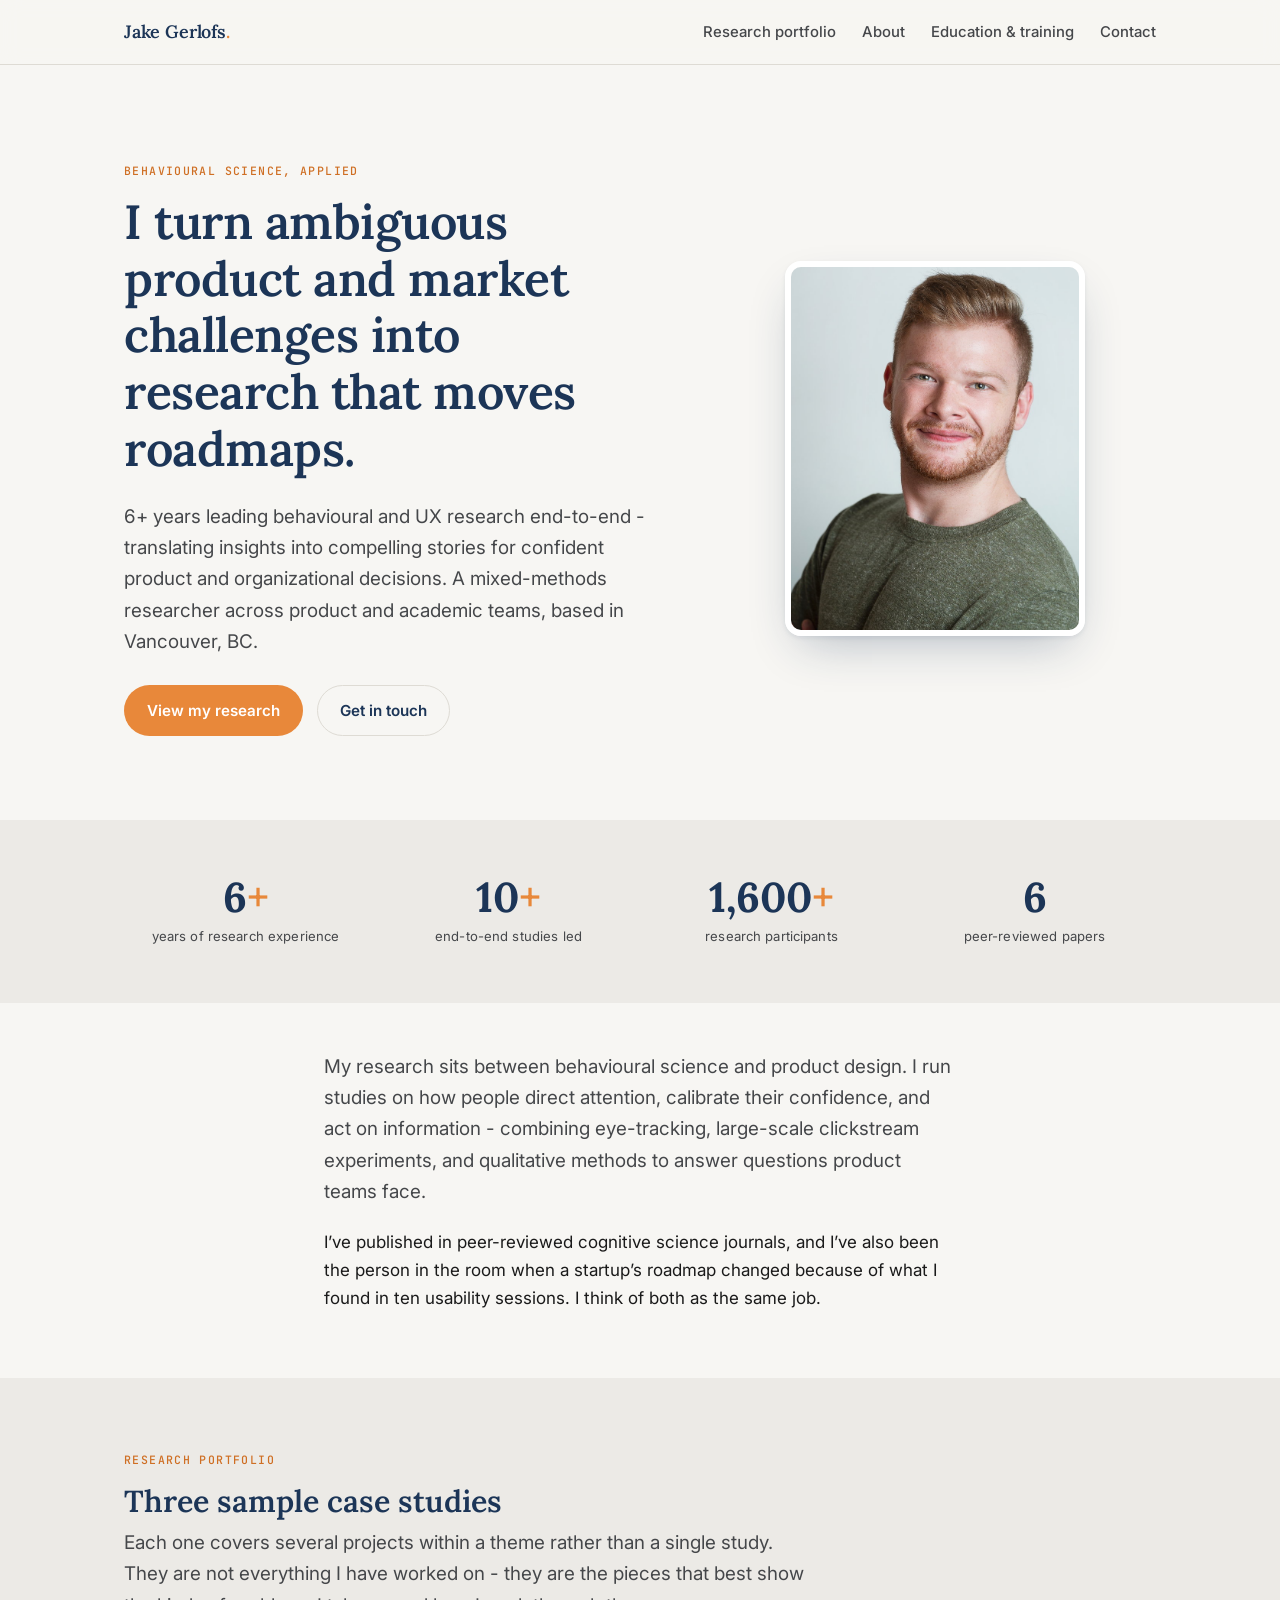
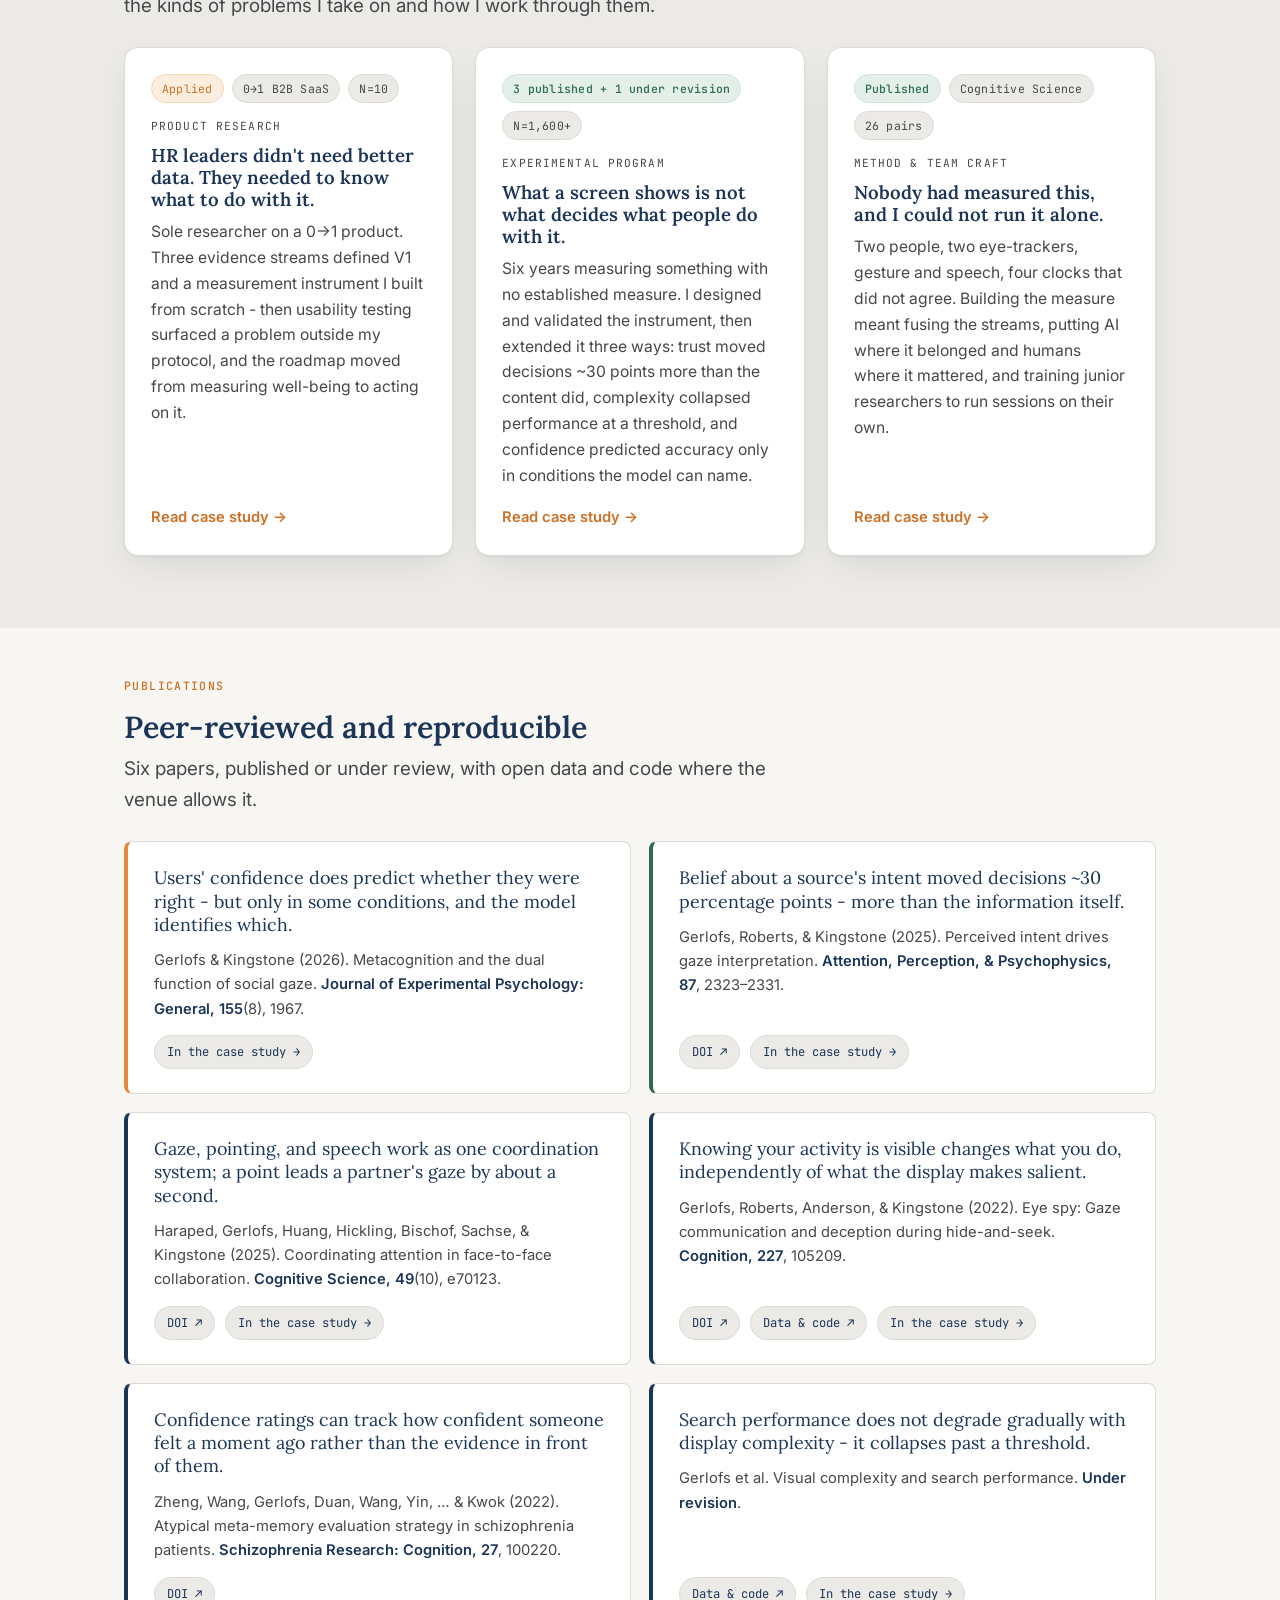
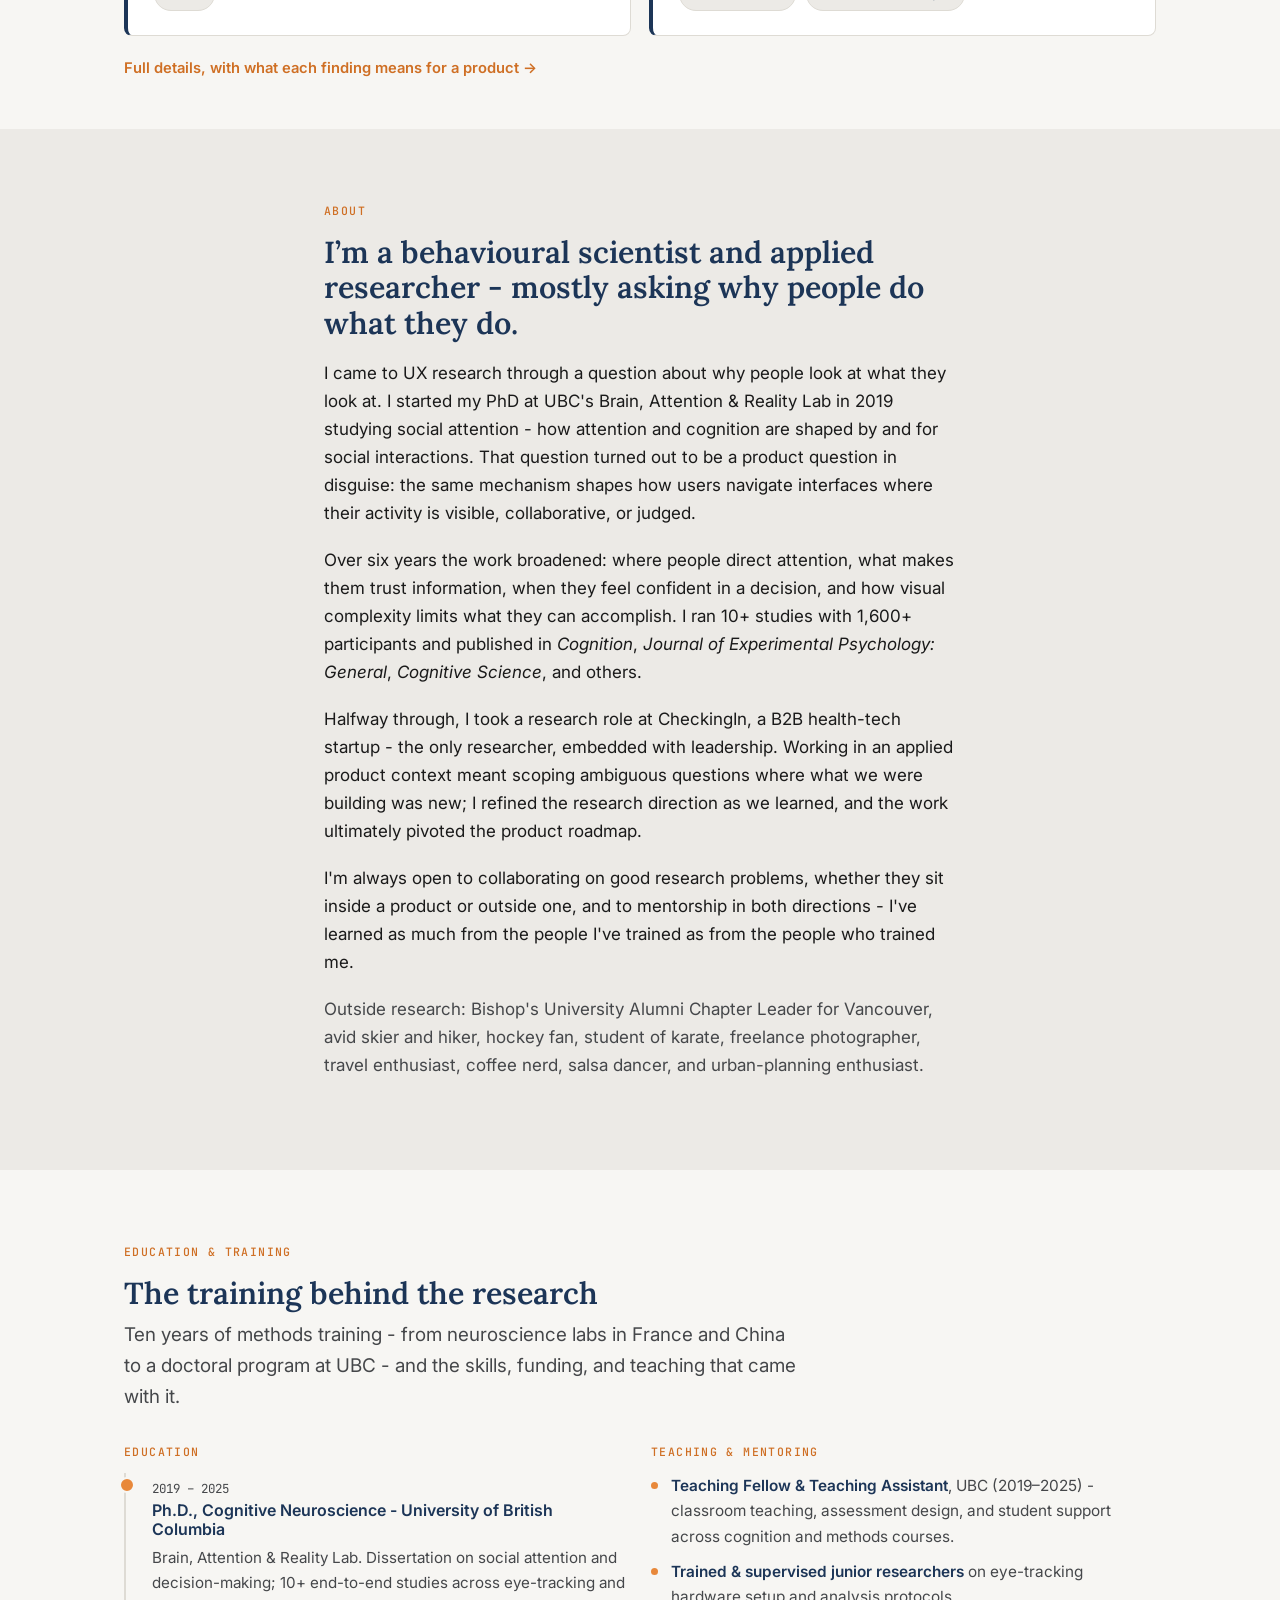
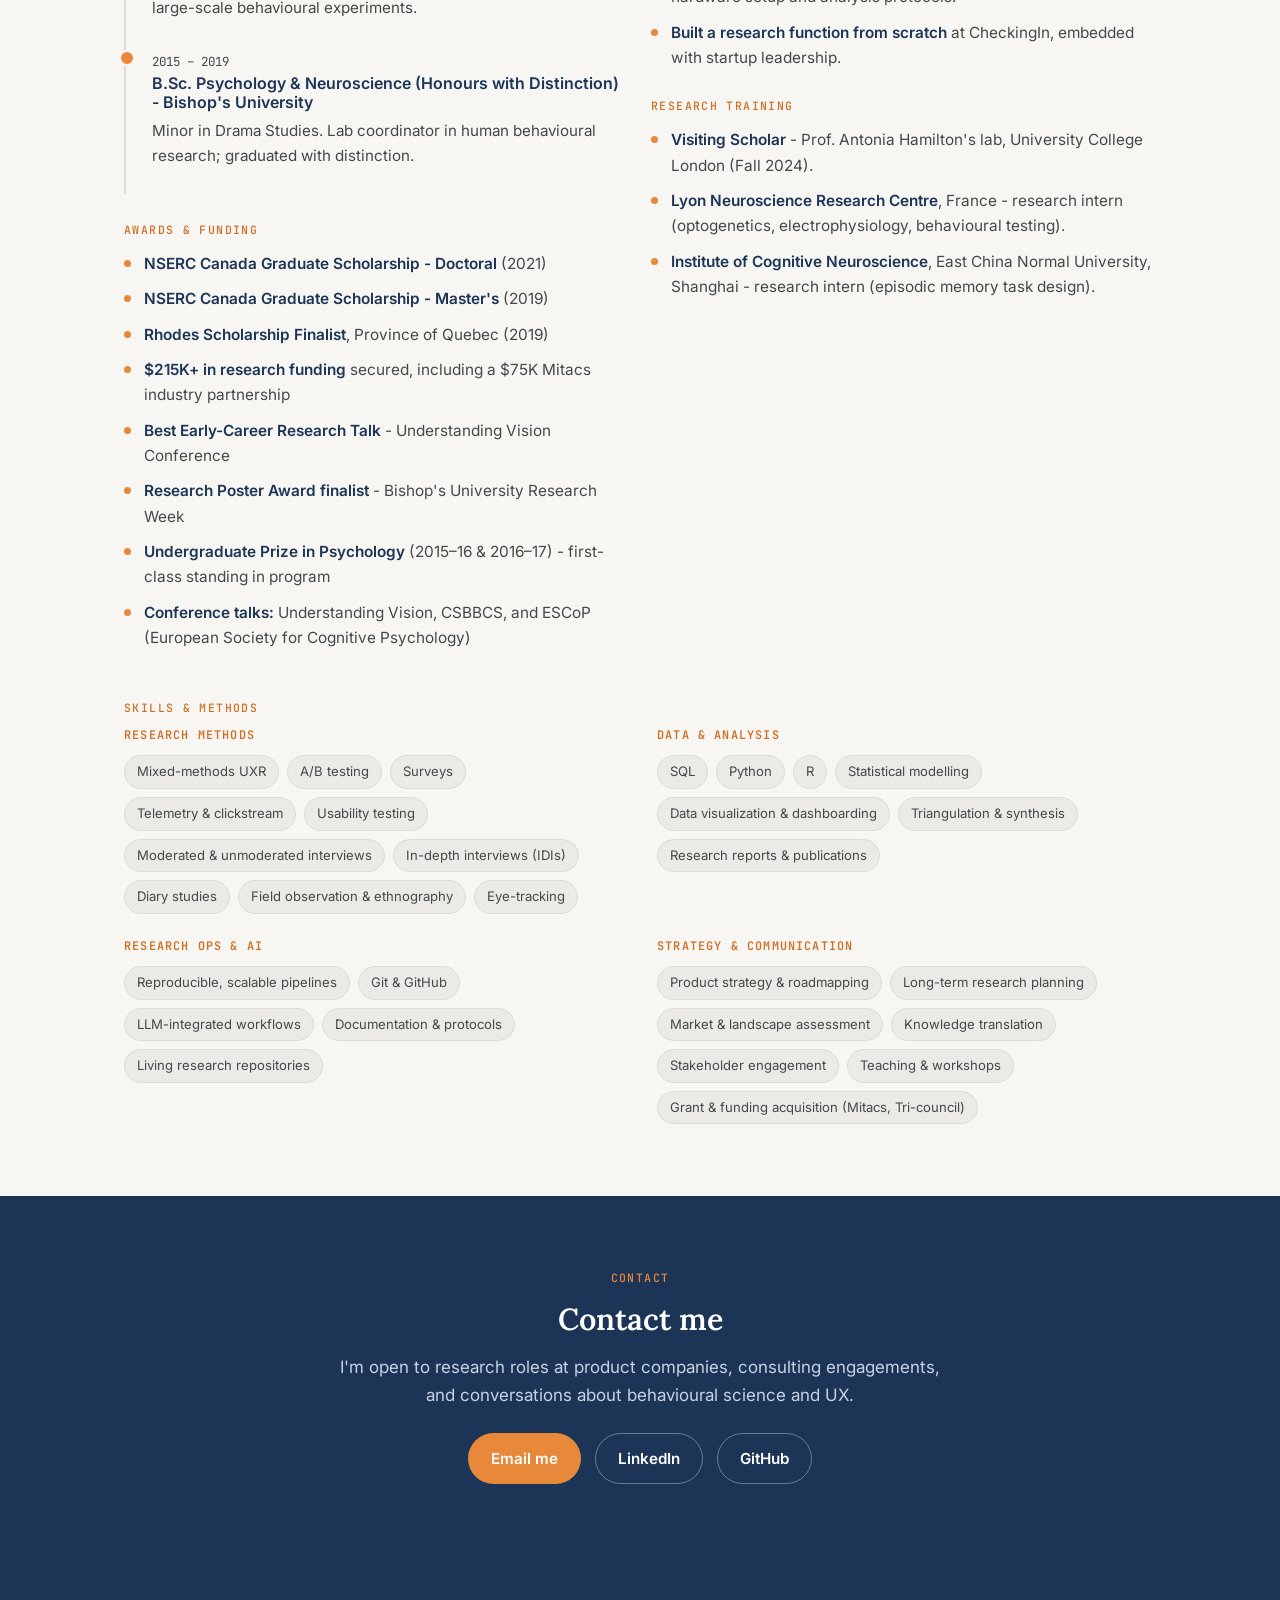
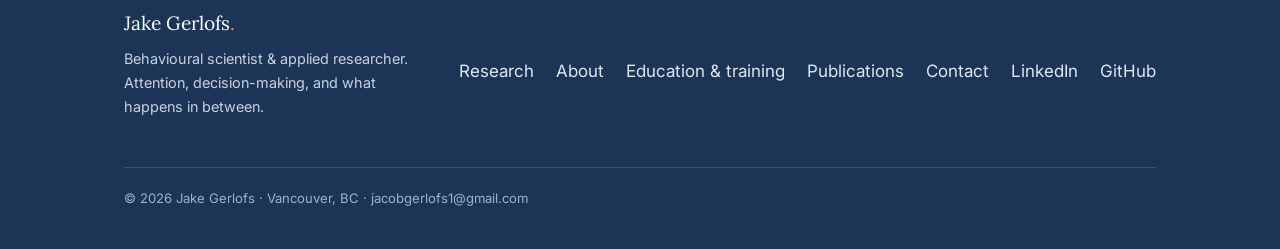
==== index.html @ 33c842c3 "Add files via upload website content refinements" ====
<!DOCTYPE html>
<html lang="en">
<head>
<meta charset="UTF-8">
<meta name="viewport" content="width=device-width, initial-scale=1.0">
<title>Jake Gerlofs - UX &amp; Product Researcher | Cognitive Neuroscience PhD, Vancouver</title>
<meta name="description" content="I study how people pay attention, form expectations, and decide - and what that means for the products they use. Six years of mixed-methods research across behavioural labs and product teams.">
<link rel="preconnect" href="https://fonts.googleapis.com">
<link rel="preconnect" href="https://fonts.gstatic.com" crossorigin>
<link rel="stylesheet" href="styles.css">
</head>
<body>

<!-- NAV -->
<header class="nav">
  <div class="wrap nav__inner">
    <a class="brand" href="index.html">Jake Gerlofs<span>.</span></a>
    <button class="nav__toggle" aria-label="Menu" onclick="document.getElementById('nav').classList.toggle('open')">☰</button>
    <nav class="nav__links" id="nav">
      <a href="index.html#research">Research portfolio</a>
      <a href="index.html#about">About</a>
      <a href="index.html#education">Education &amp; training</a>
      <a href="index.html#contact">Contact</a>
    </nav>
  </div>
</header>

<!-- HERO -->
<section class="hero">
  <div class="wrap hero-grid">
    <div>
      <p class="eyebrow">Behavioural science, applied</p>
      <h1>I turn ambiguous product and market challenges into research that moves roadmaps.</h1>
      <p class="lead">6+ years leading behavioural and UX research end-to-end - translating insights into compelling stories for confident product and organizational decisions. A mixed-methods researcher across product and academic teams, based in Vancouver, BC.</p>
      <div class="btn-row">
        <a class="btn btn--primary" href="#research">View my research</a>
        <a class="btn btn--ghost" href="#contact">Get in touch</a>
      </div>
    </div>
    <div class="hero-photo-wrap">
      <img src="DSC_0029_8x10.jpg" alt="Jake Gerlofs - behavioural scientist and UX researcher" class="hero-photo">
    </div>
  </div>
</section>

<!-- STATS -->
<section class="section--tight bg-surface">
  <div class="wrap stats">
    <div class="stat"><div class="stat__num">6<em>+</em></div><div class="stat__label">years of research experience</div></div>
    <div class="stat"><div class="stat__num">10<em>+</em></div><div class="stat__label">end-to-end studies led</div></div>
    <div class="stat"><div class="stat__num">1,600<em>+</em></div><div class="stat__label">research participants</div></div>
    <div class="stat"><div class="stat__num">6</div><div class="stat__label">peer-reviewed papers</div></div>
  </div>
</section>

<!-- INTRO -->
<section class="section--tight">
  <div class="wrap read">
    <p class="lead">My research sits between behavioural science and product design. I run studies on how people direct attention, calibrate their confidence, and act on information - combining eye-tracking, large-scale clickstream experiments, and qualitative methods to answer questions product teams face.</p>
    <p>I’ve published in peer-reviewed cognitive science journals, and I’ve also been the person in the room when a startup’s roadmap changed because of what I found in ten usability sessions. I think of both as the same job.</p>
  </div>
</section>

<!-- ============ RESEARCH PORTFOLIO ============ -->
<section class="section bg-surface" id="research">
  <div class="wrap">
    <p class="eyebrow">Research portfolio</p>
    <h2 style="margin-bottom:8px;">Three sample case studies</h2>
    <p class="lead read" style="margin-bottom:26px;">Each one covers several projects within a theme rather than a single study. They are not everything I have worked on - they are the pieces that best show the kinds of problems I take on and how I work through them.</p>
    <div class="grid grid-3">

      <a class="card" href="study-checkingin.html">
        <div class="badges"><span class="badge badge--applied">Applied</span><span class="badge">0→1 B2B SaaS</span><span class="badge">N=10</span></div>
        <div class="card__kicker">Product research</div>
        <h3>HR leaders didn't need better data. They needed to know what to do with it.</h3>
        <p class="card__hook">Sole researcher on a 0→1 product. Three evidence streams defined V1 and a measurement instrument I built from scratch - then usability testing surfaced a problem outside my protocol, and the roadmap moved from measuring well-being to acting on it.</p>
        <span class="card__more">Read case study →</span>
      </a>

      <a class="card" href="study-ubc-program.html">
        <div class="badges"><span class="badge badge--pub">3 published + 1 under revision</span><span class="badge">N=1,600+</span></div>
        <div class="card__kicker">Experimental program</div>
        <h3>What a screen shows is not what decides what people do with it.</h3>
        <p class="card__hook">Six years measuring something with no established measure. I designed and validated the instrument, then extended it three ways: trust moved decisions ~30 points more than the content did, complexity collapsed performance at a threshold, and confidence predicted accuracy only in conditions the model can name.</p>
        <span class="card__more">Read case study →</span>
      </a>

      <a class="card" href="study-research-craft.html">
        <div class="badges"><span class="badge badge--pub">Published</span><span class="badge">Cognitive Science</span><span class="badge">26 pairs</span></div>
        <div class="card__kicker">Method &amp; team craft</div>
        <h3>Nobody had measured this, and I could not run it alone.</h3>
        <p class="card__hook">Two people, two eye-trackers, gesture and speech, four clocks that did not agree. Building the measure meant fusing the streams, putting AI where it belonged and humans where it mattered, and training junior researchers to run sessions on their own.</p>
        <span class="card__more">Read case study →</span>
      </a>

    </div>
  </div>
</section>

<!-- ============ PUBLICATIONS ============ -->
<section class="section--tight" id="publications">
  <div class="wrap">
    <div class="read" style="margin-bottom:26px;">
      <p class="eyebrow">Publications</p>
      <h2 style="margin-bottom:8px;">Peer-reviewed and reproducible</h2>
      <p class="lead">Six papers, published or under review, with open data and code where the venue allows it.</p>
    </div>
    <div class="pub-grid">

      <div class="pub pub--amber">
        <p class="pub__finding">Users' confidence does predict whether they were right - but only in some conditions, and the model identifies which.</p>
        <p class="pub__cite">Gerlofs &amp; Kingstone (2026). Metacognition and the dual function of social gaze. <em>Journal of Experimental Psychology: General, 155</em>(8), 1967.</p>
        <div class="pub__links">
          <a class="chip" href="study-ubc-program.html">In the case study →</a>
        </div>
      </div>

      <div class="pub pub--green">
        <p class="pub__finding">Belief about a source's intent moved decisions ~30 percentage points - more than the information itself.</p>
        <p class="pub__cite">Gerlofs, Roberts, &amp; Kingstone (2025). Perceived intent drives gaze interpretation. <em>Attention, Perception, &amp; Psychophysics, 87</em>, 2323–2331.</p>
        <div class="pub__links">
          <a class="chip" href="https://doi.org/10.3758/s13414-025-03149-9">DOI ↗</a>
          <a class="chip" href="study-ubc-program.html">In the case study →</a>
        </div>
      </div>

      <div class="pub">
        <p class="pub__finding">Gaze, pointing, and speech work as one coordination system; a point leads a partner's gaze by about a second.</p>
        <p class="pub__cite">Haraped, Gerlofs, Huang, Hickling, Bischof, Sachse, &amp; Kingstone (2025). Coordinating attention in face-to-face collaboration. <em>Cognitive Science, 49</em>(10), e70123.</p>
        <div class="pub__links">
          <a class="chip" href="https://doi.org/10.1111/cogs.70123">DOI ↗</a>
          <a class="chip" href="study-research-craft.html">In the case study →</a>
        </div>
      </div>

      <div class="pub">
        <p class="pub__finding">Knowing your activity is visible changes what you do, independently of what the display makes salient.</p>
        <p class="pub__cite">Gerlofs, Roberts, Anderson, &amp; Kingstone (2022). Eye spy: Gaze communication and deception during hide-and-seek. <em>Cognition, 227</em>, 105209.</p>
        <div class="pub__links">
          <a class="chip" href="https://doi.org/10.1016/j.cognition.2022.105209">DOI ↗</a>
          <a class="chip" href="https://github.com/jacobgerlofs/Hide_and_Seek_Project">Data &amp; code ↗</a>
          <a class="chip" href="study-ubc-program.html">In the case study →</a>
        </div>
      </div>

      <div class="pub">
        <p class="pub__finding">Confidence ratings can track how confident someone felt a moment ago rather than the evidence in front of them.</p>
        <p class="pub__cite">Zheng, Wang, Gerlofs, Duan, Wang, Yin, … &amp; Kwok (2022). Atypical meta-memory evaluation strategy in schizophrenia patients. <em>Schizophrenia Research: Cognition, 27</em>, 100220.</p>
        <div class="pub__links">
          <a class="chip" href="https://doi.org/10.1016/j.scog.2021.100220">DOI ↗</a>
        </div>
      </div>

      <div class="pub">
        <p class="pub__finding">Search performance does not degrade gradually with display complexity - it collapses past a threshold.</p>
        <p class="pub__cite">Gerlofs et al. Visual complexity and search performance. <em>Under revision</em>.</p>
        <div class="pub__links">
          <a class="chip" href="https://github.com/jacobgerlofs/h_s_complex_displays">Data &amp; code ↗</a>
          <a class="chip" href="study-ubc-program.html">In the case study →</a>
        </div>
      </div>

    </div>
    <a class="card__more" href="publications.html" style="display:inline-block;margin-top:20px;">Full details, with what each finding means for a product →</a>
  </div>
</section>

<!-- ============ ABOUT ============ -->
<section class="section bg-surface" id="about">
  <div class="wrap read">
    <p class="eyebrow">About</p>
    <h2 style="margin-bottom:18px;">I’m a behavioural scientist and applied researcher - mostly asking why people do what they do.</h2>
    <p>I came to UX research through a question about why people look at what they look at. I started my PhD at UBC's Brain, Attention &amp; Reality Lab in 2019 studying social attention - how attention and cognition are shaped by and for social interactions. That question turned out to be a product question in disguise: the same mechanism shapes how users navigate interfaces where their activity is visible, collaborative, or judged.</p>
    <p>Over six years the work broadened: where people direct attention, what makes them trust information, when they feel confident in a decision, and how visual complexity limits what they can accomplish. I ran 10+ studies with 1,600+ participants and published in <em>Cognition</em>, <em>Journal of Experimental Psychology: General</em>, <em>Cognitive Science</em>, and others.</p>
    <p>Halfway through, I took a research role at CheckingIn, a B2B health-tech startup - the only researcher, embedded with leadership. Working in an applied product context meant scoping ambiguous questions where what we were building was new; I refined the research direction as we learned, and the work ultimately pivoted the product roadmap.</p>
    <p>I'm always open to collaborating on good research problems, whether they sit inside a product or outside one, and to mentorship in both directions - I've learned as much from the people I've trained as from the people who trained me.</p>
    <p style="color:var(--ink-soft);">Outside research: Bishop's University Alumni Chapter Leader for Vancouver, avid skier and hiker, hockey fan, student of karate, freelance photographer, travel enthusiast, coffee nerd, salsa dancer, and urban-planning enthusiast.</p>
  </div>
</section>

<!-- ============ EDUCATION & TRAINING ============ -->
<section class="section" id="education">
  <div class="wrap">
    <p class="eyebrow">Education &amp; training</p>
    <h2 style="margin-bottom:8px;">The training behind the research</h2>
    <p class="lead read" style="margin-bottom:30px;">Ten years of methods training - from neuroscience labs in France and China to a doctoral program at UBC - and the skills, funding, and teaching that came with it.</p>

    <div class="grid grid-2" style="align-items:start;">

      <div>
        <p class="sublabel">Education</p>
        <div class="timeline" style="margin-top:0;">
          <div class="tl-item">
            <span class="tl-when">2019 – 2025</span>
            <h4>Ph.D., Cognitive Neuroscience - University of British Columbia</h4>
            <p>Brain, Attention &amp; Reality Lab. Dissertation on social attention and decision-making; 10+ end-to-end studies across eye-tracking and large-scale behavioural experiments.</p>
          </div>
          <div class="tl-item">
            <span class="tl-when">2015 – 2019</span>
            <h4>B.Sc. Psychology &amp; Neuroscience (Honours with Distinction) - Bishop's University</h4>
            <p>Minor in Drama Studies. Lab coordinator in human behavioural research; graduated with distinction.</p>
          </div>
        </div>

        <p class="sublabel" style="margin-top:26px;">Awards &amp; funding</p>
        <ul class="awards">
          <li><b>NSERC Canada Graduate Scholarship - Doctoral</b> (2021)</li>
          <li><b>NSERC Canada Graduate Scholarship - Master's</b> (2019)</li>
          <li><b>Rhodes Scholarship Finalist</b>, Province of Quebec (2019)</li>
          <li><b>$215K+ in research funding</b> secured, including a $75K Mitacs industry partnership</li>
          <li><b>Best Early-Career Research Talk</b> - Understanding Vision Conference</li>
          <li><b>Research Poster Award finalist</b> - Bishop's University Research Week</li>
          <li><b>Undergraduate Prize in Psychology</b> (2015–16 &amp; 2016–17) - first-class standing in program</li>
          <li><b>Conference talks:</b> Understanding Vision, CSBBCS, and ESCoP (European Society for Cognitive Psychology)</li>
        </ul>
      </div>

      <div>
        <p class="sublabel">Teaching &amp; mentoring</p>
        <ul class="awards">
          <li><b>Teaching Fellow &amp; Teaching Assistant</b>, UBC (2019–2025) - classroom teaching, assessment design, and student support across cognition and methods courses.</li>
          <li><b>Trained &amp; supervised junior researchers</b> on eye-tracking hardware setup and analysis protocols.</li>
          <li><b>Built a research function from scratch</b> at CheckingIn, embedded with startup leadership.</li>
        </ul>

        <p class="sublabel" style="margin-top:26px;">Research training</p>
        <ul class="awards">
          <li><b>Visiting Scholar</b> - Prof. Antonia Hamilton's lab, University College London (Fall 2024).</li>
          <li><b>Lyon Neuroscience Research Centre</b>, France - research intern (optogenetics, electrophysiology, behavioural testing).</li>
          <li><b>Institute of Cognitive Neuroscience</b>, East China Normal University, Shanghai - research intern (episodic memory task design).</li>
        </ul>
      </div>

    </div>

    <div style="margin-top:38px;">
      <p class="sublabel">Skills &amp; methods</p>
      <div class="skills-2">
        <div class="skillcol">
          <h4>Research methods</h4>
          <div class="pills">
            <span class="pill">Mixed-methods UXR</span>
            <span class="pill">A/B testing</span>
            <span class="pill">Surveys</span>
            <span class="pill">Telemetry &amp; clickstream</span>
            <span class="pill">Usability testing</span>
            <span class="pill">Moderated &amp; unmoderated interviews</span>
            <span class="pill">In-depth interviews (IDIs)</span>
            <span class="pill">Diary studies</span>
            <span class="pill">Field observation &amp; ethnography</span>
            <span class="pill">Eye-tracking</span>
          </div>
        </div>
        <div class="skillcol">
          <h4>Data &amp; analysis</h4>
          <div class="pills">
            <span class="pill">SQL</span>
            <span class="pill">Python</span>
            <span class="pill">R</span>
            <span class="pill">Statistical modelling</span>
            <span class="pill">Data visualization &amp; dashboarding</span>
            <span class="pill">Triangulation &amp; synthesis</span>
            <span class="pill">Research reports &amp; publications</span>
          </div>
        </div>
        <div class="skillcol">
          <h4>Research ops &amp; AI</h4>
          <div class="pills">
            <span class="pill">Reproducible, scalable pipelines</span>
            <span class="pill">Git &amp; GitHub</span>
            <span class="pill">LLM-integrated workflows</span>
            <span class="pill">Documentation &amp; protocols</span>
            <span class="pill">Living research repositories</span>
          </div>
        </div>
        <div class="skillcol">
          <h4>Strategy &amp; communication</h4>
          <div class="pills">
            <span class="pill">Product strategy &amp; roadmapping</span>
            <span class="pill">Long-term research planning</span>
            <span class="pill">Market &amp; landscape assessment</span>
            <span class="pill">Knowledge translation</span>
            <span class="pill">Stakeholder engagement</span>
            <span class="pill">Teaching &amp; workshops</span>
            <span class="pill">Grant &amp; funding acquisition (Mitacs, Tri-council)</span>
          </div>
        </div>
      </div>
    </div>
  </div>
</section>

<!-- ============ CONTACT ============ -->
<section class="section bg-slate" id="contact">
  <div class="wrap read center">
    <p class="eyebrow" style="color:#E8883A;">Contact</p>
    <h2>Contact me</h2>
    <p style="color:#c8d2e2; margin-bottom:24px;">I'm open to research roles at product companies, consulting engagements, and conversations about behavioural science and UX.</p>
    <div class="btn-row" style="justify-content:center;">
      <a class="btn btn--primary" href="mailto:jacobgerlofs1@gmail.com">Email me</a>
      <a class="btn btn--ghost" style="color:#fff;border-color:rgba(255,255,255,.35);" href="https://linkedin.com/in/jgerlofs">LinkedIn</a>
      <a class="btn btn--ghost" style="color:#fff;border-color:rgba(255,255,255,.35);" href="https://github.com/jacobgerlofs">GitHub</a>
    </div>
  </div>
</section>

<!-- FOOTER -->
<footer class="footer">
  <div class="wrap">
    <div class="footer__grid">
      <div>
        <div class="footer__brand">Jake Gerlofs<span>.</span></div>
        <p class="footer__tag">Behavioural scientist &amp; applied researcher. Attention, decision-making, and what happens in between.</p>
      </div>
      <div class="footer__links">
        <a href="index.html#research">Research</a>
        <a href="index.html#about">About</a>
        <a href="index.html#education">Education &amp; training</a>
        <a href="publications.html">Publications</a>
        <a href="index.html#contact">Contact</a>
        <a href="https://linkedin.com/in/jgerlofs">LinkedIn</a>
        <a href="https://github.com/jacobgerlofs">GitHub</a>
      </div>
    </div>
    <div class="footer__fine">© 2026 Jake Gerlofs · Vancouver, BC · jacobgerlofs1@gmail.com</div>
  </div>
</footer>

</body>
</html>
---- styles.css ----
/* ============================================================
   Jake Gerlofs — Portfolio
   Design system per Web Portfolio Spec, Section 5
   Palette: slate #1C3557 / amber #E8883A / green #2D6A4F
   Type: Lora (display) + Inter (body) + JetBrains Mono (labels)
   ============================================================ */

@import url('https://fonts.googleapis.com/css2?family=Lora:ital,wght@0,400..700;1,400..600&family=Inter:wght@400;500;600;700&family=JetBrains+Mono:wght@400;500&display=swap');

:root {
  --slate: #1C3557;
  --slate-90: #24406a;
  --amber: #E8883A;
  --amber-dark: #cf6f24;
  --ink: #1A1A1A;
  --ink-soft: #45474a;
  --bg: #F7F6F3;
  --surface: #ECEAE6;
  --surface-2: #ffffff;
  --line: #dedbd4;
  --green: #2D6A4F;
  --green-soft: #e4efe9;

  --serif: 'Lora', Georgia, 'Times New Roman', serif;
  --sans: 'Inter', -apple-system, BlinkMacSystemFont, 'Segoe UI', sans-serif;
  --mono: 'JetBrains Mono', ui-monospace, 'SF Mono', Menlo, monospace;

  --wrap: 1080px;
  --read: 680px;
  --radius: 14px;
  --radius-sm: 8px;
  --shadow: 0 1px 2px rgba(28,53,87,.06), 0 12px 32px -12px rgba(28,53,87,.18);
  --shadow-hover: 0 2px 4px rgba(28,53,87,.08), 0 22px 48px -16px rgba(28,53,87,.28);
}

/* ---------- Reset / base ---------- */
* { box-sizing: border-box; }
html { scroll-behavior: smooth; -webkit-text-size-adjust: 100%; }
body {
  margin: 0;
  font-family: var(--sans);
  font-size: 17px;
  line-height: 1.65;
  color: var(--ink);
  background: var(--bg);
  -webkit-font-smoothing: antialiased;
  text-rendering: optimizeLegibility;
}
img, svg { max-width: 100%; display: block; }
a { color: var(--slate); text-decoration: none; }
a:hover { color: var(--amber-dark); }
h1, h2, h3, h4 { font-family: var(--serif); color: var(--slate); line-height: 1.18; margin: 0 0 .5em; font-weight: 600; }
h1 { font-size: clamp(2.1rem, 5vw, 3rem); letter-spacing: -.01em; }
h2 { font-size: clamp(1.5rem, 3vw, 1.9rem); }
h3 { font-size: 1.22rem; }
p { margin: 0 0 1.1em; }
strong { font-weight: 600; }

/* ---------- Layout ---------- */
.wrap { max-width: var(--wrap); margin: 0 auto; padding: 0 24px; }
.read { max-width: var(--read); }
.section { padding: 72px 0; }
.section--tight { padding: 48px 0; }
.bg-surface { background: var(--surface); }
.bg-slate { background: var(--slate); color: #eef1f6; }
.bg-slate h1, .bg-slate h2, .bg-slate h3 { color: #fff; }
.center { text-align: center; }
.eyebrow {
  font-family: var(--mono); font-size: .72rem; letter-spacing: .12em;
  text-transform: uppercase; color: var(--amber-dark); margin: 0 0 14px; font-weight: 500;
}
.lead { font-size: 1.18rem; color: var(--ink-soft); }

/* ---------- Nav ---------- */
.nav {
  position: sticky; top: 0; z-index: 50;
  background: rgba(247,246,243,.86);
  backdrop-filter: saturate(140%) blur(10px);
  border-bottom: 1px solid var(--line);
}
.nav__inner { display: flex; align-items: center; justify-content: space-between; height: 64px; }
.brand { font-family: var(--serif); font-weight: 600; font-size: 1.12rem; color: var(--slate); letter-spacing: -.01em; }
.brand span { color: var(--amber); }
.nav__links { display: flex; gap: 26px; align-items: center; }
.nav__links a { font-size: .93rem; font-weight: 500; color: var(--ink-soft); }
.nav__links a:hover, .nav__links a.active { color: var(--slate); }
.nav__links a.active { border-bottom: 2px solid var(--amber); padding-bottom: 2px; }
.nav__toggle { display: none; background: none; border: 0; cursor: pointer; font-size: 1.5rem; color: var(--slate); }

/* ---------- Buttons ---------- */
.btn {
  display: inline-flex; align-items: center; gap: 8px;
  font-family: var(--sans); font-weight: 600; font-size: .95rem;
  padding: 12px 22px; border-radius: 999px; border: 1.5px solid transparent;
  cursor: pointer; transition: transform .12s ease, box-shadow .15s ease, background .15s ease;
}
.btn--primary { background: var(--amber); color: #fff; }
.btn--primary:hover { background: var(--amber-dark); color: #fff; transform: translateY(-1px); }
.btn--slate { background: var(--slate); color: #fff; }
.btn--slate:hover { background: var(--slate-90); color: #fff; transform: translateY(-1px); }
.btn--ghost { background: transparent; color: var(--slate); border-color: var(--line); }
.btn--ghost:hover { border-color: var(--slate); color: var(--slate); }
.btn-row { display: flex; gap: 14px; flex-wrap: wrap; }

/* ---------- Hero ---------- */
.hero { padding: 96px 0 84px; }
.hero h1 { max-width: 16ch; }
.hero .lead { max-width: 54ch; margin-bottom: 28px; }
.hero-grid { display: grid; grid-template-columns: 1.1fr .9fr; gap: 48px; align-items: center; }
.hero-photo-wrap { display: flex; justify-content: center; }
.hero-photo { width: 300px; max-width: 80%; aspect-ratio: 4 / 5; object-fit: cover; border-radius: 16px; border: 6px solid #fff; box-shadow: 0 2px 4px rgba(28,53,87,.08), 0 20px 46px -16px rgba(28,53,87,.32); display: block; }
.skills-2 { display: grid; grid-template-columns: repeat(2, 1fr); gap: 26px 34px; }
@media (max-width: 860px) { .skills-2 { grid-template-columns: 1fr; } .hero-photo { width: 240px; } }

/* ---------- Stats bar ---------- */
.stats { display: grid; grid-template-columns: repeat(4, 1fr); gap: 20px; }
.stat { text-align: center; padding: 8px; }
.stat__num { font-family: var(--serif); font-size: clamp(1.9rem, 4vw, 2.6rem); font-weight: 700; color: var(--slate); line-height: 1; }
.stat__num em { font-style: normal; color: var(--amber); }
.stat__label { font-size: .82rem; color: var(--ink-soft); margin-top: 8px; letter-spacing: .01em; }

/* ---------- Cards ---------- */
.grid { display: grid; gap: 22px; }
.grid-3 { grid-template-columns: repeat(3, 1fr); }
.grid-2 { grid-template-columns: repeat(2, 1fr); }
.card {
  background: var(--surface-2); border: 1px solid var(--line); border-radius: var(--radius);
  padding: 26px; box-shadow: var(--shadow); transition: transform .14s ease, box-shadow .18s ease;
  display: flex; flex-direction: column;
}
a.card { color: inherit; }
.card:hover { transform: translateY(-3px); box-shadow: var(--shadow-hover); }
.card__kicker { font-family: var(--mono); font-size: .7rem; text-transform: uppercase; letter-spacing: .1em; color: var(--ink-soft); margin-bottom: 10px; }
.card h3 { font-size: 1.16rem; margin-bottom: 8px; }
.card__hook { color: var(--ink-soft); font-size: .98rem; margin-bottom: 16px; flex: 1; }
.card__more { font-weight: 600; color: var(--amber-dark); font-size: .92rem; margin-top: auto; }
.card:hover .card__more { color: var(--amber-dark); }

/* ---------- Badges ---------- */
.badges { display: flex; flex-wrap: wrap; gap: 8px; margin-bottom: 14px; }
.badge {
  font-family: var(--mono); font-size: .72rem; letter-spacing: .02em;
  padding: 4px 10px; border-radius: 999px; background: var(--surface); color: var(--ink-soft); border: 1px solid var(--line);
}
.badge--pub { background: var(--green-soft); color: var(--green); border-color: #cfe3d8; font-weight: 500; }
.badge--applied { background: #fbeede; color: var(--amber-dark); border-color: #f2d6b3; }
.badge--slate { background: #e7ecf4; color: var(--slate); border-color: #d4ddec; }

/* ---------- Lead stat / pull ---------- */
.leadstat {
  border-left: 4px solid var(--amber); padding: 6px 0 6px 22px; margin: 30px 0;
}
.leadstat__big { font-family: var(--serif); font-size: clamp(1.6rem, 3.6vw, 2.3rem); font-weight: 700; color: var(--slate); line-height: 1.15; }
.leadstat__big em { font-style: normal; color: var(--amber); }
.leadstat__cap { color: var(--ink-soft); font-size: .95rem; margin-top: 6px; }

.pullquote {
  font-family: var(--serif); font-size: 1.35rem; font-style: italic; color: var(--slate);
  border-left: 4px solid var(--surface); padding-left: 22px; margin: 28px 0;
}

/* ---------- Methodology card ---------- */
.method-card {
  background: var(--surface); border: 1px solid var(--line); border-radius: var(--radius);
  padding: 22px 24px; margin: 28px 0;
}
.method-card h4 { font-family: var(--mono); font-size: .74rem; text-transform: uppercase; letter-spacing: .12em; color: var(--amber-dark); margin: 0 0 14px; }
.method-card dl { display: grid; grid-template-columns: 150px 1fr; gap: 10px 16px; margin: 0; }
.method-card dt { font-weight: 600; color: var(--slate); font-size: .9rem; }
.method-card dd { margin: 0; color: var(--ink-soft); font-size: .92rem; }

/* ---------- Case study body ---------- */
.study-head { padding: 72px 0 40px; }
.meta-strip { display: flex; flex-wrap: wrap; gap: 8px 18px; font-size: .86rem; color: var(--ink-soft); margin-top: 18px; }
.meta-strip span { display: inline-flex; gap: 6px; }
.meta-strip b { color: var(--slate); font-weight: 600; }
.study-body h2 { margin-top: 46px; }
.study-body h2:first-child { margin-top: 0; }

/* ---------- Figure ---------- */
.figure { margin: 30px 0; }
.figure figcaption { font-size: .88rem; color: var(--ink-soft); margin-top: 12px; }
.figure figcaption b { color: var(--slate); }
.figure-frame { background: var(--surface-2); border: 1px solid var(--line); border-radius: var(--radius); padding: 24px; }

/* ---------- Research table ---------- */
.table-wrap { overflow-x: auto; -webkit-overflow-scrolling: touch; margin: 26px 0; }
.table-wrap .rtable { margin: 0; min-width: 460px; }
.rtable { width: 100%; border-collapse: collapse; margin: 26px 0; font-size: .93rem; }
.rtable thead th {
  font-family: var(--mono); font-size: .68rem; text-transform: uppercase; letter-spacing: .08em;
  color: var(--amber-dark); text-align: left; padding: 0 14px 10px; border-bottom: 2px solid var(--line); font-weight: 500;
}
.rtable td { padding: 14px; border-bottom: 1px solid var(--line); vertical-align: top; color: var(--ink-soft); }
.rtable td:first-child { color: var(--slate); font-weight: 600; width: 34%; }
.rtable tbody tr:last-child td { border-bottom: 0; }
.rtable tr.key td { background: #fbeede; }
.rtable tr.key td:last-child { color: var(--amber-dark); font-weight: 600; }

/* ---------- Paper / citation block ---------- */
.paper-ref { background: var(--surface); border: 1px solid var(--line); border-left: 3px solid var(--green); border-radius: var(--radius); padding: 20px 22px; margin: 28px 0; }
.paper-ref h4 { font-family: var(--mono); font-size: .72rem; text-transform: uppercase; letter-spacing: .12em; color: var(--green); margin: 0 0 10px; }
.paper-ref__title { font-weight: 600; color: var(--slate); font-size: 1rem; line-height: 1.4; }
.paper-ref__apa { font-size: .88rem; color: var(--ink-soft); margin: 10px 0 14px; line-height: 1.55; }
.paper-ref__links { display: flex; gap: 10px; flex-wrap: wrap; align-items: center; }
.paper-ref__copy { font-family: var(--mono); font-size: .76rem; color: var(--slate); background: var(--surface); border: 1px solid var(--line); border-radius: 999px; padding: 6px 12px; cursor: pointer; }
.paper-ref__copy:hover { border-color: var(--slate); }
.paper-ref__note { font-size: .85rem; color: var(--ink-soft); margin-top: 12px; }

/* ---------- Publications ---------- */
.pub-grid { display: grid; grid-template-columns: repeat(2, 1fr); gap: 18px; align-items: stretch; }
.pub-grid .pub { margin-bottom: 0; display: flex; flex-direction: column; }
.pub-grid .pub__finding { font-size: 1.12rem; }
.pub-grid .pub__links { margin-top: auto; padding-top: 4px; }
@media (max-width: 880px) { .pub-grid { grid-template-columns: 1fr; } }
.pub {
  background: var(--surface-2); border: 1px solid var(--line); border-left: 4px solid var(--slate);
  border-radius: var(--radius-sm); padding: 24px 26px; margin-bottom: 18px;
}
.pub--green { border-left-color: var(--green); }
.pub--amber { border-left-color: var(--amber); }
.pub__finding { font-family: var(--serif); font-size: 1.28rem; color: var(--slate); margin: 0 0 12px; line-height: 1.3; }
.pub__cite { font-size: .92rem; color: var(--ink-soft); margin: 0 0 10px; }
.pub__cite em { color: var(--slate); font-style: normal; font-weight: 600; }
.pub__sowhat { font-size: .95rem; color: var(--ink-soft); margin: 0 0 14px; }
.pub__links { display: flex; gap: 10px; flex-wrap: wrap; }
.chip {
  font-family: var(--mono); font-size: .76rem; padding: 6px 12px; border-radius: 999px;
  background: var(--surface); border: 1px solid var(--line); color: var(--slate);
}
.chip:hover { border-color: var(--slate); }

/* ---------- Timeline ---------- */
.timeline { border-left: 2px solid var(--line); margin: 20px 0; padding-left: 26px; }
.tl-item { position: relative; padding-bottom: 26px; }
.tl-item::before { content: ''; position: absolute; left: -33px; top: 4px; width: 12px; height: 12px; border-radius: 50%; background: var(--amber); border: 2px solid var(--bg); }
.tl-item h4 { font-family: var(--sans); font-size: 1rem; color: var(--slate); margin: 0 0 2px; }
.tl-when { font-family: var(--mono); font-size: .78rem; color: var(--ink-soft); }
.tl-item p { font-size: .95rem; color: var(--ink-soft); margin: 6px 0 0; }

/* ---------- Skills grid ---------- */
.skills { display: grid; grid-template-columns: repeat(3, 1fr); gap: 20px; }
.skillcol h4 { font-family: var(--mono); font-size: .74rem; text-transform: uppercase; letter-spacing: .1em; color: var(--amber-dark); margin: 0 0 12px; }
.pills { display: flex; flex-wrap: wrap; gap: 8px; }
.pill { font-size: .82rem; padding: 5px 12px; border-radius: 999px; background: var(--surface); border: 1px solid var(--line); color: var(--ink-soft); }

/* ---------- Filter bar (visual) ---------- */
.filterbar { display: flex; flex-wrap: wrap; gap: 8px; margin: 8px 0 30px; }
.filterbar span { font-family: var(--mono); font-size: .78rem; padding: 6px 14px; border-radius: 999px; border: 1px solid var(--line); color: var(--ink-soft); background: var(--surface-2); }
.filterbar span.on { background: var(--slate); color: #fff; border-color: var(--slate); }

/* ---------- Principles ---------- */
.principle { background: var(--surface-2); border: 1px solid var(--line); border-radius: var(--radius); padding: 24px; }
.principle p { font-family: var(--serif); font-style: italic; font-size: 1.1rem; color: var(--slate); margin: 0; }

/* ---------- Contact ---------- */
.contact-links { display: flex; flex-direction: column; gap: 12px; margin-top: 20px; }
.contact-links a { display: inline-flex; align-items: center; gap: 10px; font-weight: 500; font-size: 1.05rem; }

/* ---------- Related / footer nav ---------- */
.study-foot { border-top: 1px solid var(--line); margin-top: 56px; padding-top: 30px; display: flex; justify-content: space-between; flex-wrap: wrap; gap: 16px; }

/* ---------- Footer ---------- */
.footer { background: var(--slate); color: #c8d2e2; padding: 52px 0 40px; margin-top: 0; }
.footer a { color: #dfe6f0; }
.footer a:hover { color: #fff; }
.footer__grid { display: flex; justify-content: space-between; flex-wrap: wrap; gap: 28px; }
.footer__brand { font-family: var(--serif); font-size: 1.2rem; color: #fff; }
.footer__brand span { color: var(--amber); }
.footer__tag { font-size: .9rem; max-width: 34ch; margin-top: 8px; }
.footer__links { display: flex; gap: 22px; flex-wrap: wrap; align-items: center; }
.footer__fine { border-top: 1px solid rgba(255,255,255,.14); margin-top: 32px; padding-top: 20px; font-size: .82rem; color: #9fb0c8; }

/* ---------- Utility ---------- */
.mt-0 { margin-top: 0; } .mb-0 { margin-bottom: 0; }
.divider { height: 1px; background: var(--line); border: 0; margin: 0; }
section[id] { scroll-margin-top: 82px; }
.sublabel { font-family: var(--mono); font-size: .72rem; letter-spacing: .12em; text-transform: uppercase; color: var(--amber-dark); margin: 0 0 12px; font-weight: 500; }
.awards { list-style: none; padding: 0; margin: 0; }
.awards li { position: relative; padding-left: 20px; margin-bottom: 10px; font-size: .96rem; color: var(--ink-soft); }
.awards li::before { content: ''; position: absolute; left: 0; top: 9px; width: 7px; height: 7px; border-radius: 50%; background: var(--amber); }
.awards li b { color: var(--slate); font-weight: 600; }


/* ---------- Two-up figure ---------- */
.fig-2up { display: grid; grid-template-columns: 1fr 1fr; gap: 24px; align-items: end; min-width: 900px; }


/* ---------- Wide figures (diagrams) ---------- */
.figure-frame--wide { overflow-x: auto; -webkit-overflow-scrolling: touch; }
.figure-frame--wide > svg { min-width: 900px; }
.fig-hint { display: none; }
@media (max-width: 720px) { .fig-hint { display: block; margin-top: 6px; font-style: italic; } }
.figure--wide {
  width: min(1032px, calc(100vw - 56px));
  max-width: none;
  margin-left: 50%;
  transform: translateX(-50%);
}

/* ---------- Responsive ---------- */
@media (max-width: 860px) {
  .hero-grid { grid-template-columns: 1fr; gap: 30px; }
  .grid-3, .grid-2, .skills { grid-template-columns: 1fr; }
  .stats { grid-template-columns: repeat(2, 1fr); gap: 26px 12px; }
  .nav__links { display: none; }
  .nav__links.open { display: flex; position: absolute; top: 64px; left: 0; right: 0; flex-direction: column; gap: 0; background: var(--bg); border-bottom: 1px solid var(--line); padding: 8px 24px 16px; }
  .nav__links.open a { padding: 10px 0; border-bottom: 1px solid var(--line); }
  .nav__toggle { display: block; }
  .method-card dl { grid-template-columns: 1fr; gap: 4px; }
  .method-card dt { margin-top: 8px; }
  .section { padding: 54px 0; }
  .hero { padding: 60px 0 50px; }
}
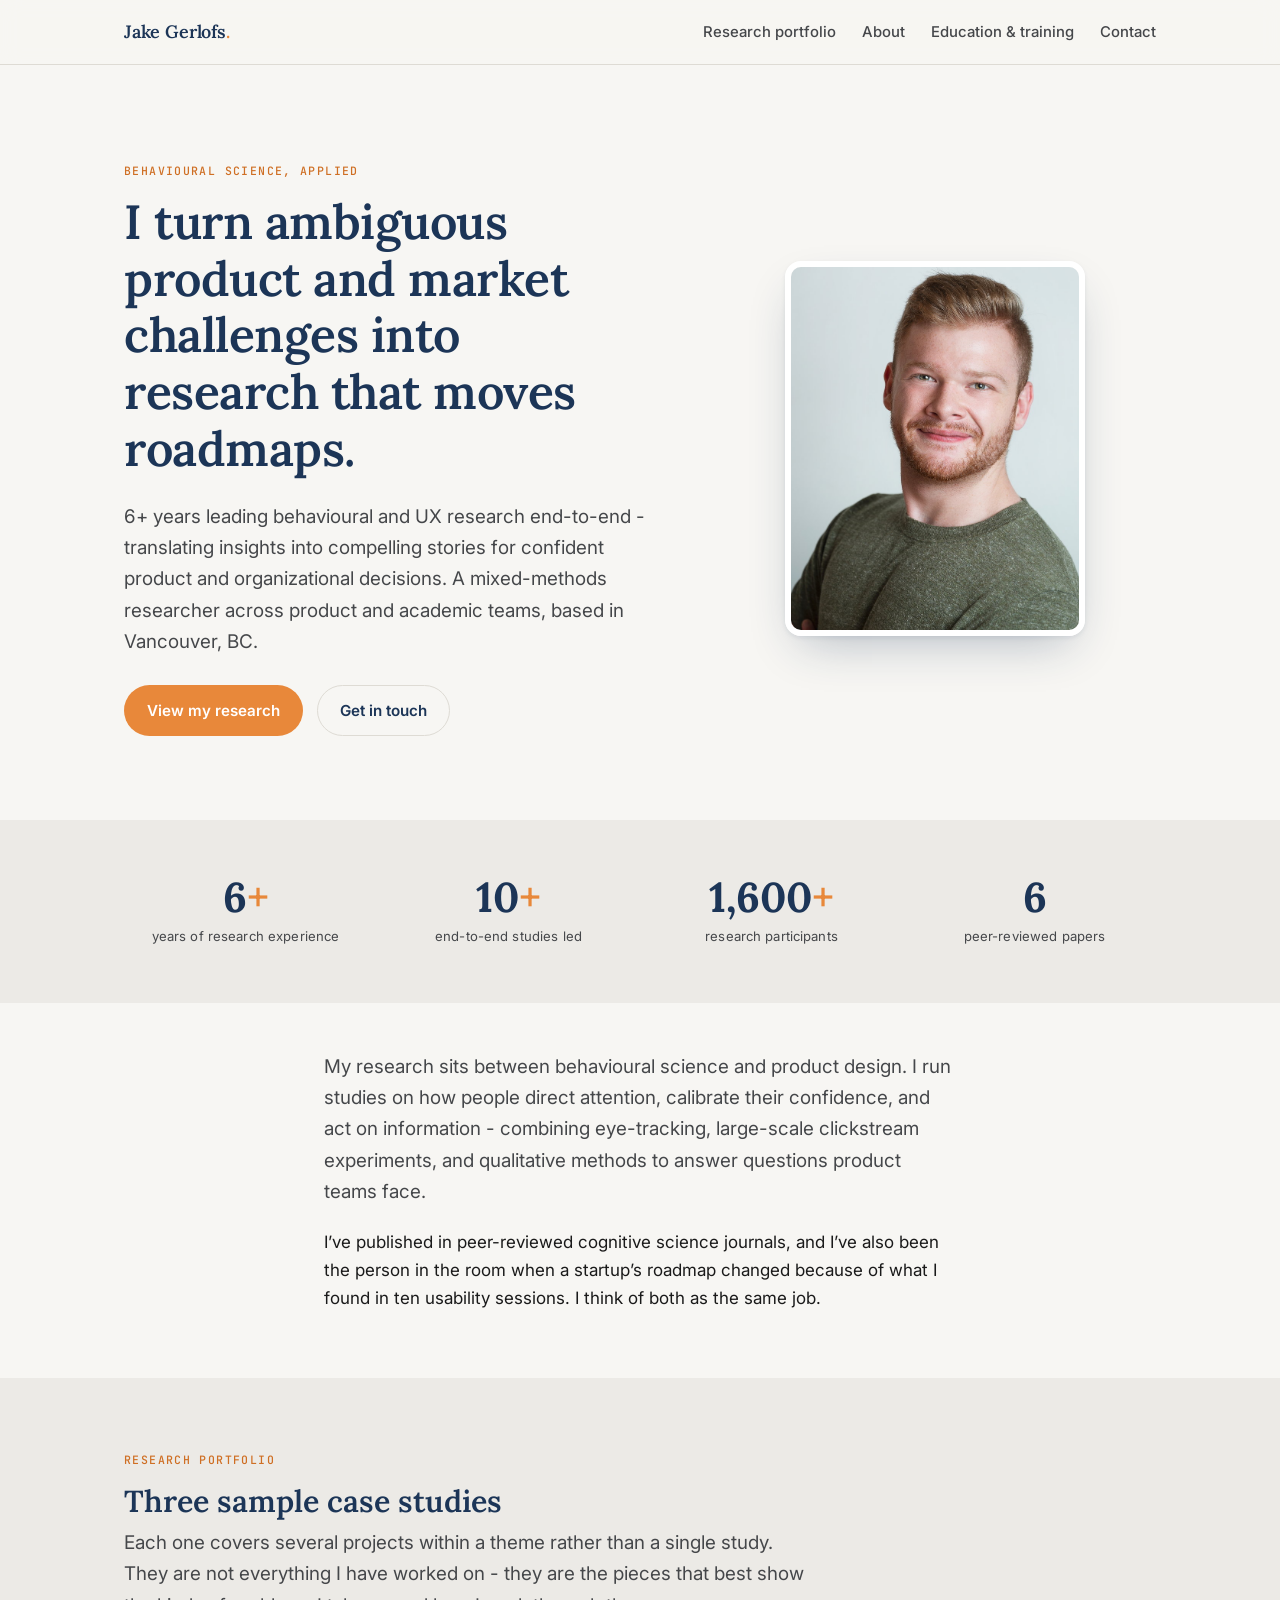
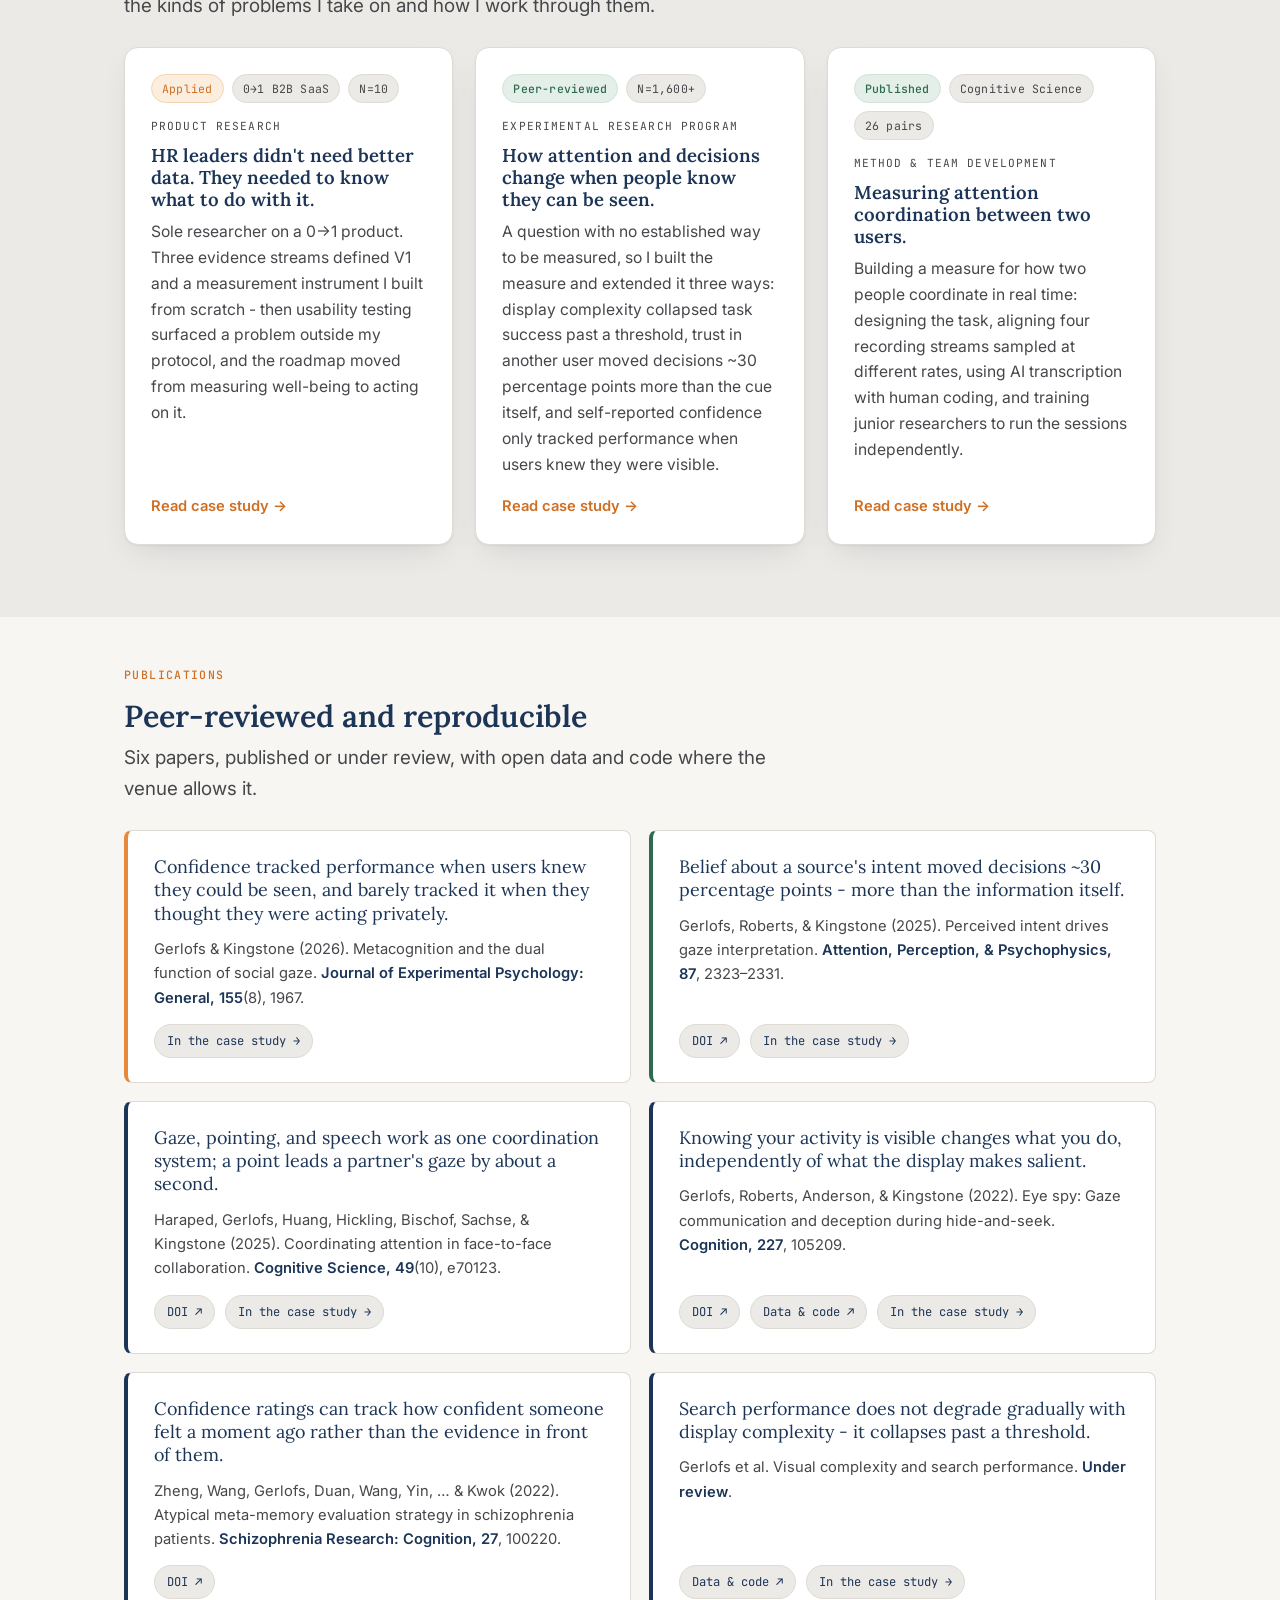
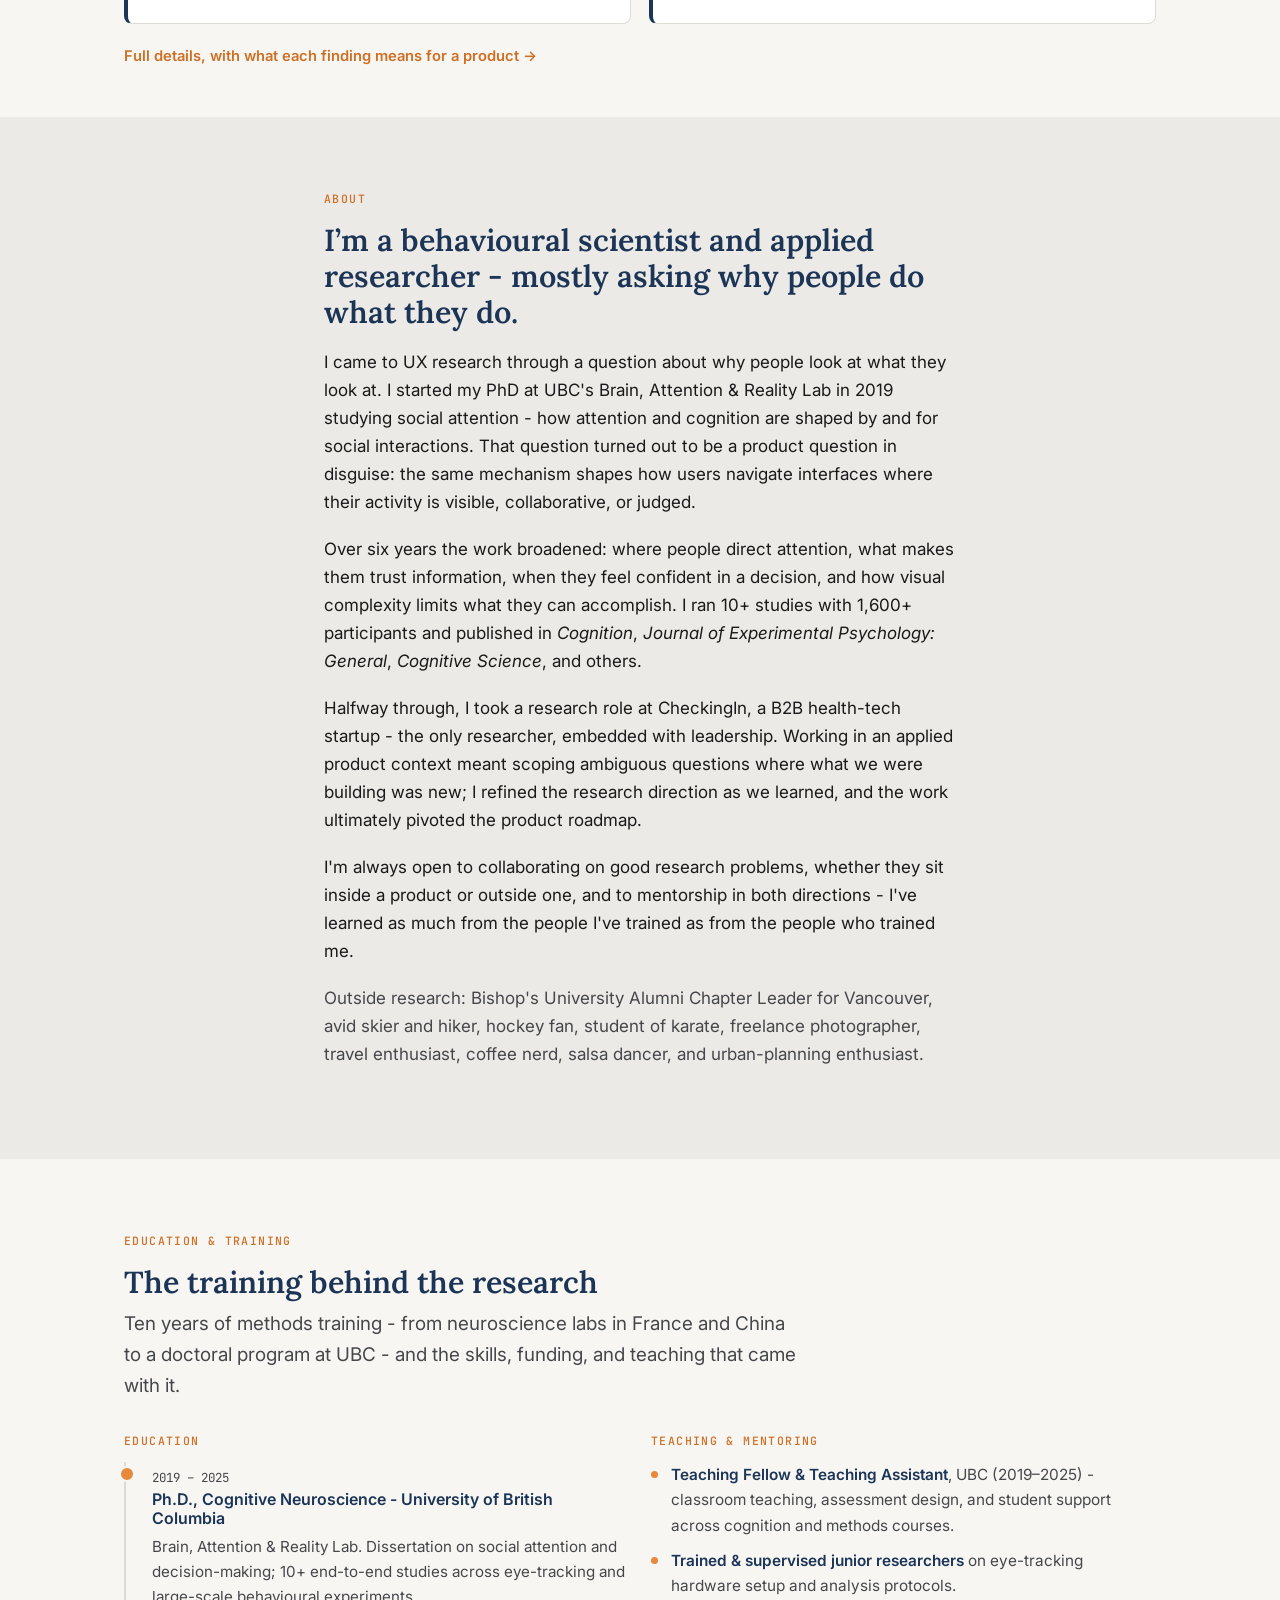
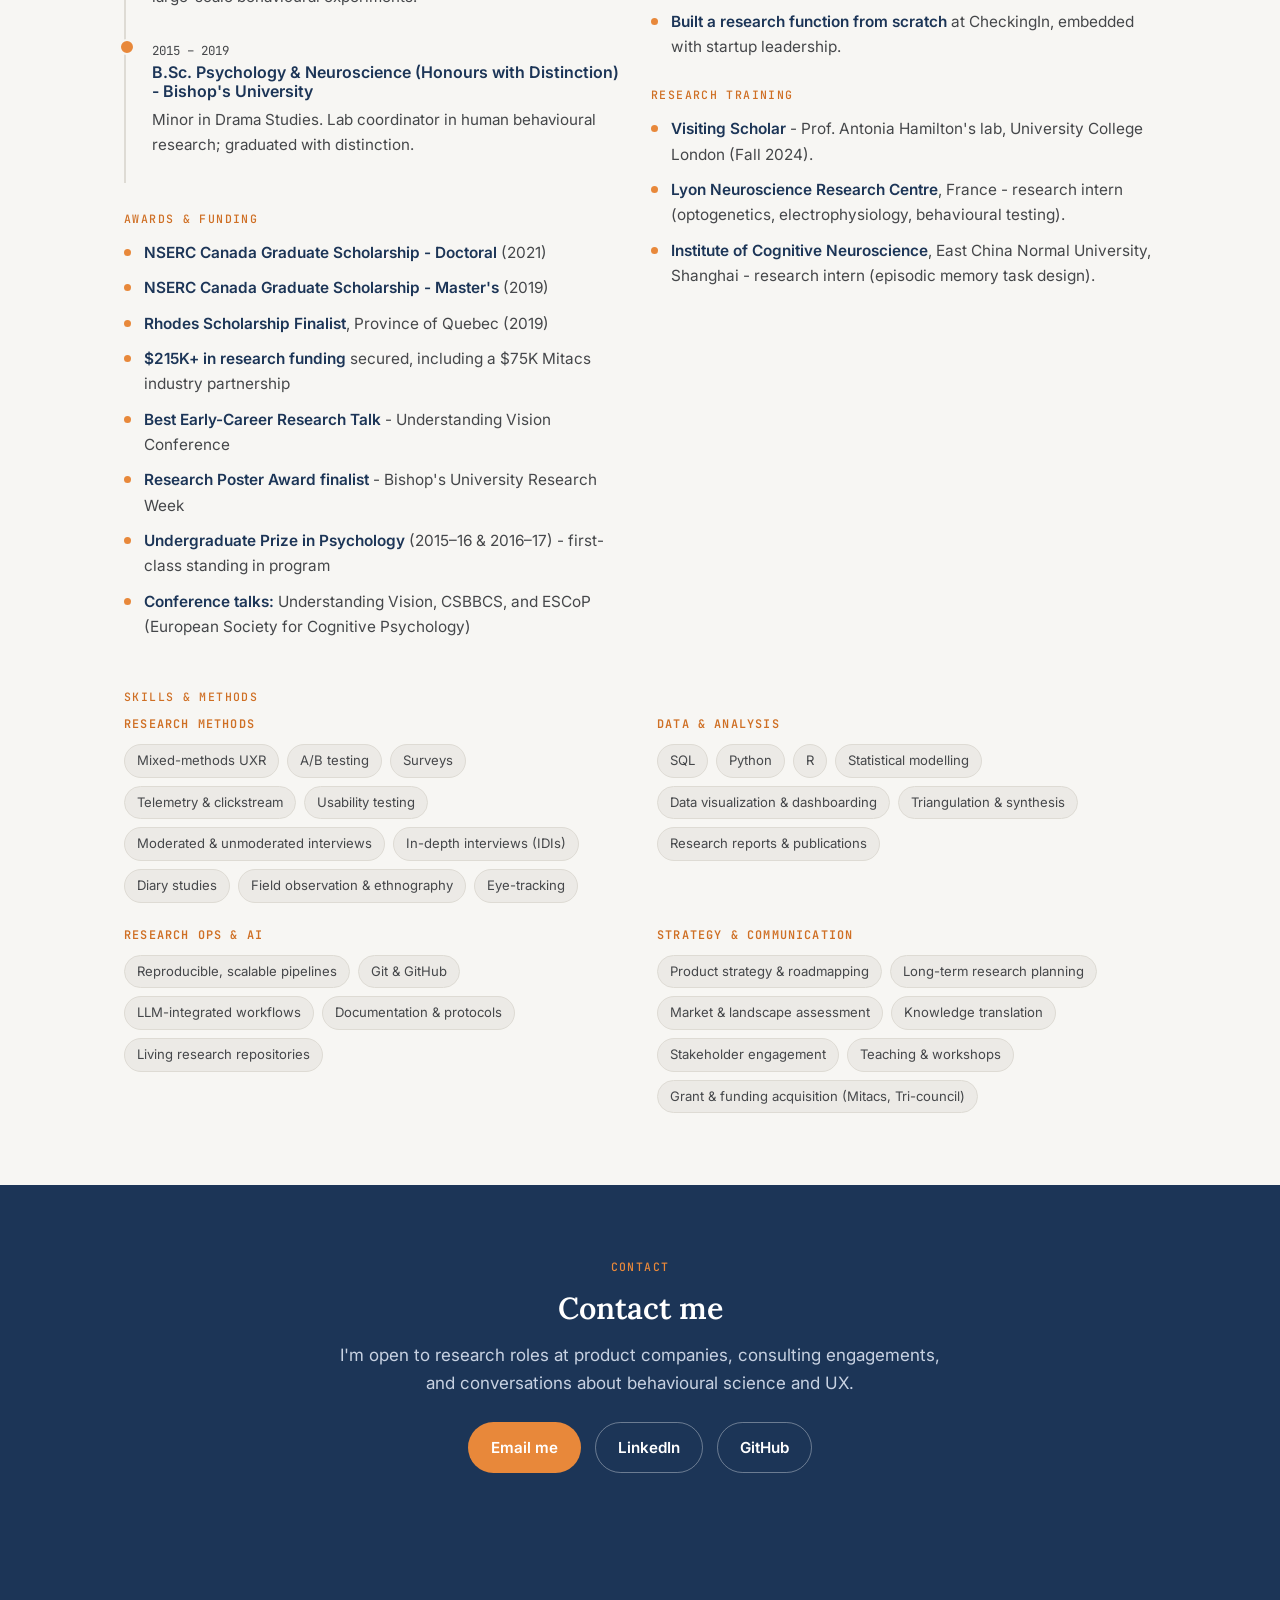
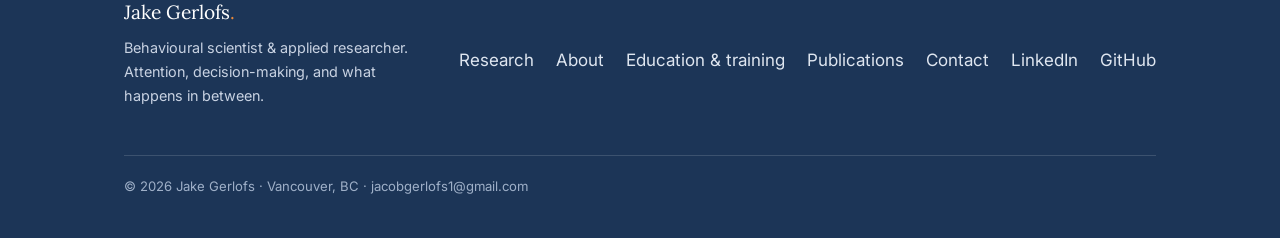
==== commit a4a118ab: "Add files via upload website portfolio content update" ====
--- a/index.html
+++ b/index.html
@@ -78,18 +78,18 @@
       </a>
 
       <a class="card" href="study-ubc-program.html">
-        <div class="badges"><span class="badge badge--pub">3 published + 1 under revision</span><span class="badge">N=1,600+</span></div>
-        <div class="card__kicker">Experimental program</div>
-        <h3>What a screen shows is not what decides what people do with it.</h3>
-        <p class="card__hook">Six years measuring something with no established measure. I designed and validated the instrument, then extended it three ways: trust moved decisions ~30 points more than the content did, complexity collapsed performance at a threshold, and confidence predicted accuracy only in conditions the model can name.</p>
+        <div class="badges"><span class="badge badge--pub">Peer-reviewed</span><span class="badge">N=1,600+</span></div>
+        <div class="card__kicker">Experimental research program</div>
+        <h3>How attention and decisions change when people know they can be seen.</h3>
+        <p class="card__hook">A question with no established way to be measured, so I built the measure and extended it three ways: display complexity collapsed task success past a threshold, trust in another user moved decisions ~30 percentage points more than the cue itself, and self-reported confidence only tracked performance when users knew they were visible.</p>
         <span class="card__more">Read case study →</span>
       </a>
 
       <a class="card" href="study-research-craft.html">
         <div class="badges"><span class="badge badge--pub">Published</span><span class="badge">Cognitive Science</span><span class="badge">26 pairs</span></div>
-        <div class="card__kicker">Method &amp; team craft</div>
-        <h3>Nobody had measured this, and I could not run it alone.</h3>
-        <p class="card__hook">Two people, two eye-trackers, gesture and speech, four clocks that did not agree. Building the measure meant fusing the streams, putting AI where it belonged and humans where it mattered, and training junior researchers to run sessions on their own.</p>
+        <div class="card__kicker">Method &amp; team development</div>
+        <h3>Measuring attention coordination between two users.</h3>
+        <p class="card__hook">Building a measure for how two people coordinate in real time: designing the task, aligning four recording streams sampled at different rates, using AI transcription with human coding, and training junior researchers to run the sessions independently.</p>
         <span class="card__more">Read case study →</span>
       </a>
 
@@ -108,7 +108,7 @@
     <div class="pub-grid">
 
       <div class="pub pub--amber">
-        <p class="pub__finding">Users' confidence does predict whether they were right - but only in some conditions, and the model identifies which.</p>
+        <p class="pub__finding">Confidence tracked performance when users knew they could be seen, and barely tracked it when they thought they were acting privately.</p>
         <p class="pub__cite">Gerlofs &amp; Kingstone (2026). Metacognition and the dual function of social gaze. <em>Journal of Experimental Psychology: General, 155</em>(8), 1967.</p>
         <div class="pub__links">
           <a class="chip" href="study-ubc-program.html">In the case study →</a>
@@ -153,7 +153,7 @@
 
       <div class="pub">
         <p class="pub__finding">Search performance does not degrade gradually with display complexity - it collapses past a threshold.</p>
-        <p class="pub__cite">Gerlofs et al. Visual complexity and search performance. <em>Under revision</em>.</p>
+        <p class="pub__cite">Gerlofs et al. Visual complexity and search performance. <em>Under review</em>.</p>
         <div class="pub__links">
           <a class="chip" href="https://github.com/jacobgerlofs/h_s_complex_displays">Data &amp; code ↗</a>
           <a class="chip" href="study-ubc-program.html">In the case study →</a>
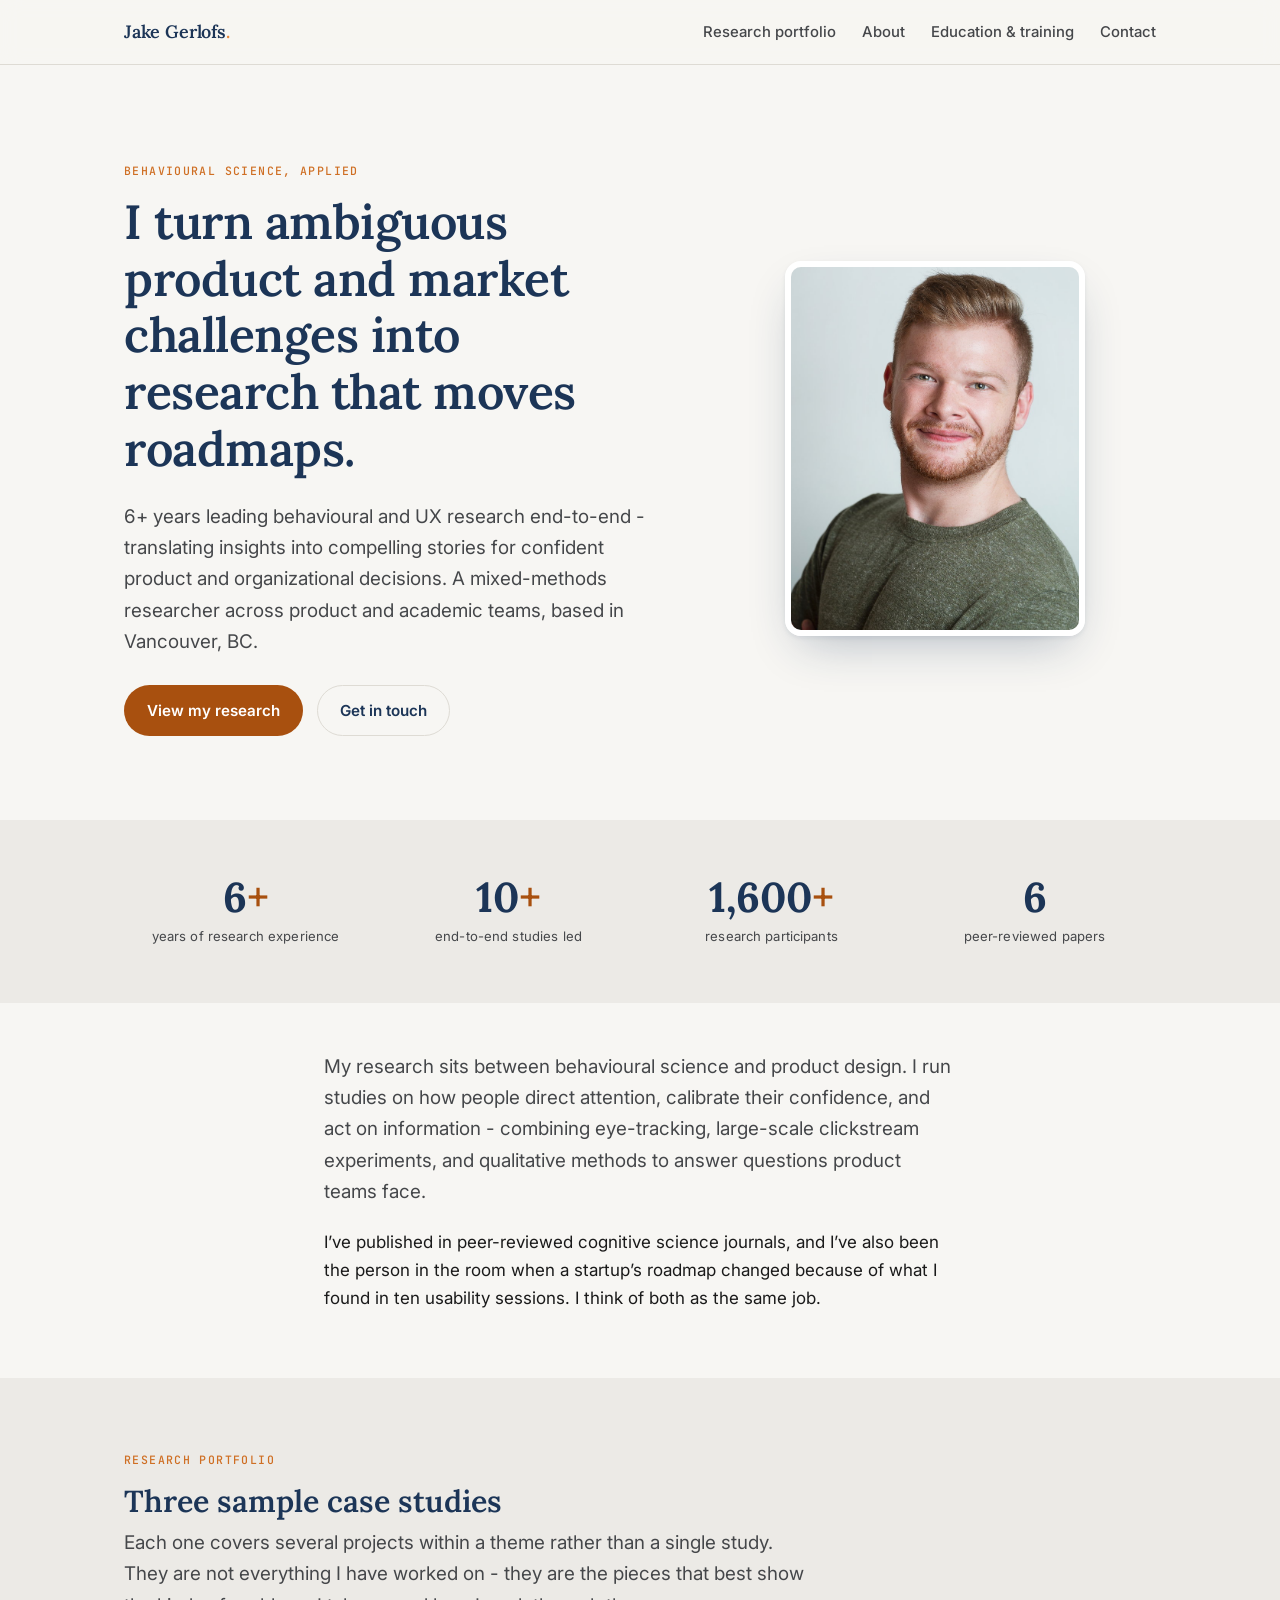
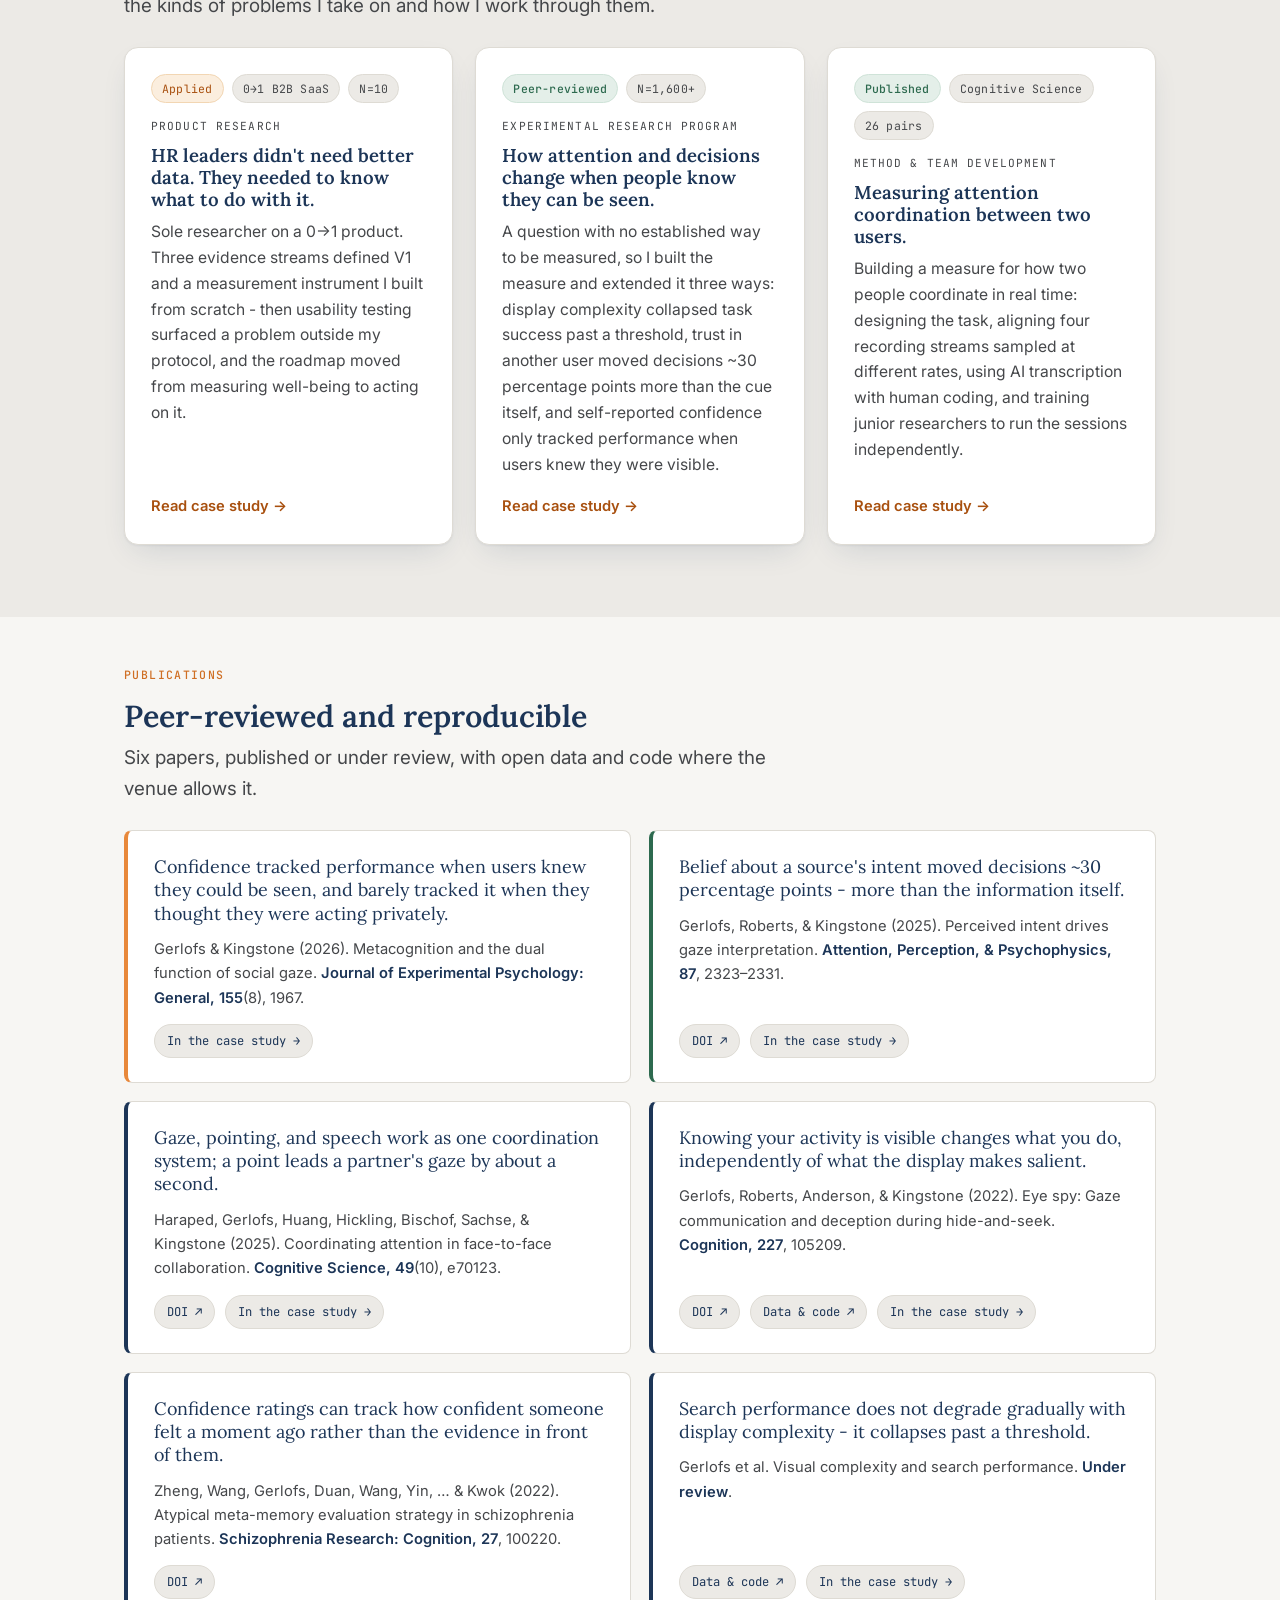
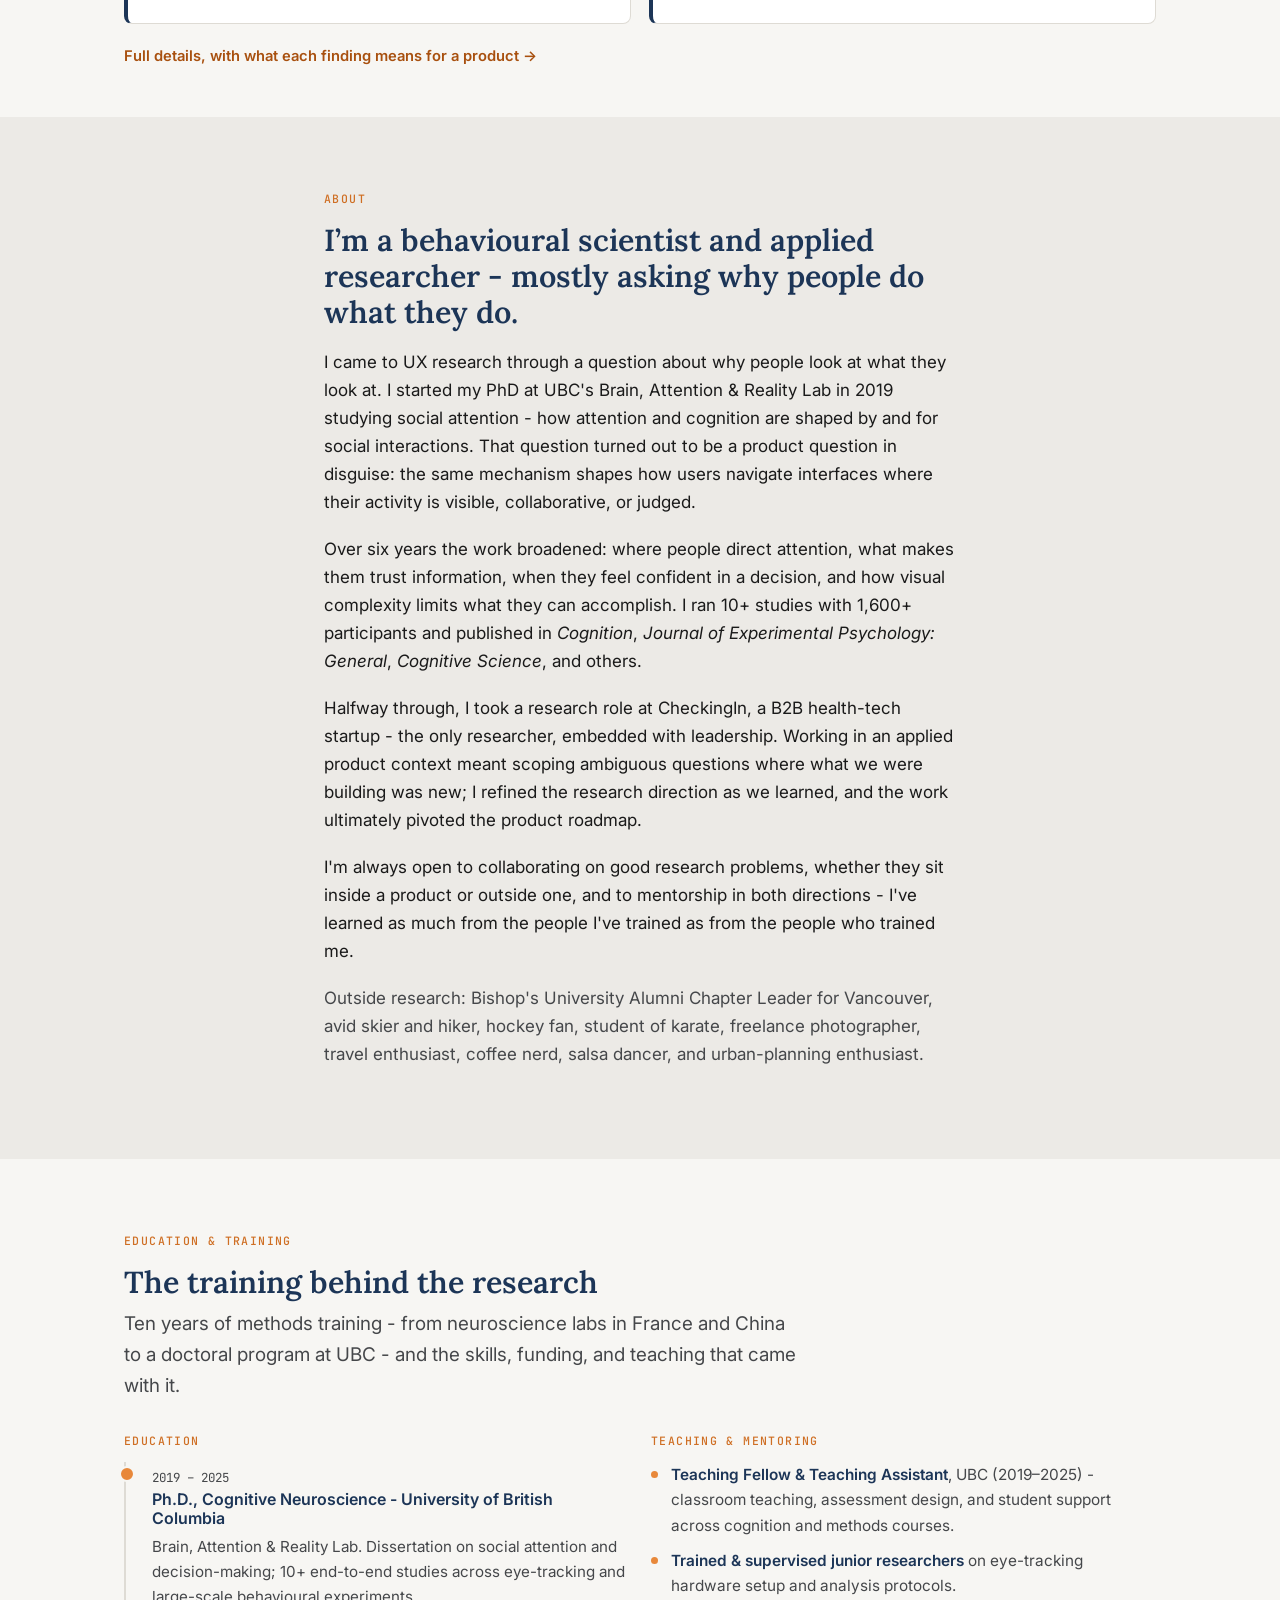
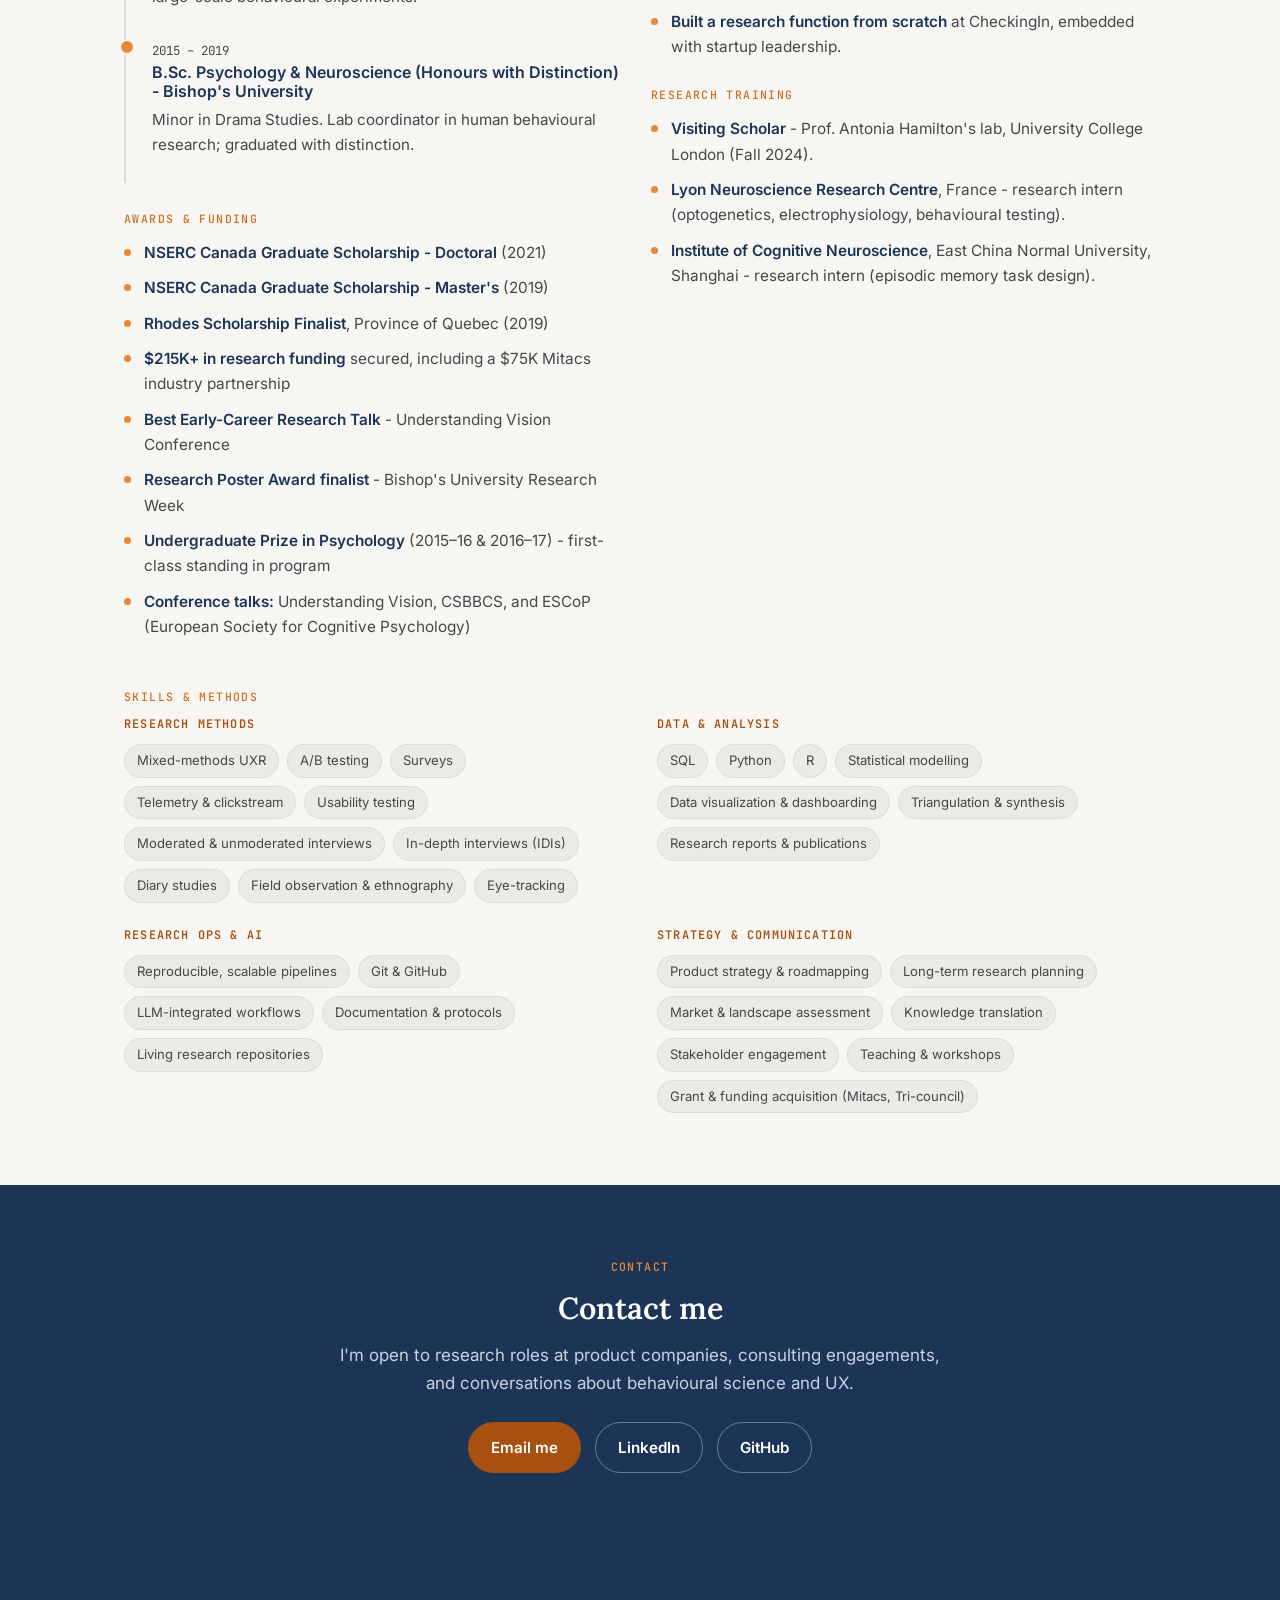
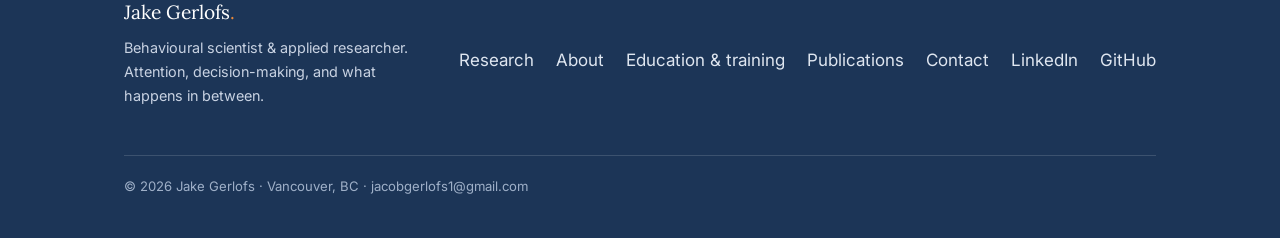
==== commit 97a22f26: "website updates for accessibility" ====
--- a/index.html
+++ b/index.html
@@ -10,12 +10,13 @@
 <link rel="stylesheet" href="styles.css">
 </head>
 <body>
+<a class="skip-link" href="#main">Skip to main content</a>
 
 <!-- NAV -->
 <header class="nav">
   <div class="wrap nav__inner">
-    <a class="brand" href="index.html">Jake Gerlofs<span>.</span></a>
-    <button class="nav__toggle" aria-label="Menu" onclick="document.getElementById('nav').classList.toggle('open')">☰</button>
+    <a class="brand" href="index.html" aria-current="page">Jake Gerlofs<span>.</span></a>
+    <button class="nav__toggle" type="button" aria-label="Open menu" aria-expanded="false" aria-controls="nav"><span aria-hidden="true">☰</span></button>
     <nav class="nav__links" id="nav">
       <a href="index.html#research">Research portfolio</a>
       <a href="index.html#about">About</a>
@@ -24,6 +25,8 @@
     </nav>
   </div>
 </header>
+
+<main id="main" tabindex="-1">
 
 <!-- HERO -->
 <section class="hero">
@@ -192,12 +195,12 @@
         <div class="timeline" style="margin-top:0;">
           <div class="tl-item">
             <span class="tl-when">2019 – 2025</span>
-            <h4>Ph.D., Cognitive Neuroscience - University of British Columbia</h4>
+            <h3>Ph.D., Cognitive Neuroscience - University of British Columbia</h3>
             <p>Brain, Attention &amp; Reality Lab. Dissertation on social attention and decision-making; 10+ end-to-end studies across eye-tracking and large-scale behavioural experiments.</p>
           </div>
           <div class="tl-item">
             <span class="tl-when">2015 – 2019</span>
-            <h4>B.Sc. Psychology &amp; Neuroscience (Honours with Distinction) - Bishop's University</h4>
+            <h3>B.Sc. Psychology &amp; Neuroscience (Honours with Distinction) - Bishop's University</h3>
             <p>Minor in Drama Studies. Lab coordinator in human behavioural research; graduated with distinction.</p>
           </div>
         </div>
@@ -237,7 +240,7 @@
       <p class="sublabel">Skills &amp; methods</p>
       <div class="skills-2">
         <div class="skillcol">
-          <h4>Research methods</h4>
+          <h3>Research methods</h3>
           <div class="pills">
             <span class="pill">Mixed-methods UXR</span>
             <span class="pill">A/B testing</span>
@@ -252,7 +255,7 @@
           </div>
         </div>
         <div class="skillcol">
-          <h4>Data &amp; analysis</h4>
+          <h3>Data &amp; analysis</h3>
           <div class="pills">
             <span class="pill">SQL</span>
             <span class="pill">Python</span>
@@ -264,7 +267,7 @@
           </div>
         </div>
         <div class="skillcol">
-          <h4>Research ops &amp; AI</h4>
+          <h3>Research ops &amp; AI</h3>
           <div class="pills">
             <span class="pill">Reproducible, scalable pipelines</span>
             <span class="pill">Git &amp; GitHub</span>
@@ -274,7 +277,7 @@
           </div>
         </div>
         <div class="skillcol">
-          <h4>Strategy &amp; communication</h4>
+          <h3>Strategy &amp; communication</h3>
           <div class="pills">
             <span class="pill">Product strategy &amp; roadmapping</span>
             <span class="pill">Long-term research planning</span>
@@ -305,6 +308,8 @@
 </section>
 
 <!-- FOOTER -->
+</main>
+
 <footer class="footer">
   <div class="wrap">
     <div class="footer__grid">
@@ -326,5 +331,27 @@
   </div>
 </footer>
 
+<script>
+(function () {
+  var toggle = document.querySelector('.nav__toggle');
+  var nav = document.getElementById('nav');
+  if (!toggle || !nav) return;
+  function setOpen(open) {
+    nav.classList.toggle('open', open);
+    toggle.setAttribute('aria-expanded', open ? 'true' : 'false');
+    toggle.setAttribute('aria-label', open ? 'Close menu' : 'Open menu');
+  }
+  toggle.addEventListener('click', function () {
+    setOpen(!nav.classList.contains('open'));
+  });
+  document.addEventListener('keydown', function (e) {
+    if (e.key === 'Escape' && nav.classList.contains('open')) {
+      setOpen(false);
+      toggle.focus();
+    }
+  });
+})();
+</script>
+
 </body>
 </html>
--- a/styles.css
+++ b/styles.css
@@ -174,6 +174,16 @@
 .meta-strip { display: flex; flex-wrap: wrap; gap: 8px 18px; font-size: .86rem; color: var(--ink-soft); margin-top: 18px; }
 .meta-strip span { display: inline-flex; gap: 6px; }
 .meta-strip b { color: var(--slate); font-weight: 600; }
+.meta-strip .outcome { display: block; flex-basis: 100%; margin-top: 2px; color: var(--amber-dark); font-weight: 600; }
+.meta-strip .outcome b { color: var(--amber-dark); }
+
+/* ---------- Per-finding product translation ---------- */
+.sowhat {
+  border-left: 3px solid var(--amber); background: #fbeede;
+  border-radius: 0 var(--radius-sm) var(--radius-sm) 0;
+  padding: 14px 18px; margin: 22px 0 0; font-size: .97rem; color: var(--ink-soft);
+}
+.sowhat b { color: var(--amber-dark); font-weight: 600; }
 .study-body h2 { margin-top: 46px; }
 .study-body h2:first-child { margin-top: 0; }
 
@@ -312,3 +322,83 @@
   .section { padding: 54px 0; }
   .hero { padding: 60px 0 50px; }
 }
+
+/* ============================================================
+   Accessibility pass — 2026-09-03
+   Skip link, visible focus, non-colour-only links, AA-safe amber,
+   reduced-motion support, h3 twins for promoted sub-headings.
+   ============================================================ */
+
+:root {
+  --amber-text: #A8500F;       /* 5.5:1 on white, 4.6:1 on surface */
+  --amber-text-dark: #8F4409;
+}
+
+/* ---------- Skip link ---------- */
+.skip-link {
+  position: absolute; left: 8px; top: -64px; z-index: 999;
+  background: var(--slate); color: #fff;
+  padding: 10px 18px; border-radius: var(--radius-sm);
+  font-family: var(--sans); font-weight: 600; text-decoration: none;
+  transition: top .12s ease;
+}
+.skip-link:focus { top: 8px; color: #fff; }
+main:focus { outline: none; }
+
+/* ---------- Visible focus ---------- */
+:focus-visible {
+  outline: 3px solid var(--slate);
+  outline-offset: 3px;
+  border-radius: 4px;
+}
+.footer a:focus-visible,
+.btn--primary:focus-visible { outline-color: #fff; }
+
+/* ---------- Links in prose must not rely on colour alone ---------- */
+p a, li a, dd a, blockquote a, figcaption a {
+  text-decoration: underline;
+  text-underline-offset: 2px;
+  text-decoration-thickness: 1px;
+}
+p a:hover, li a:hover, dd a:hover, blockquote a:hover {
+  text-decoration-thickness: 2px;
+}
+.footer__links a, .nav__links a, .btn, .brand, .card { text-decoration: none; }
+
+/* ---------- Amber that carries text, raised to AA ---------- */
+.btn--primary { background: var(--amber-text); color: #fff; }
+.btn--primary:hover { background: var(--amber-text-dark); color: #fff; }
+.card__more, .card:hover .card__more { color: var(--amber-text); }
+.badge--applied { color: var(--amber-text); }
+.stat__num em, .leadstat__big em { color: var(--amber-text); }
+.method-card h3, .method-card h4,
+.skillcol h3, .skillcol h4 { color: var(--amber-text); }
+
+/* ---------- Sub-headings promoted from h4 to h3 keep their look ---------- */
+.method-card h3 {
+  font-family: var(--mono); font-size: .74rem; text-transform: uppercase;
+  letter-spacing: .12em; margin: 0 0 14px;
+}
+.paper-ref h3 {
+  font-family: var(--mono); font-size: .72rem; text-transform: uppercase;
+  letter-spacing: .12em; color: var(--green); margin: 0 0 10px;
+}
+.tl-item h3 {
+  font-family: var(--sans); font-size: 1rem; color: var(--slate); margin: 0 0 2px;
+}
+.skillcol h3 {
+  font-family: var(--mono); font-size: .74rem; text-transform: uppercase;
+  letter-spacing: .1em; margin: 0 0 12px;
+}
+
+/* ---------- Respect reduced-motion preferences ---------- */
+@media (prefers-reduced-motion: reduce) {
+  html { scroll-behavior: auto; }
+  *, *::before, *::after {
+    animation-duration: .001ms !important;
+    animation-iteration-count: 1 !important;
+    transition-duration: .001ms !important;
+    scroll-behavior: auto !important;
+  }
+  .card:hover, .btn:hover { transform: none !important; }
+}
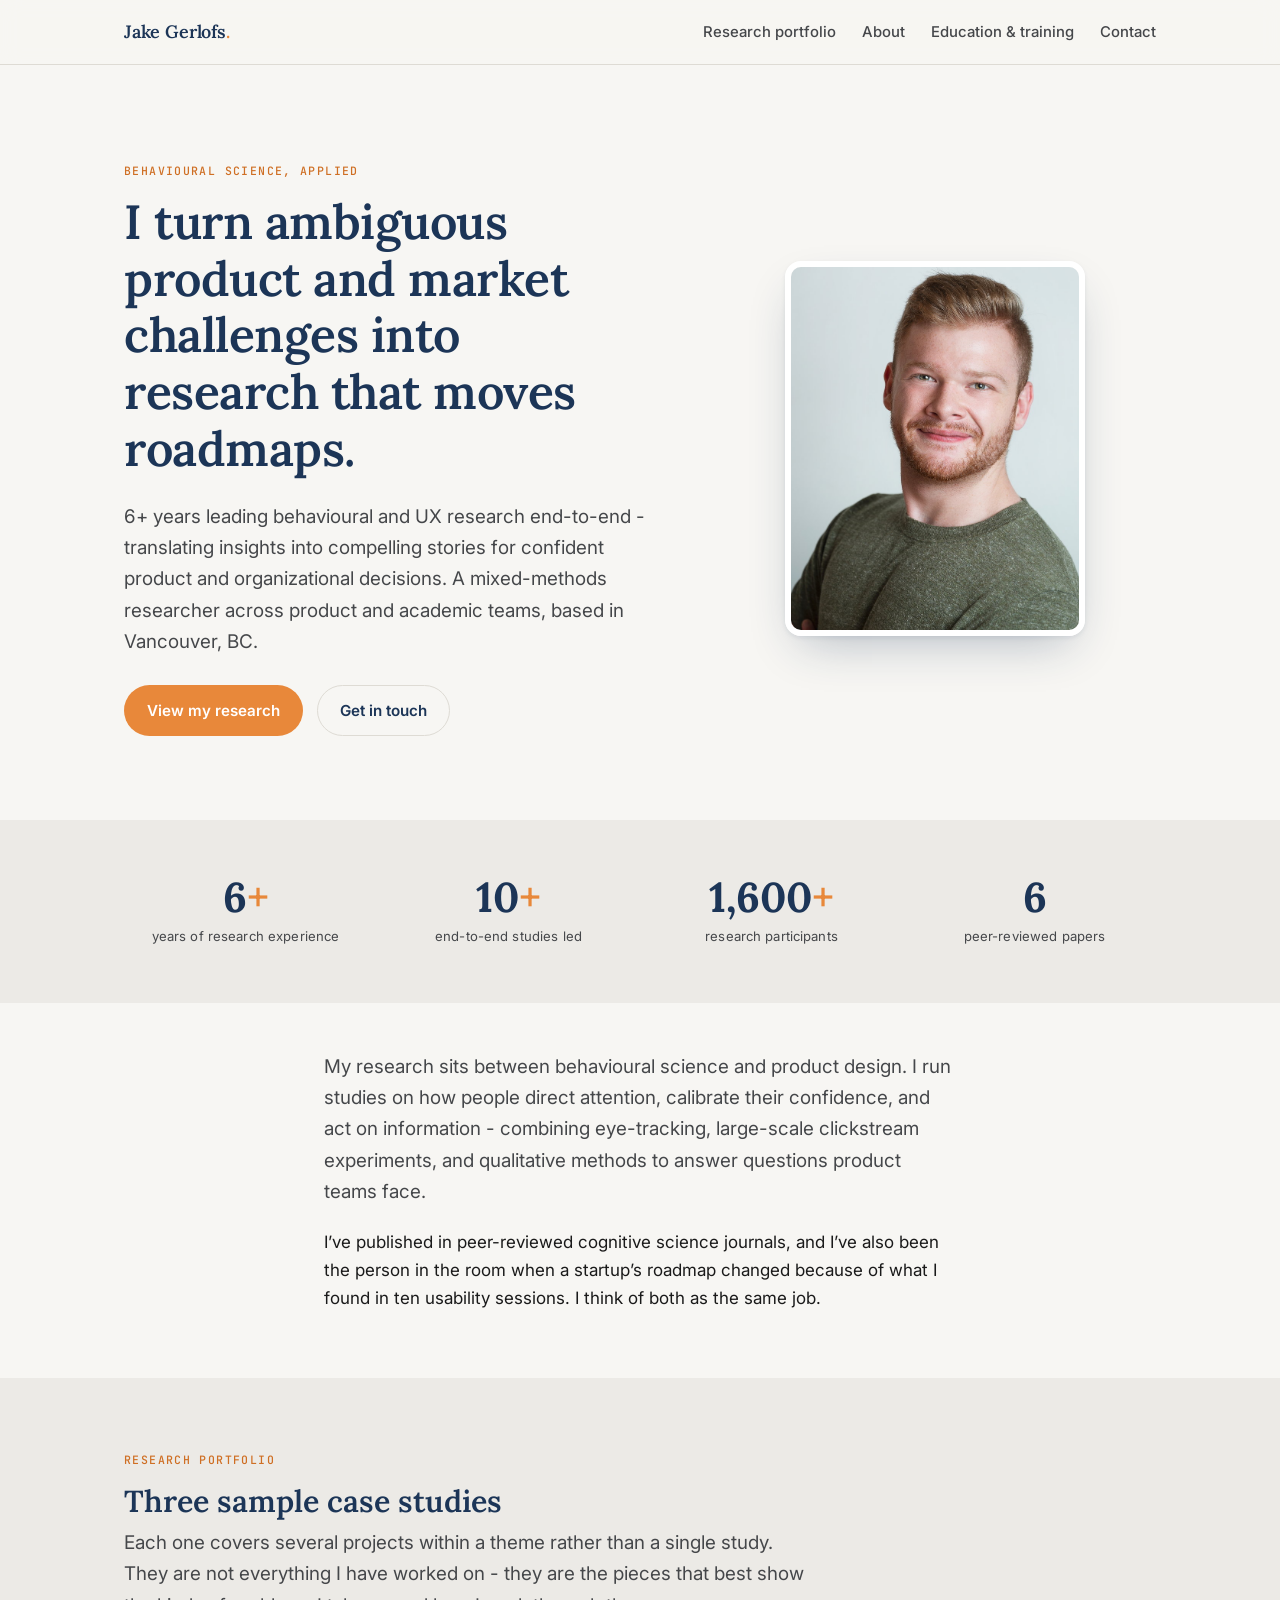
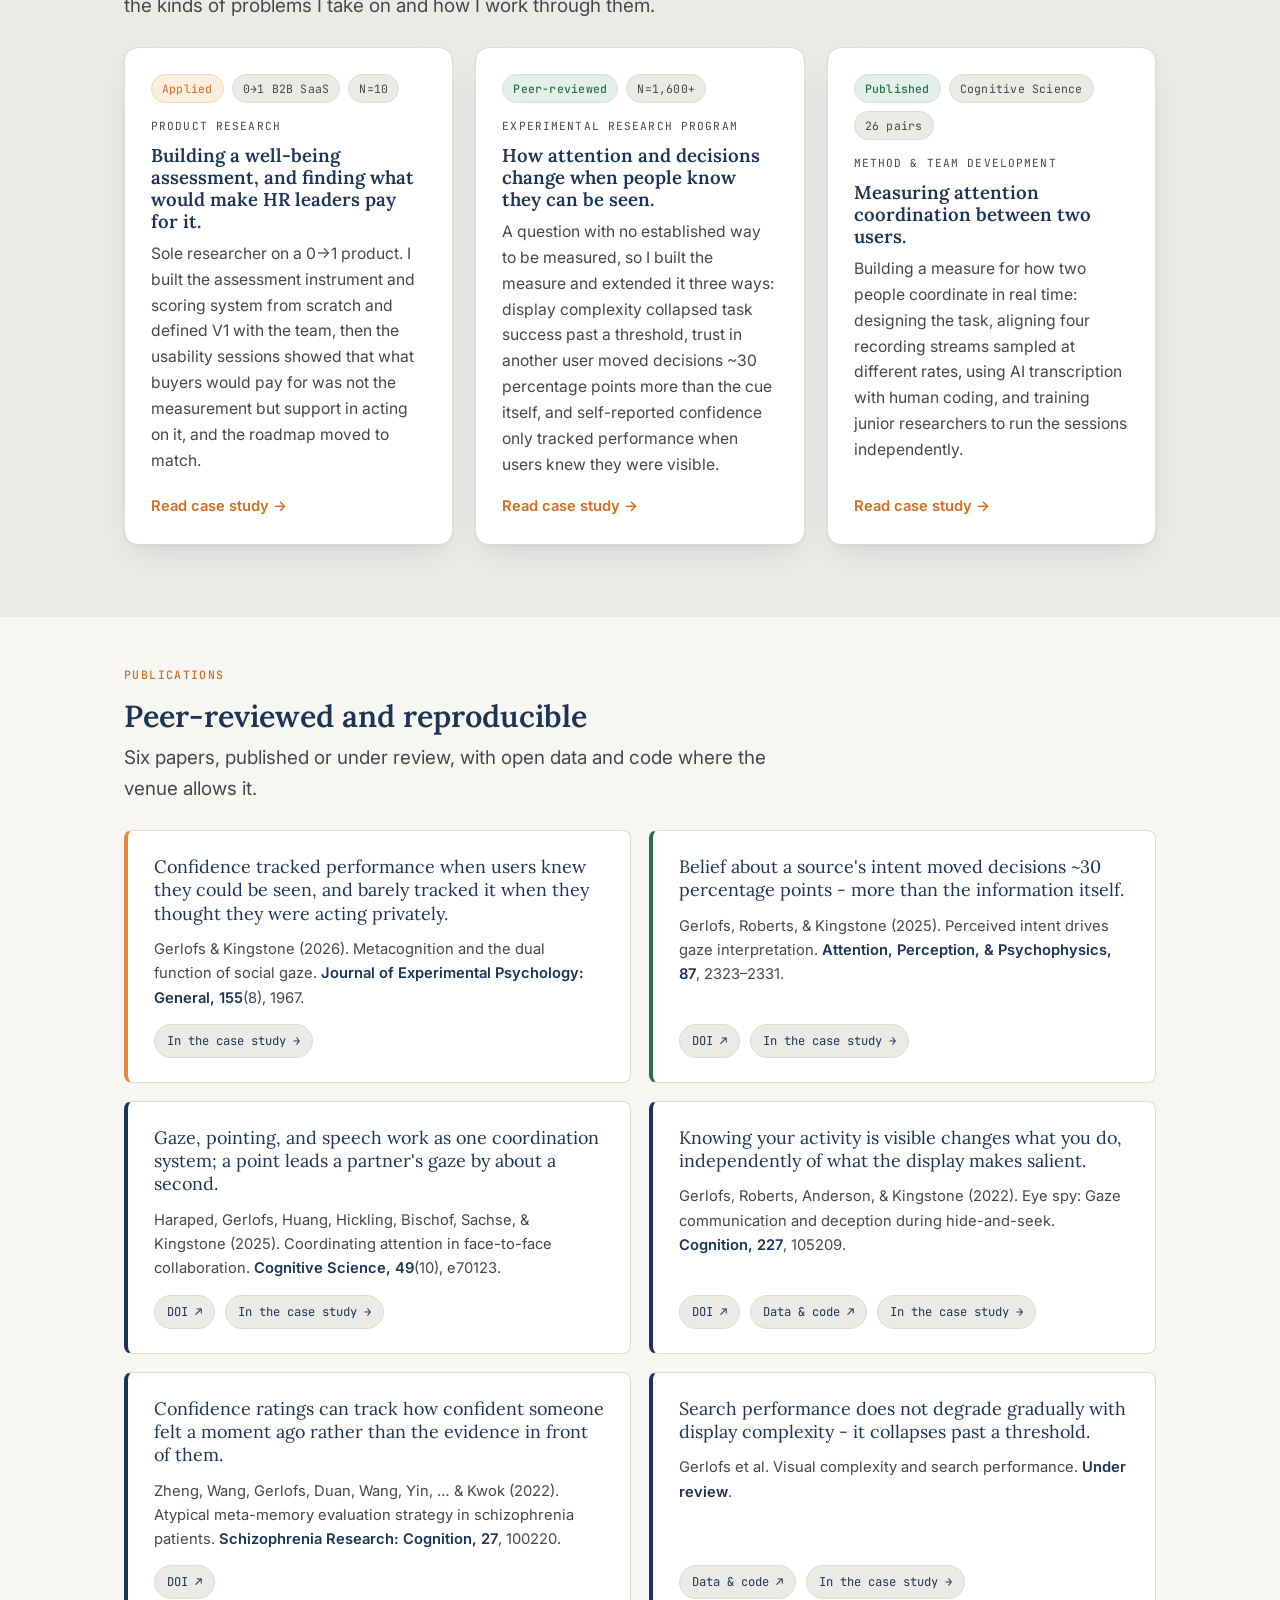
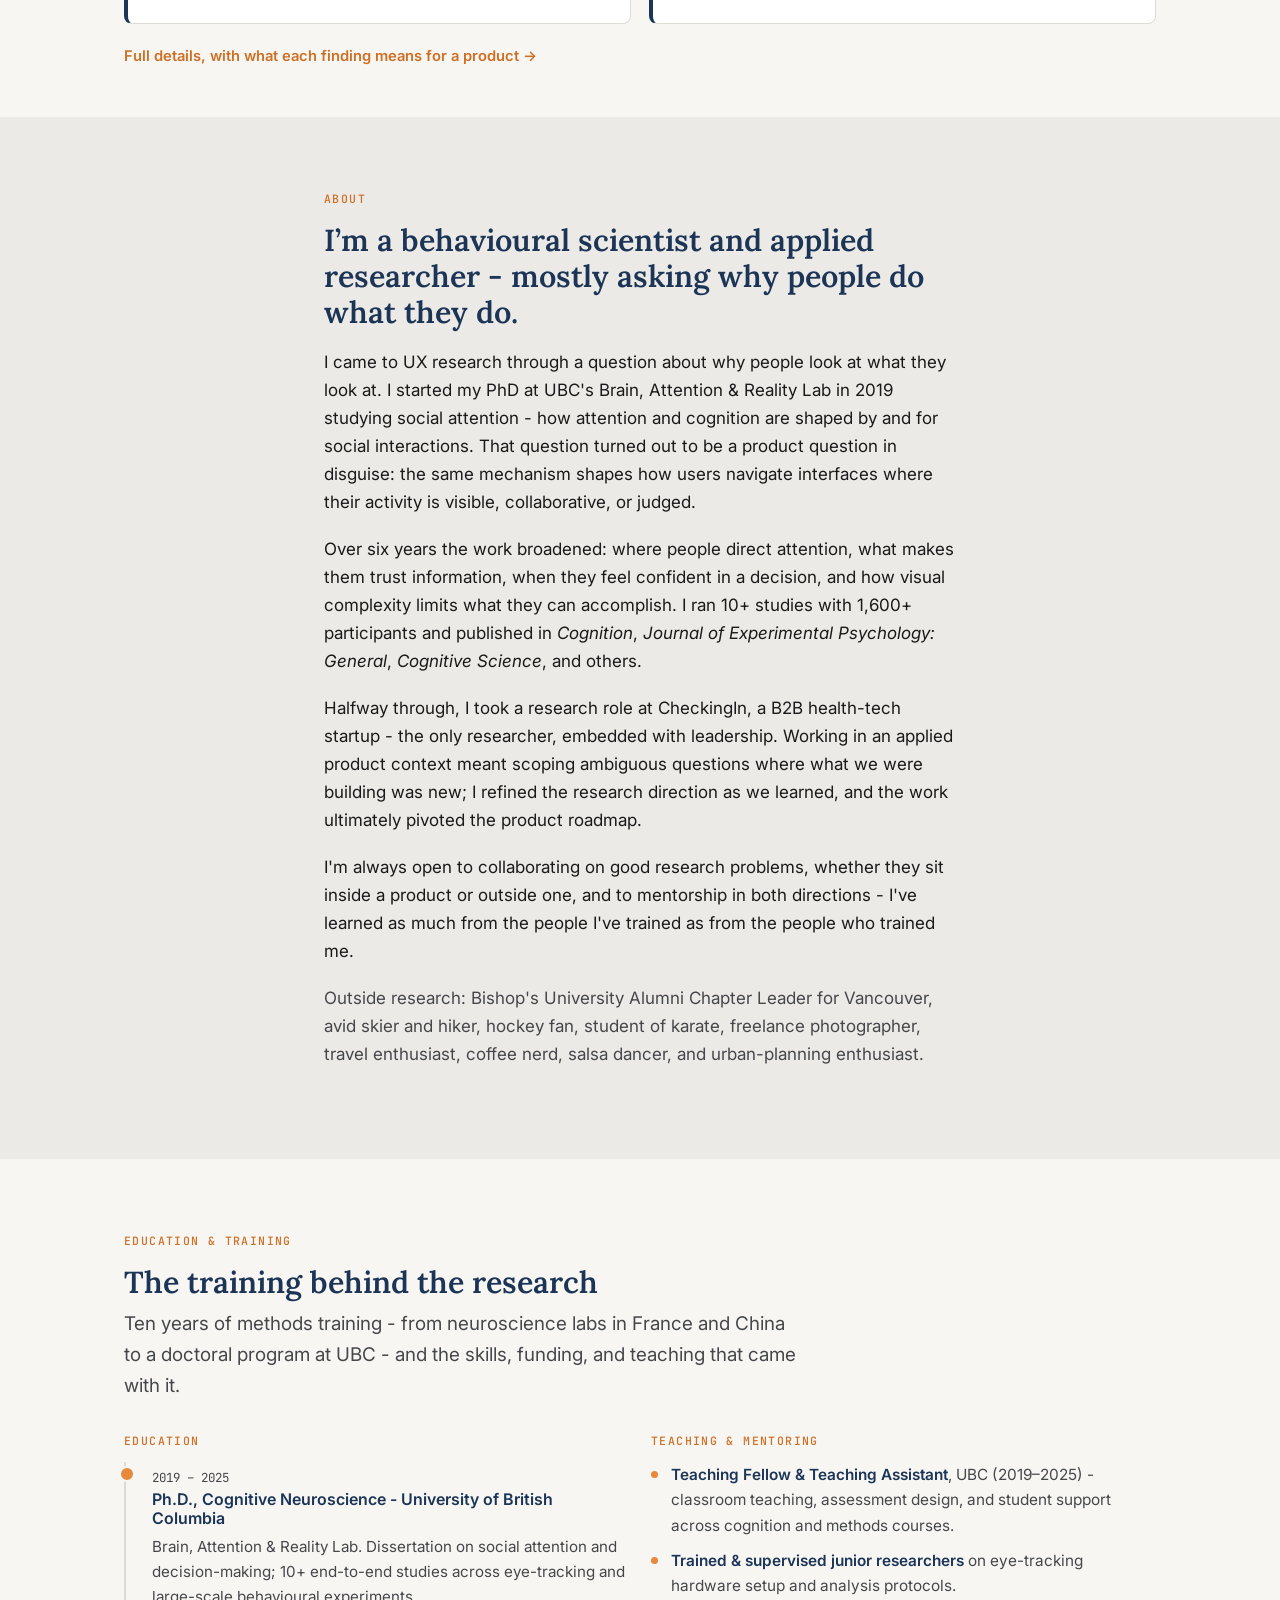
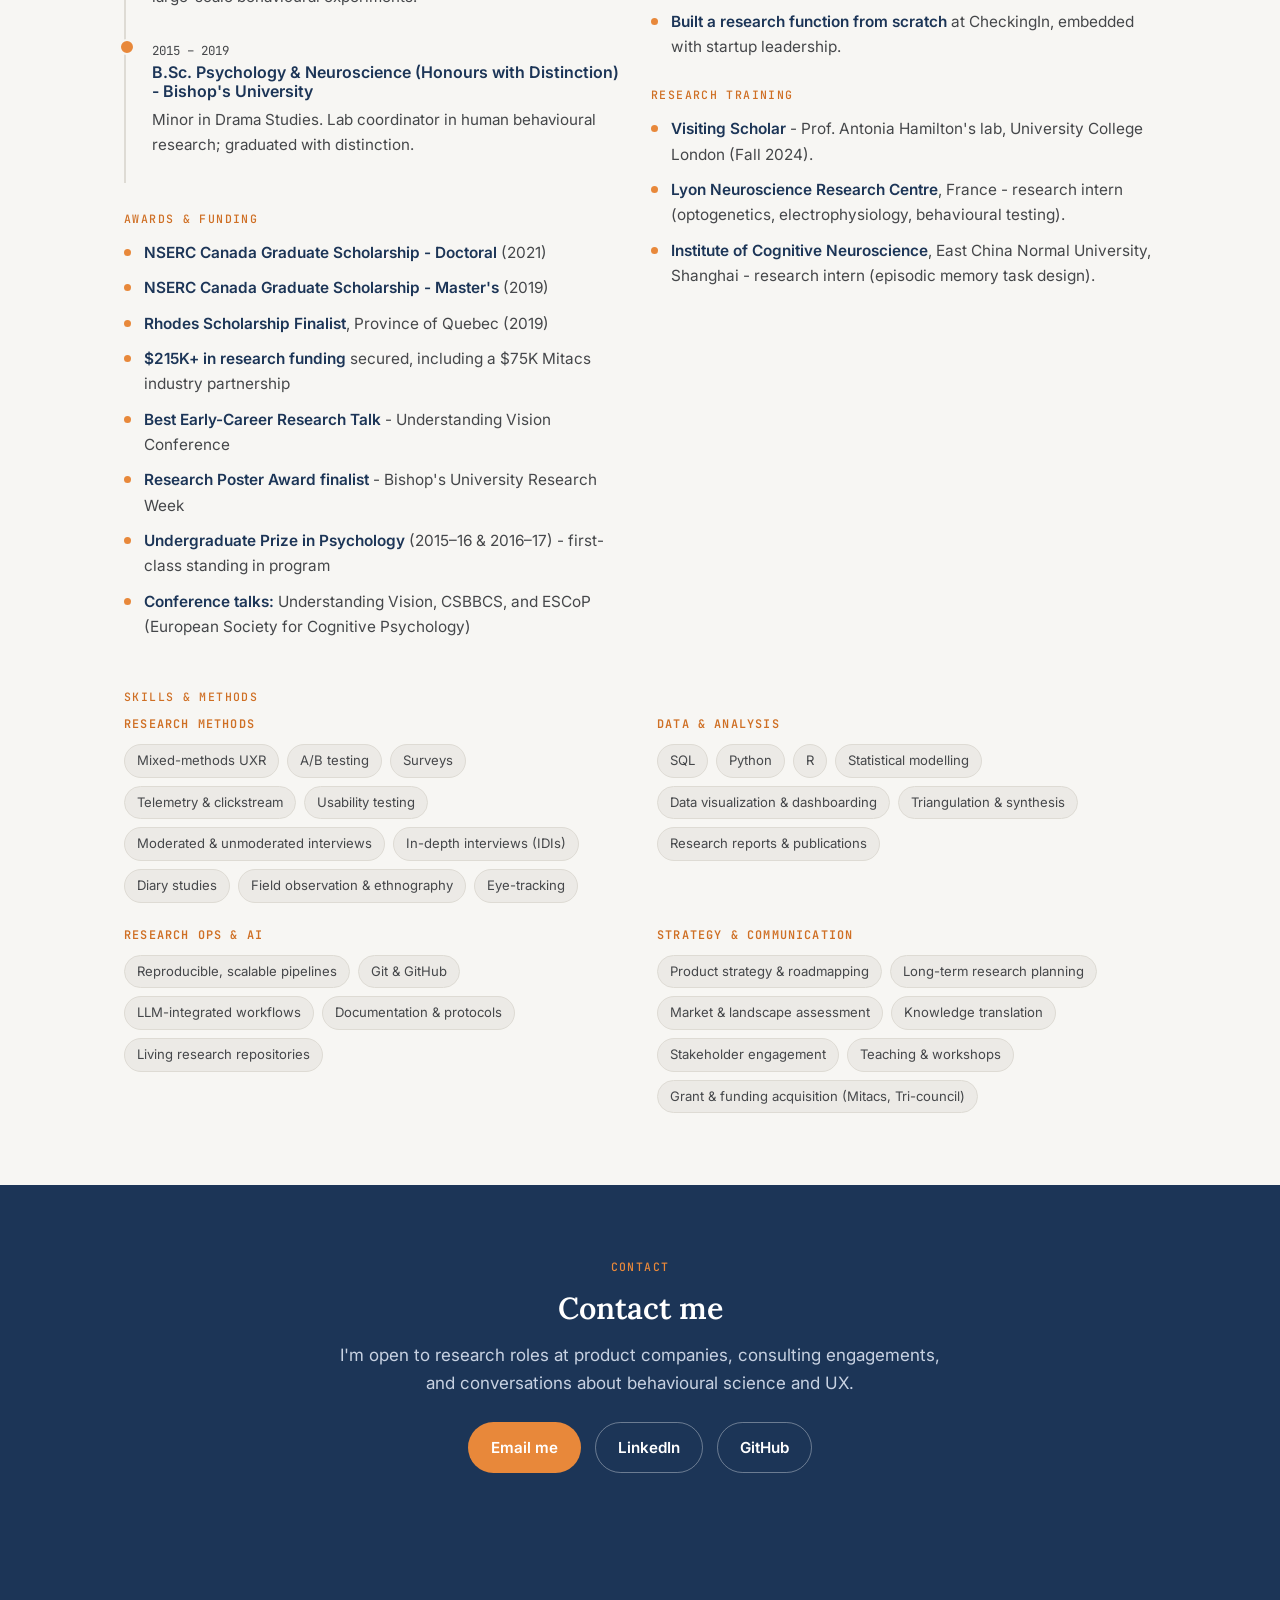
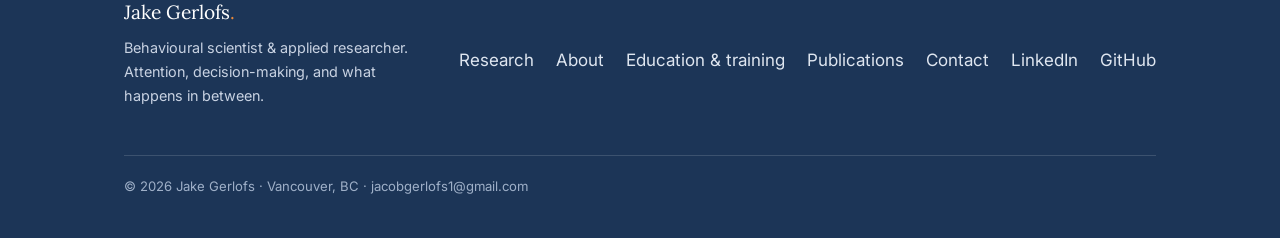
==== commit 653e7fce: "update to CI portfolio" ====
--- a/index.html
+++ b/index.html
@@ -10,13 +10,12 @@
 <link rel="stylesheet" href="styles.css">
 </head>
 <body>
-<a class="skip-link" href="#main">Skip to main content</a>
 
 <!-- NAV -->
 <header class="nav">
   <div class="wrap nav__inner">
-    <a class="brand" href="index.html" aria-current="page">Jake Gerlofs<span>.</span></a>
-    <button class="nav__toggle" type="button" aria-label="Open menu" aria-expanded="false" aria-controls="nav"><span aria-hidden="true">☰</span></button>
+    <a class="brand" href="index.html">Jake Gerlofs<span>.</span></a>
+    <button class="nav__toggle" aria-label="Menu" onclick="document.getElementById('nav').classList.toggle('open')">☰</button>
     <nav class="nav__links" id="nav">
       <a href="index.html#research">Research portfolio</a>
       <a href="index.html#about">About</a>
@@ -25,8 +24,6 @@
     </nav>
   </div>
 </header>
-
-<main id="main" tabindex="-1">
 
 <!-- HERO -->
 <section class="hero">
@@ -75,8 +72,8 @@
       <a class="card" href="study-checkingin.html">
         <div class="badges"><span class="badge badge--applied">Applied</span><span class="badge">0→1 B2B SaaS</span><span class="badge">N=10</span></div>
         <div class="card__kicker">Product research</div>
-        <h3>HR leaders didn't need better data. They needed to know what to do with it.</h3>
-        <p class="card__hook">Sole researcher on a 0→1 product. Three evidence streams defined V1 and a measurement instrument I built from scratch - then usability testing surfaced a problem outside my protocol, and the roadmap moved from measuring well-being to acting on it.</p>
+        <h3>Building a well-being assessment, and finding what would make HR leaders pay for it.</h3>
+        <p class="card__hook">Sole researcher on a 0→1 product. I built the assessment instrument and scoring system from scratch and defined V1 with the team, then the usability sessions showed that what buyers would pay for was not the measurement but support in acting on it, and the roadmap moved to match.</p>
         <span class="card__more">Read case study →</span>
       </a>
 
@@ -195,12 +192,12 @@
         <div class="timeline" style="margin-top:0;">
           <div class="tl-item">
             <span class="tl-when">2019 – 2025</span>
-            <h3>Ph.D., Cognitive Neuroscience - University of British Columbia</h3>
+            <h4>Ph.D., Cognitive Neuroscience - University of British Columbia</h4>
             <p>Brain, Attention &amp; Reality Lab. Dissertation on social attention and decision-making; 10+ end-to-end studies across eye-tracking and large-scale behavioural experiments.</p>
           </div>
           <div class="tl-item">
             <span class="tl-when">2015 – 2019</span>
-            <h3>B.Sc. Psychology &amp; Neuroscience (Honours with Distinction) - Bishop's University</h3>
+            <h4>B.Sc. Psychology &amp; Neuroscience (Honours with Distinction) - Bishop's University</h4>
             <p>Minor in Drama Studies. Lab coordinator in human behavioural research; graduated with distinction.</p>
           </div>
         </div>
@@ -240,7 +237,7 @@
       <p class="sublabel">Skills &amp; methods</p>
       <div class="skills-2">
         <div class="skillcol">
-          <h3>Research methods</h3>
+          <h4>Research methods</h4>
           <div class="pills">
             <span class="pill">Mixed-methods UXR</span>
             <span class="pill">A/B testing</span>
@@ -255,7 +252,7 @@
           </div>
         </div>
         <div class="skillcol">
-          <h3>Data &amp; analysis</h3>
+          <h4>Data &amp; analysis</h4>
           <div class="pills">
             <span class="pill">SQL</span>
             <span class="pill">Python</span>
@@ -267,7 +264,7 @@
           </div>
         </div>
         <div class="skillcol">
-          <h3>Research ops &amp; AI</h3>
+          <h4>Research ops &amp; AI</h4>
           <div class="pills">
             <span class="pill">Reproducible, scalable pipelines</span>
             <span class="pill">Git &amp; GitHub</span>
@@ -277,7 +274,7 @@
           </div>
         </div>
         <div class="skillcol">
-          <h3>Strategy &amp; communication</h3>
+          <h4>Strategy &amp; communication</h4>
           <div class="pills">
             <span class="pill">Product strategy &amp; roadmapping</span>
             <span class="pill">Long-term research planning</span>
@@ -308,8 +305,6 @@
 </section>
 
 <!-- FOOTER -->
-</main>
-
 <footer class="footer">
   <div class="wrap">
     <div class="footer__grid">
@@ -331,27 +326,5 @@
   </div>
 </footer>
 
-<script>
-(function () {
-  var toggle = document.querySelector('.nav__toggle');
-  var nav = document.getElementById('nav');
-  if (!toggle || !nav) return;
-  function setOpen(open) {
-    nav.classList.toggle('open', open);
-    toggle.setAttribute('aria-expanded', open ? 'true' : 'false');
-    toggle.setAttribute('aria-label', open ? 'Close menu' : 'Open menu');
-  }
-  toggle.addEventListener('click', function () {
-    setOpen(!nav.classList.contains('open'));
-  });
-  document.addEventListener('keydown', function (e) {
-    if (e.key === 'Escape' && nav.classList.contains('open')) {
-      setOpen(false);
-      toggle.focus();
-    }
-  });
-})();
-</script>
-
 </body>
 </html>
--- a/styles.css
+++ b/styles.css
@@ -298,7 +298,8 @@
 
 /* ---------- Wide figures (diagrams) ---------- */
 .figure-frame--wide { overflow-x: auto; -webkit-overflow-scrolling: touch; }
-.figure-frame--wide > svg { min-width: 900px; }
+.figure-frame--wide > svg,
+.figure-frame--wide > img { min-width: 900px; }
 .fig-hint { display: none; }
 @media (max-width: 720px) { .fig-hint { display: block; margin-top: 6px; font-style: italic; } }
 .figure--wide {
@@ -322,83 +323,3 @@
   .section { padding: 54px 0; }
   .hero { padding: 60px 0 50px; }
 }
-
-/* ============================================================
-   Accessibility pass — 2026-09-03
-   Skip link, visible focus, non-colour-only links, AA-safe amber,
-   reduced-motion support, h3 twins for promoted sub-headings.
-   ============================================================ */
-
-:root {
-  --amber-text: #A8500F;       /* 5.5:1 on white, 4.6:1 on surface */
-  --amber-text-dark: #8F4409;
-}
-
-/* ---------- Skip link ---------- */
-.skip-link {
-  position: absolute; left: 8px; top: -64px; z-index: 999;
-  background: var(--slate); color: #fff;
-  padding: 10px 18px; border-radius: var(--radius-sm);
-  font-family: var(--sans); font-weight: 600; text-decoration: none;
-  transition: top .12s ease;
-}
-.skip-link:focus { top: 8px; color: #fff; }
-main:focus { outline: none; }
-
-/* ---------- Visible focus ---------- */
-:focus-visible {
-  outline: 3px solid var(--slate);
-  outline-offset: 3px;
-  border-radius: 4px;
-}
-.footer a:focus-visible,
-.btn--primary:focus-visible { outline-color: #fff; }
-
-/* ---------- Links in prose must not rely on colour alone ---------- */
-p a, li a, dd a, blockquote a, figcaption a {
-  text-decoration: underline;
-  text-underline-offset: 2px;
-  text-decoration-thickness: 1px;
-}
-p a:hover, li a:hover, dd a:hover, blockquote a:hover {
-  text-decoration-thickness: 2px;
-}
-.footer__links a, .nav__links a, .btn, .brand, .card { text-decoration: none; }
-
-/* ---------- Amber that carries text, raised to AA ---------- */
-.btn--primary { background: var(--amber-text); color: #fff; }
-.btn--primary:hover { background: var(--amber-text-dark); color: #fff; }
-.card__more, .card:hover .card__more { color: var(--amber-text); }
-.badge--applied { color: var(--amber-text); }
-.stat__num em, .leadstat__big em { color: var(--amber-text); }
-.method-card h3, .method-card h4,
-.skillcol h3, .skillcol h4 { color: var(--amber-text); }
-
-/* ---------- Sub-headings promoted from h4 to h3 keep their look ---------- */
-.method-card h3 {
-  font-family: var(--mono); font-size: .74rem; text-transform: uppercase;
-  letter-spacing: .12em; margin: 0 0 14px;
-}
-.paper-ref h3 {
-  font-family: var(--mono); font-size: .72rem; text-transform: uppercase;
-  letter-spacing: .12em; color: var(--green); margin: 0 0 10px;
-}
-.tl-item h3 {
-  font-family: var(--sans); font-size: 1rem; color: var(--slate); margin: 0 0 2px;
-}
-.skillcol h3 {
-  font-family: var(--mono); font-size: .74rem; text-transform: uppercase;
-  letter-spacing: .1em; margin: 0 0 12px;
-}
-
-/* ---------- Respect reduced-motion preferences ---------- */
-@media (prefers-reduced-motion: reduce) {
-  html { scroll-behavior: auto; }
-  *, *::before, *::after {
-    animation-duration: .001ms !important;
-    animation-iteration-count: 1 !important;
-    transition-duration: .001ms !important;
-    scroll-behavior: auto !important;
-  }
-  .card:hover, .btn:hover { transform: none !important; }
-}
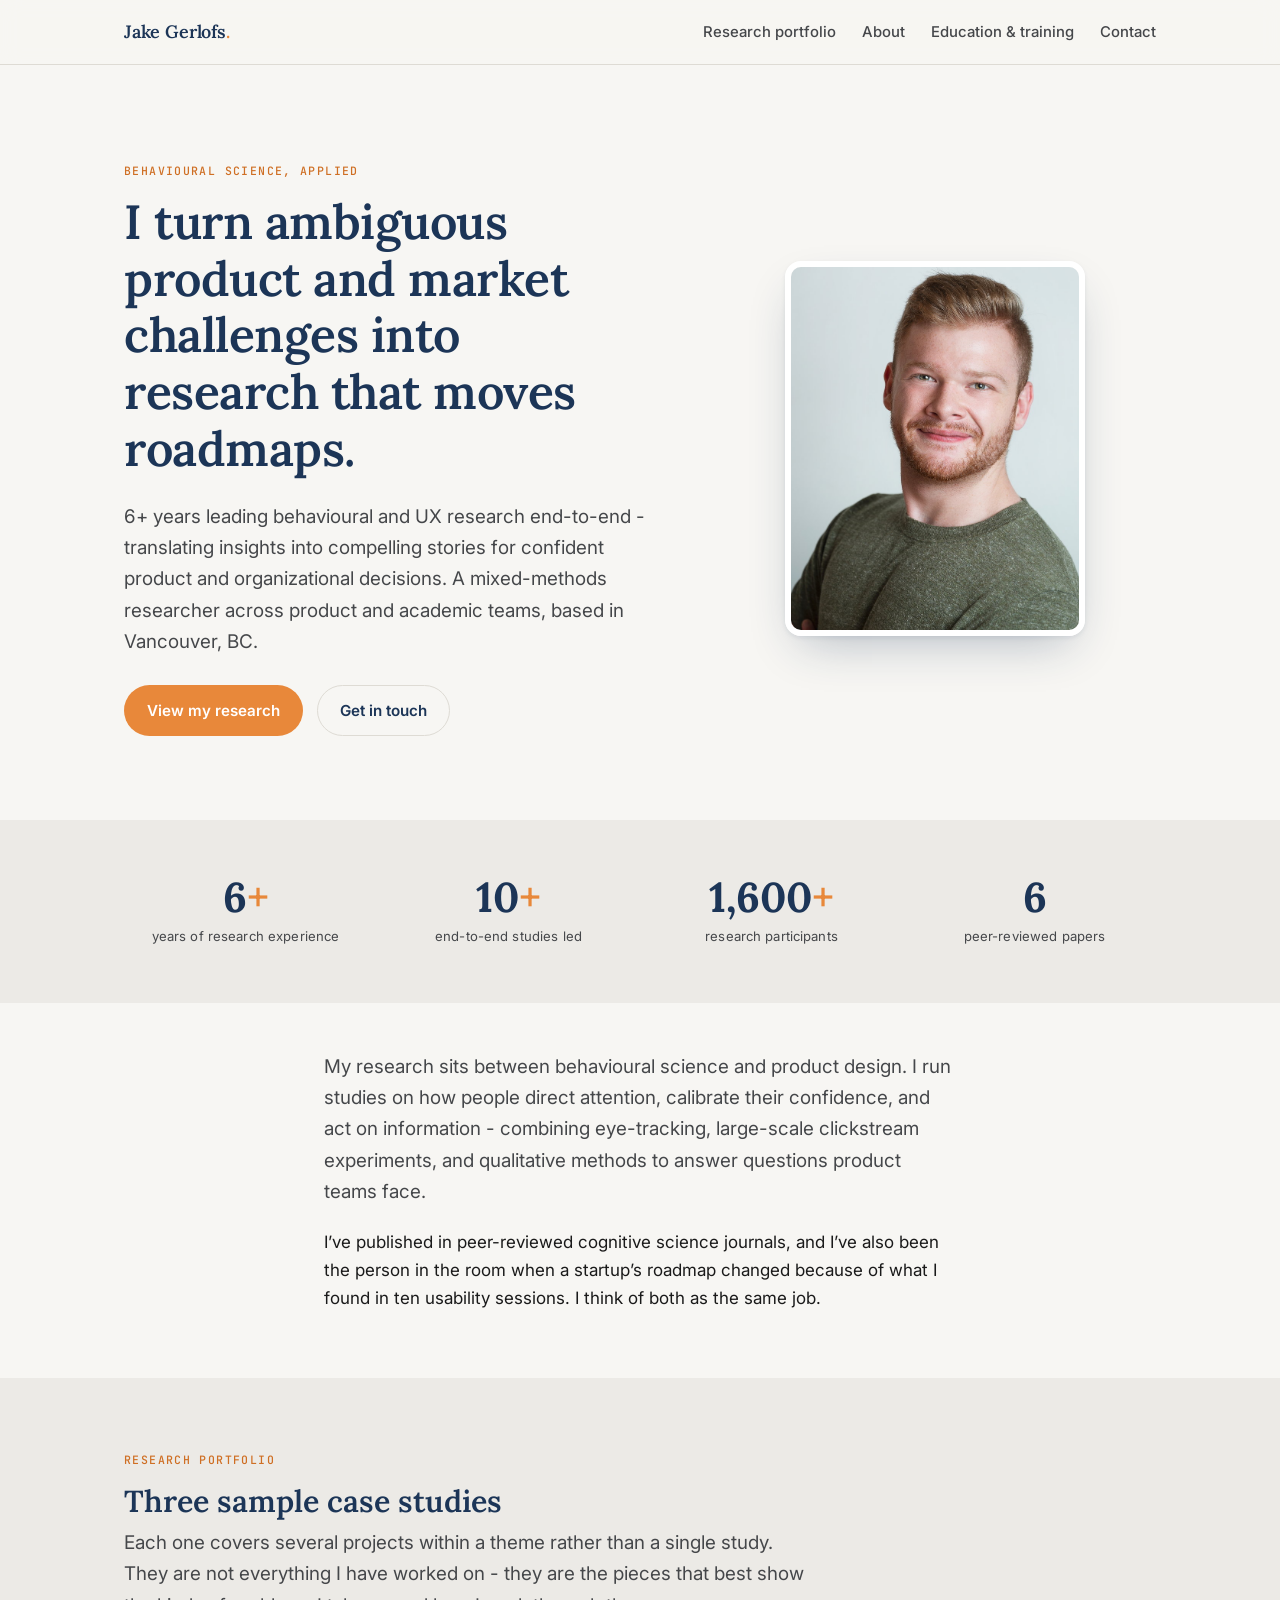
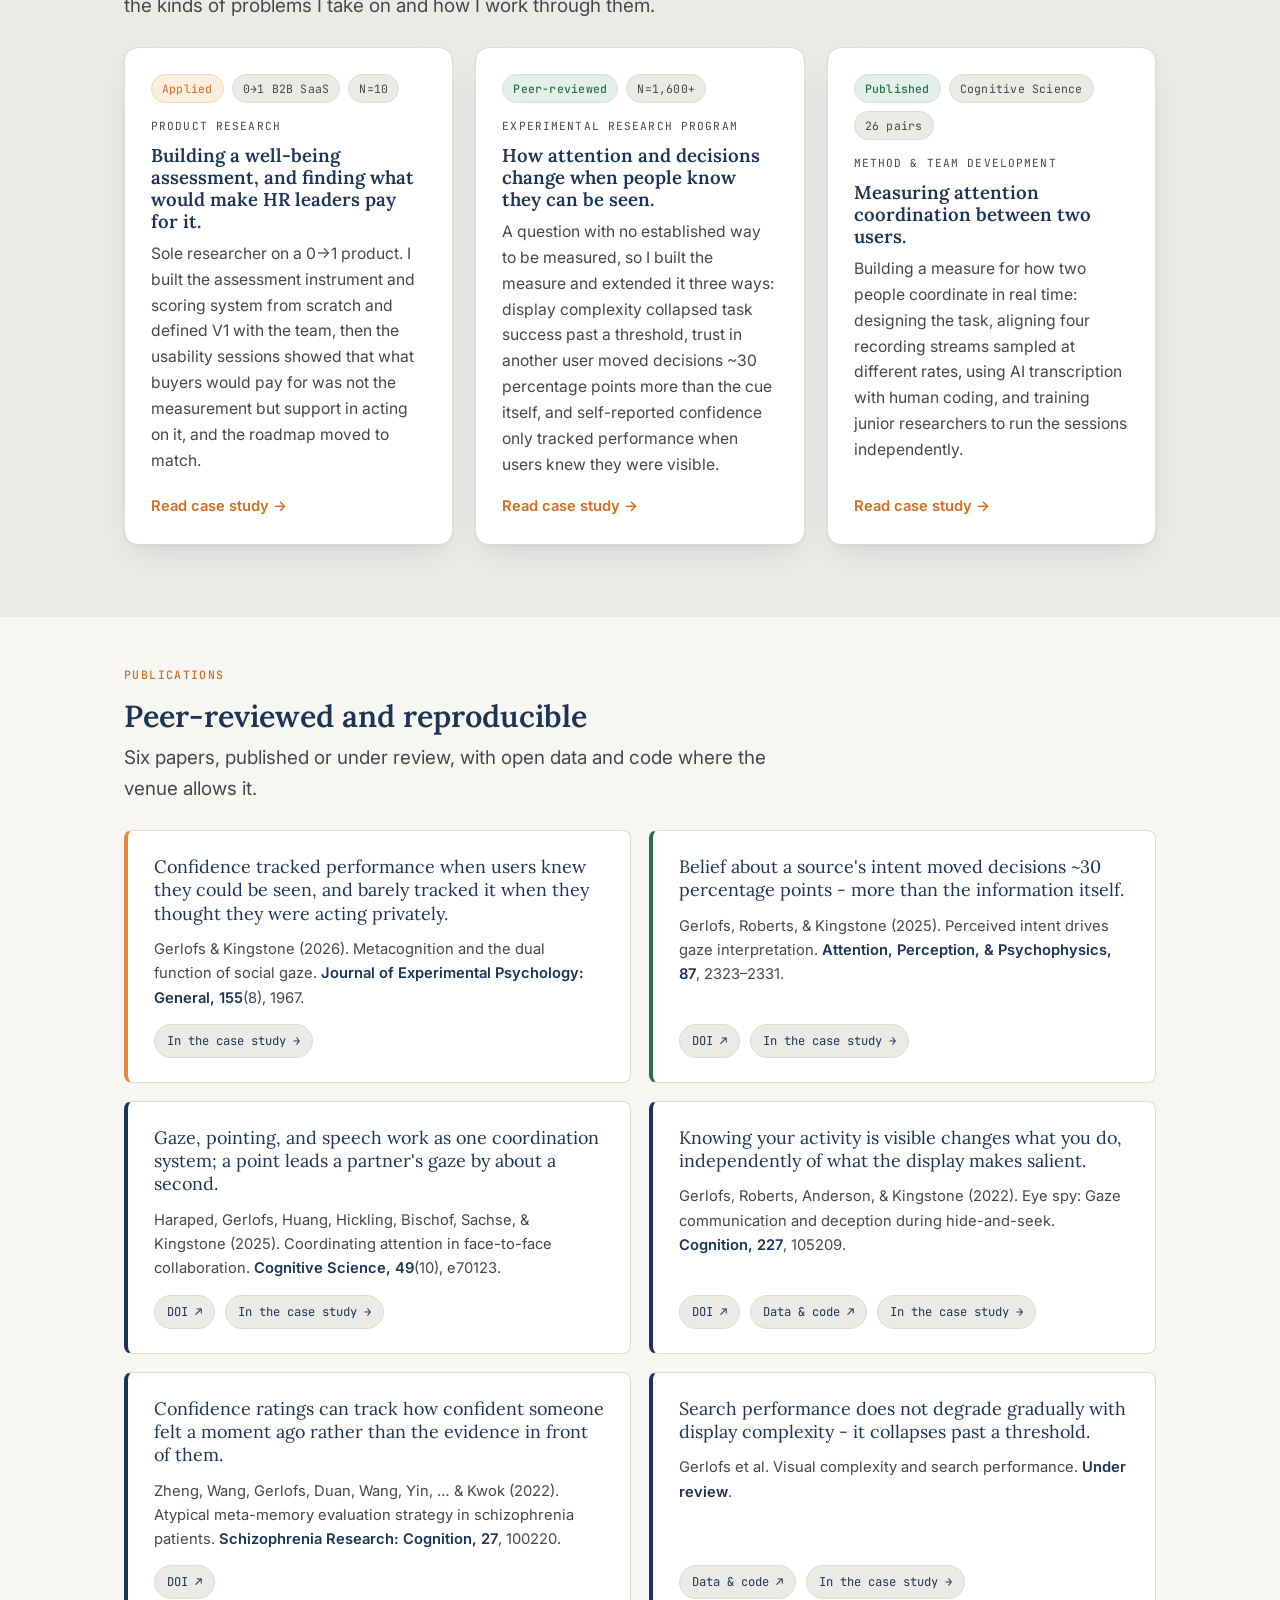
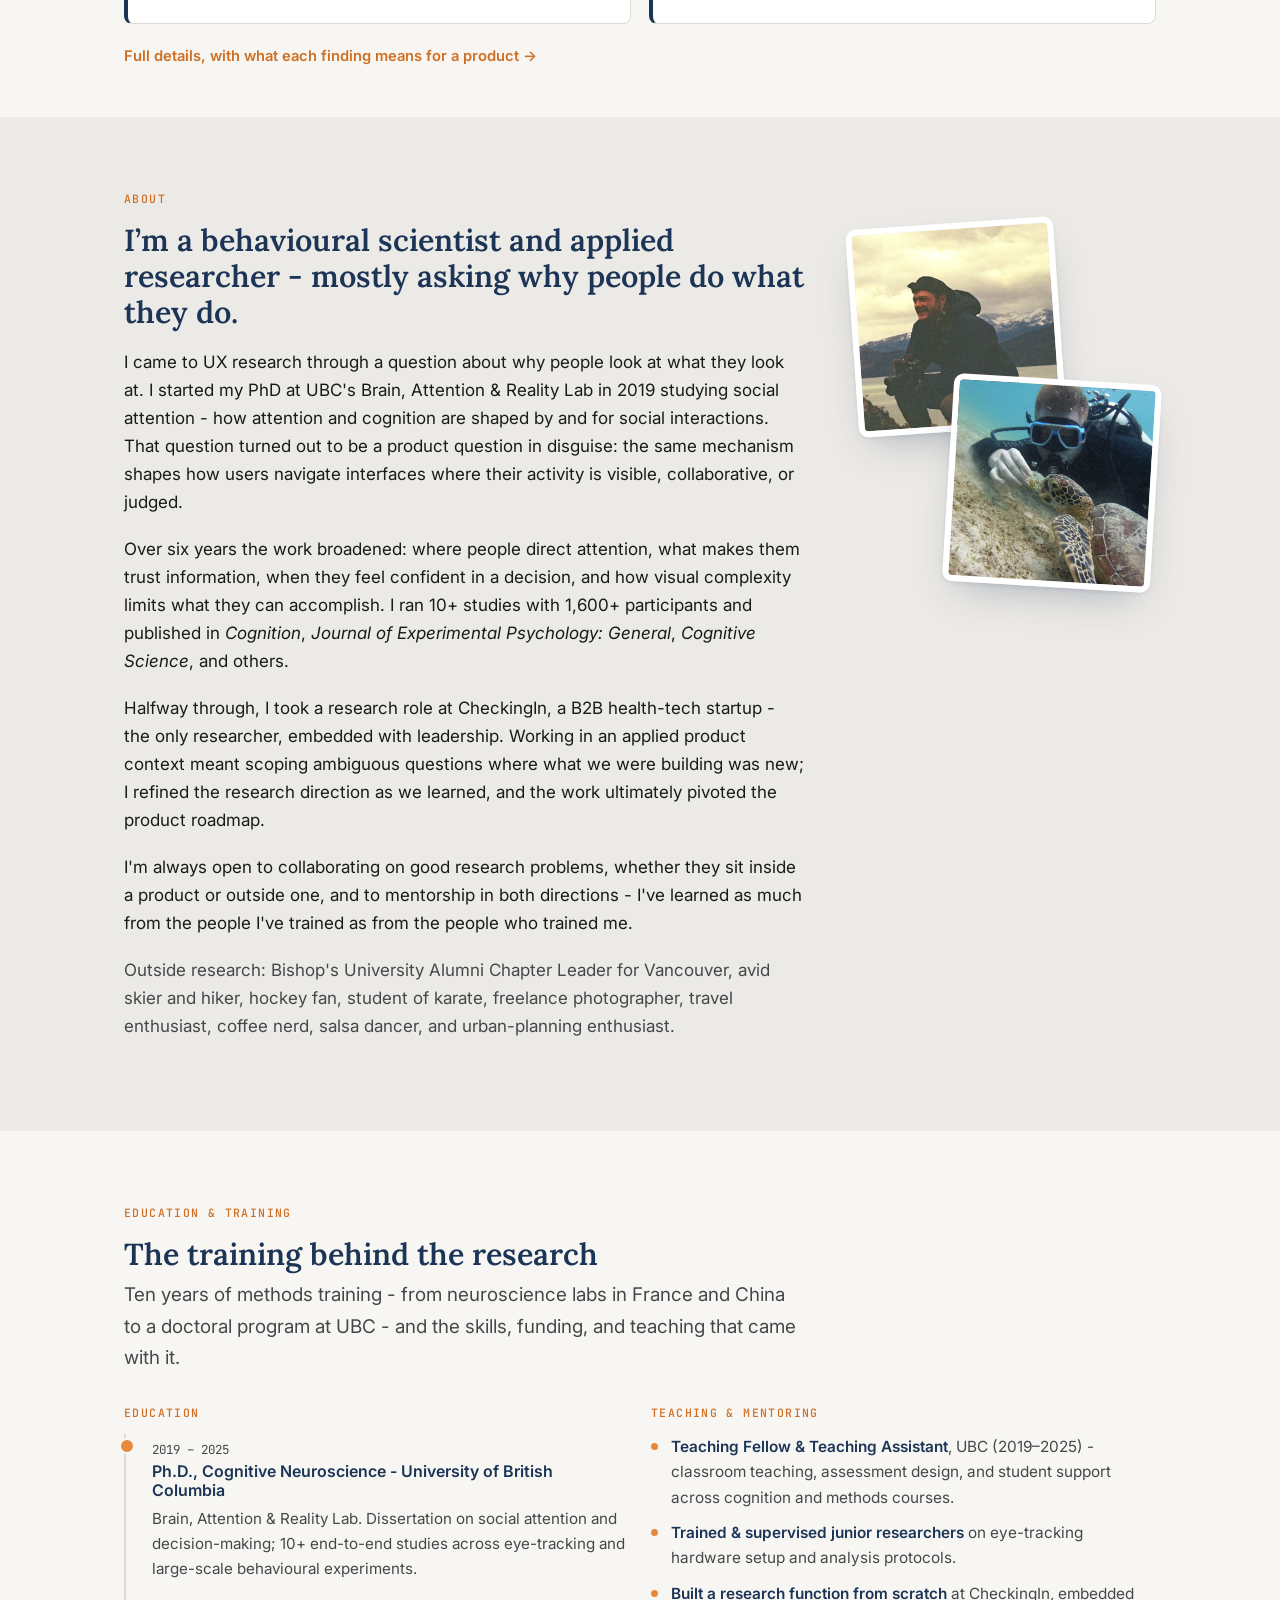
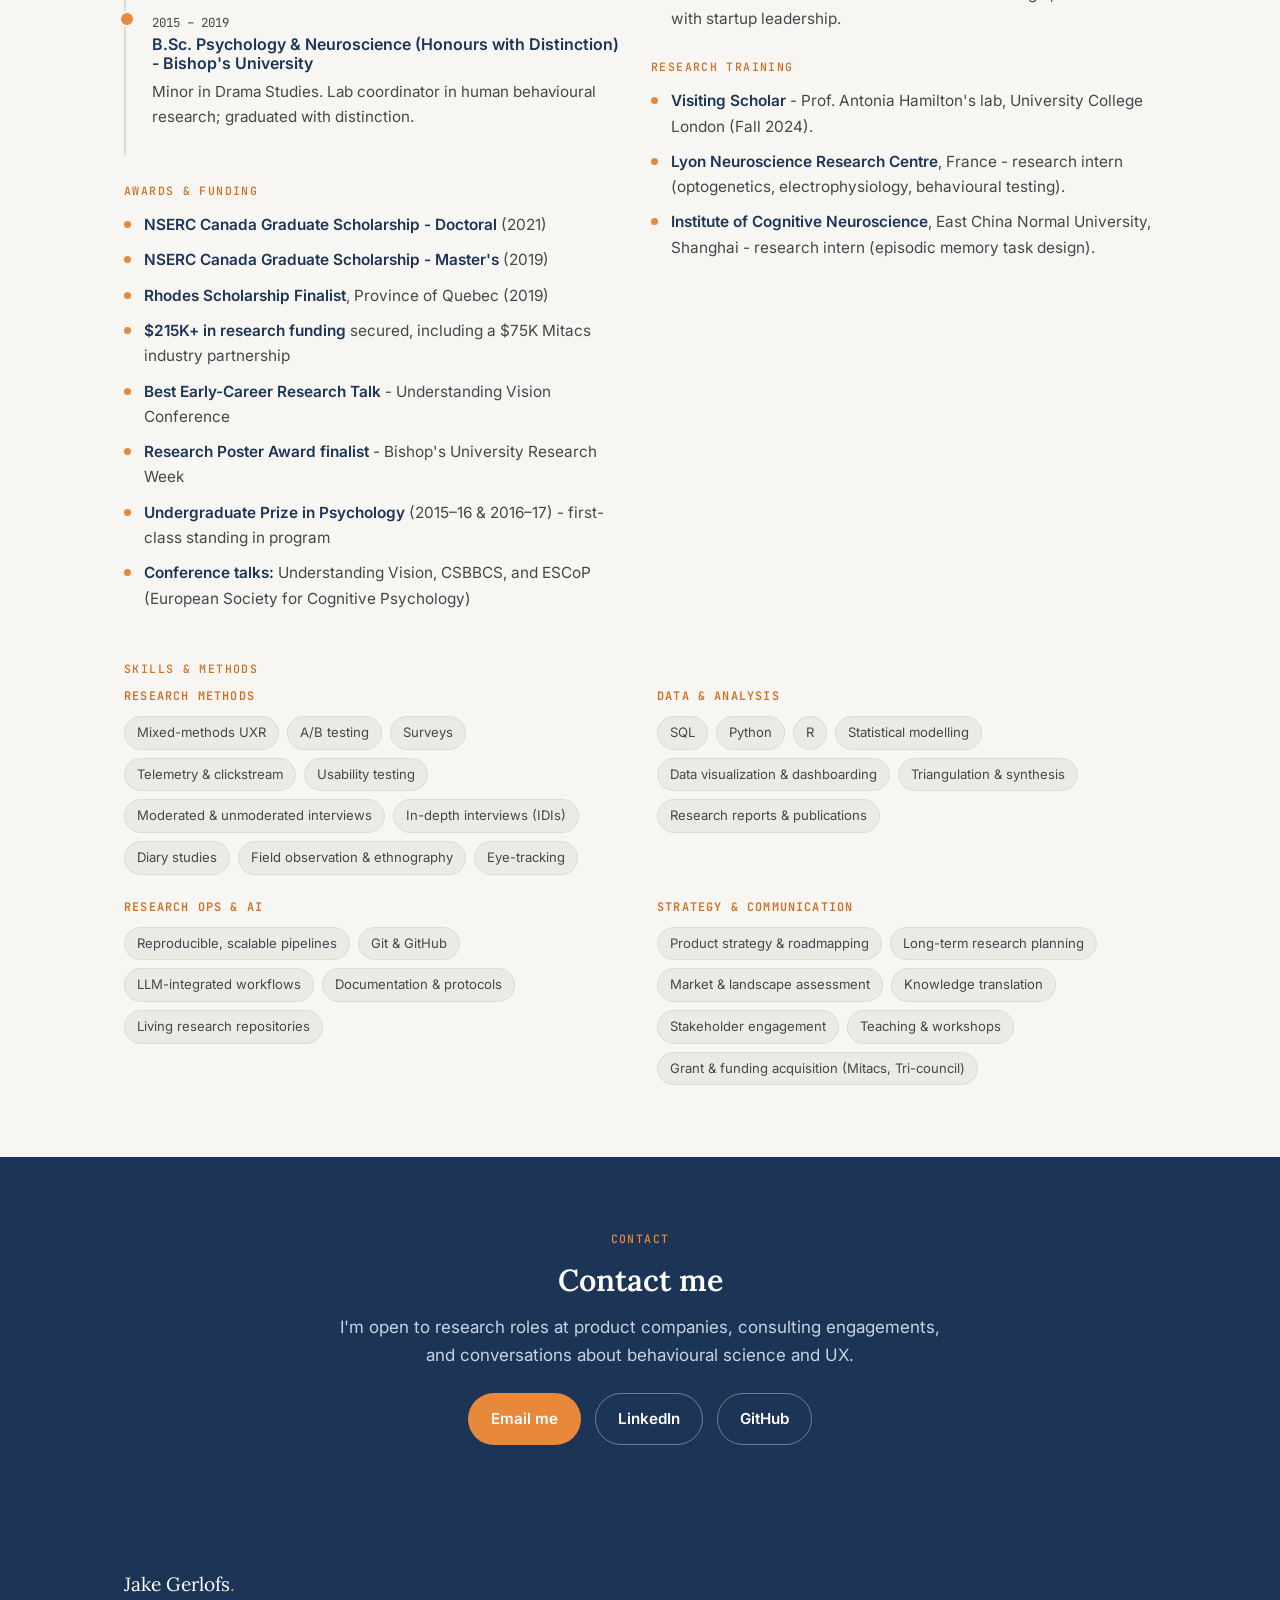
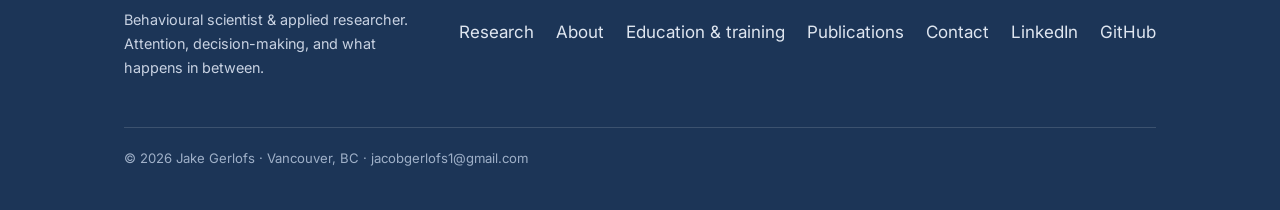
==== commit a819a8e5: "updates to CI story, added about me image" ====
--- a/index.html
+++ b/index.html
@@ -167,7 +167,8 @@
 
 <!-- ============ ABOUT ============ -->
 <section class="section bg-surface" id="about">
-  <div class="wrap read">
+  <div class="wrap about-grid">
+    <div class="about-copy">
     <p class="eyebrow">About</p>
     <h2 style="margin-bottom:18px;">I’m a behavioural scientist and applied researcher - mostly asking why people do what they do.</h2>
     <p>I came to UX research through a question about why people look at what they look at. I started my PhD at UBC's Brain, Attention &amp; Reality Lab in 2019 studying social attention - how attention and cognition are shaped by and for social interactions. That question turned out to be a product question in disguise: the same mechanism shapes how users navigate interfaces where their activity is visible, collaborative, or judged.</p>
@@ -175,6 +176,11 @@
     <p>Halfway through, I took a research role at CheckingIn, a B2B health-tech startup - the only researcher, embedded with leadership. Working in an applied product context meant scoping ambiguous questions where what we were building was new; I refined the research direction as we learned, and the work ultimately pivoted the product roadmap.</p>
     <p>I'm always open to collaborating on good research problems, whether they sit inside a product or outside one, and to mentorship in both directions - I've learned as much from the people I've trained as from the people who trained me.</p>
     <p style="color:var(--ink-soft);">Outside research: Bishop's University Alumni Chapter Leader for Vancouver, avid skier and hiker, hockey fan, student of karate, freelance photographer, travel enthusiast, coffee nerd, salsa dancer, and urban-planning enthusiast.</p>
+    </div>
+    <div class="about-photos" aria-hidden="false">
+      <img class="about-photo about-photo--a" src="about-patagonia.jpg" alt="Jake crouching with a camera on a lakeshore in Patagonia, snow-capped mountains behind." loading="lazy" width="620" height="620">
+      <img class="about-photo about-photo--b" src="about-diving.jpg" alt="Jake scuba diving in the Philippines, alongside a green sea turtle feeding on the seabed." loading="lazy" width="620" height="620">
+    </div>
   </div>
 </section>
 
--- a/styles.css
+++ b/styles.css
@@ -112,6 +112,23 @@
 .skills-2 { display: grid; grid-template-columns: repeat(2, 1fr); gap: 26px 34px; }
 @media (max-width: 860px) { .skills-2 { grid-template-columns: 1fr; } .hero-photo { width: 240px; } }
 
+/* ---------- About: text + photo collage ---------- */
+.about-grid { display: grid; grid-template-columns: minmax(0, 1fr) auto; gap: 44px; align-items: start; }
+.about-copy { max-width: var(--read); }
+.about-photos { position: relative; padding-top: 34px; display: flex; flex-direction: column; align-items: flex-start; }
+.about-photo {
+  width: 208px; height: 208px; object-fit: cover; display: block;
+  border: 6px solid #fff; border-radius: 10px;
+  box-shadow: 0 2px 4px rgba(28,53,87,.08), 0 18px 40px -16px rgba(28,53,87,.34);
+}
+.about-photo--a { transform: rotate(-4deg); }
+.about-photo--b { transform: rotate(3.5deg); margin-top: -52px; margin-left: 96px; position: relative; z-index: 2; }
+@media (max-width: 980px) {
+  .about-grid { grid-template-columns: 1fr; gap: 8px; }
+  .about-photos { padding-top: 6px; padding-bottom: 26px; align-items: center; }
+  .about-photo--b { margin-left: 84px; }
+}
+
 /* ---------- Stats bar ---------- */
 .stats { display: grid; grid-template-columns: repeat(4, 1fr); gap: 20px; }
 .stat { text-align: center; padding: 8px; }
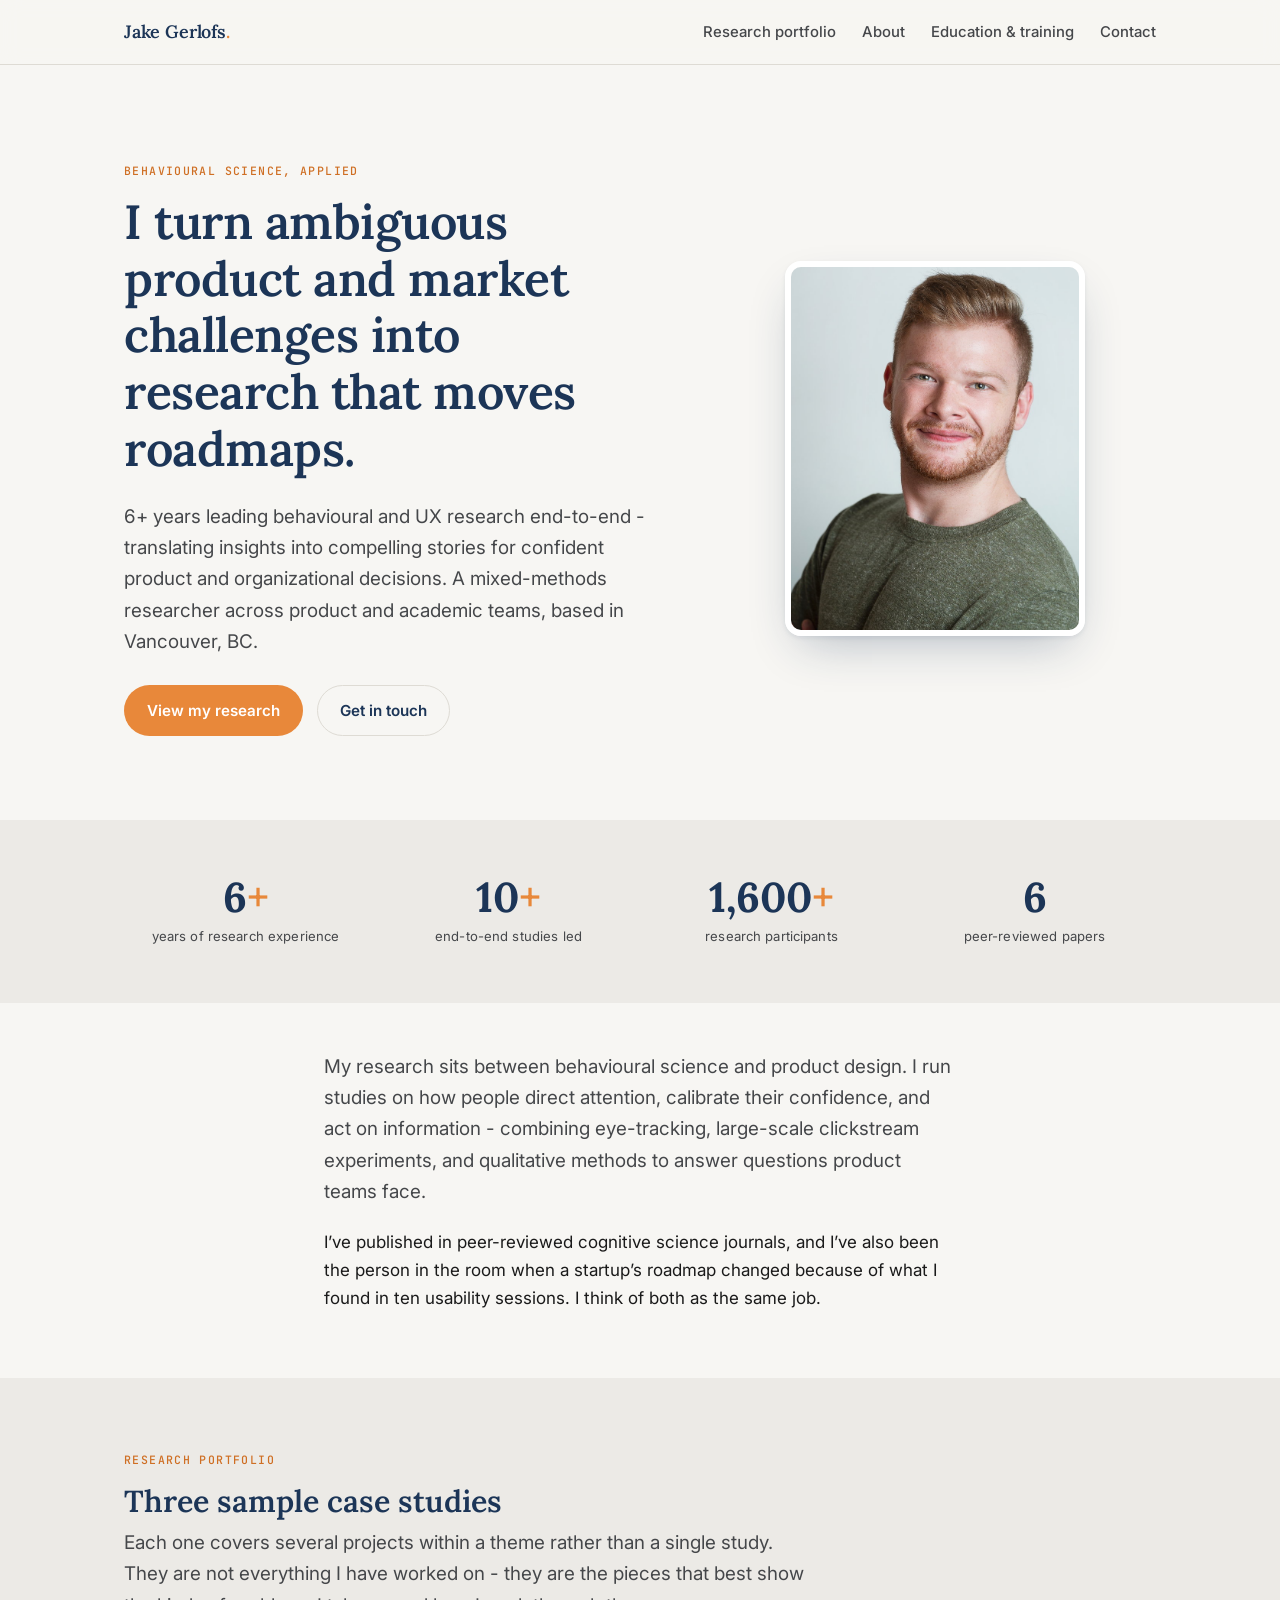
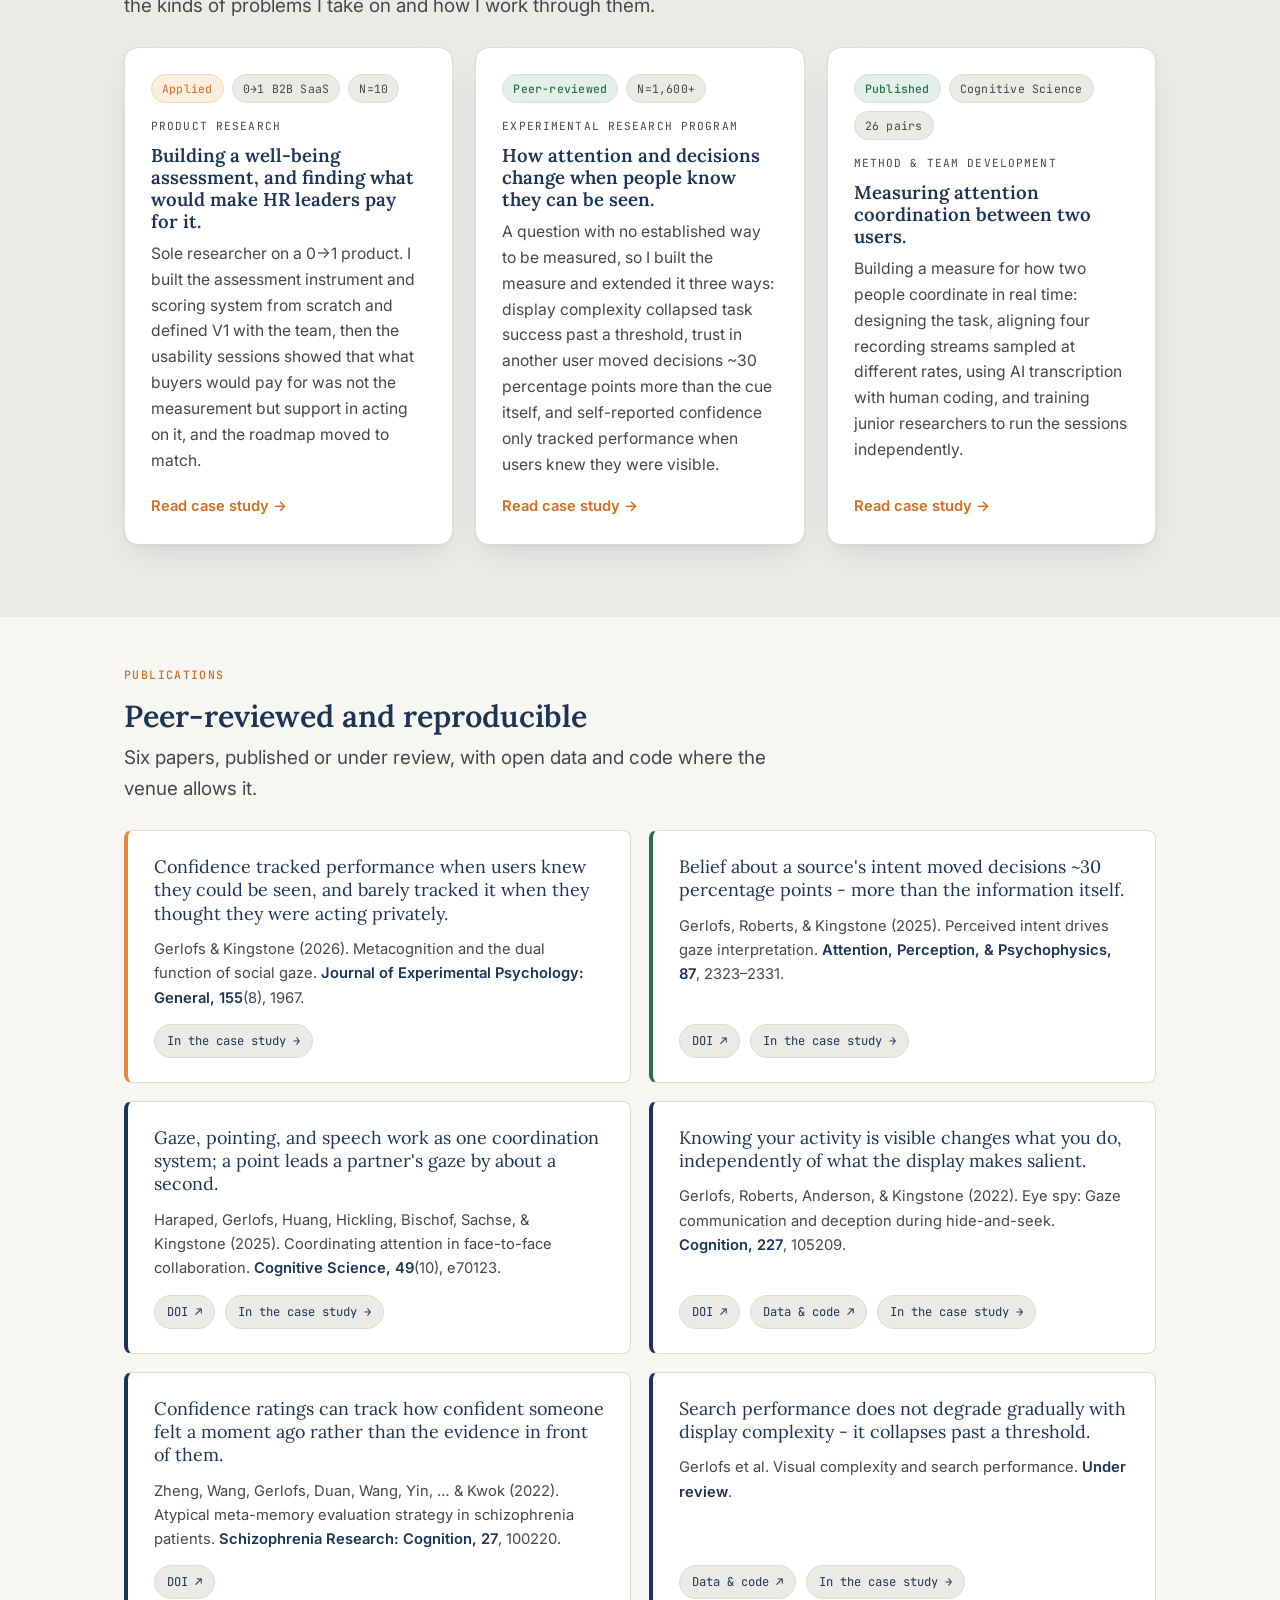
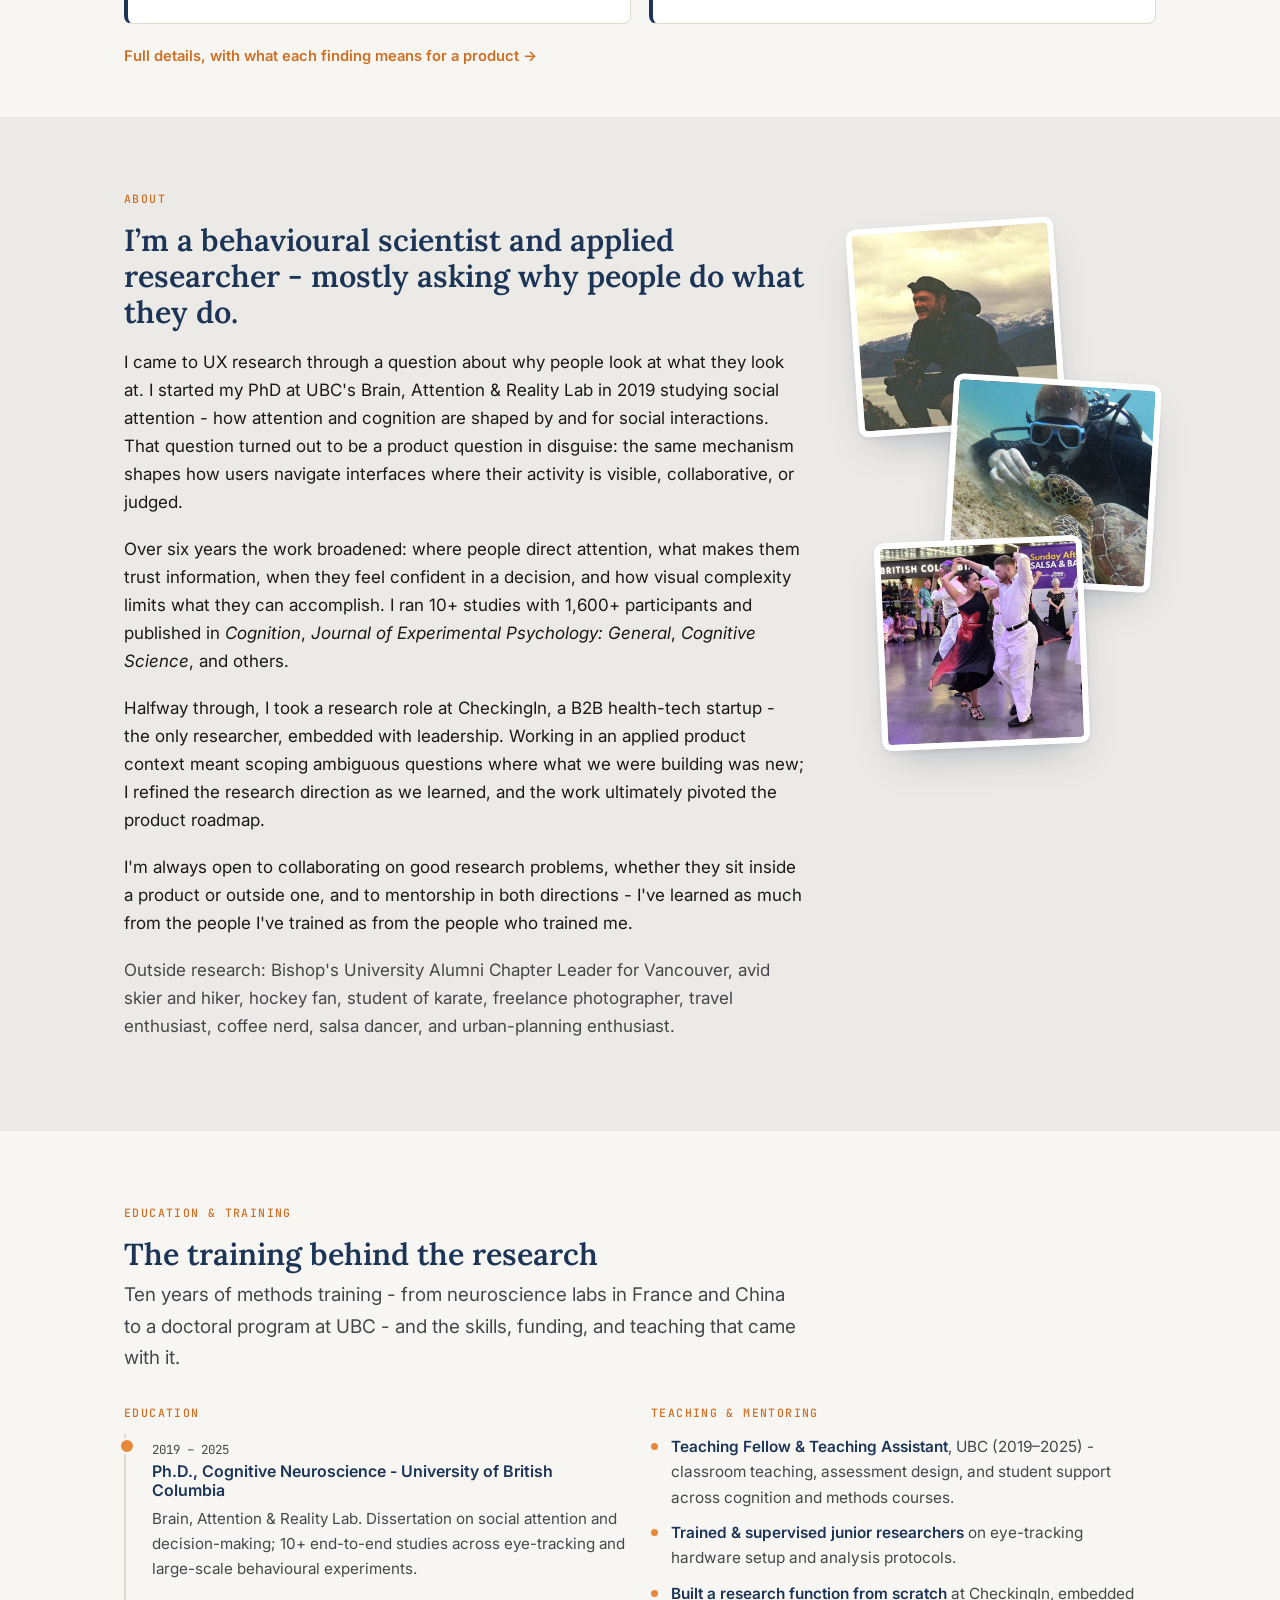
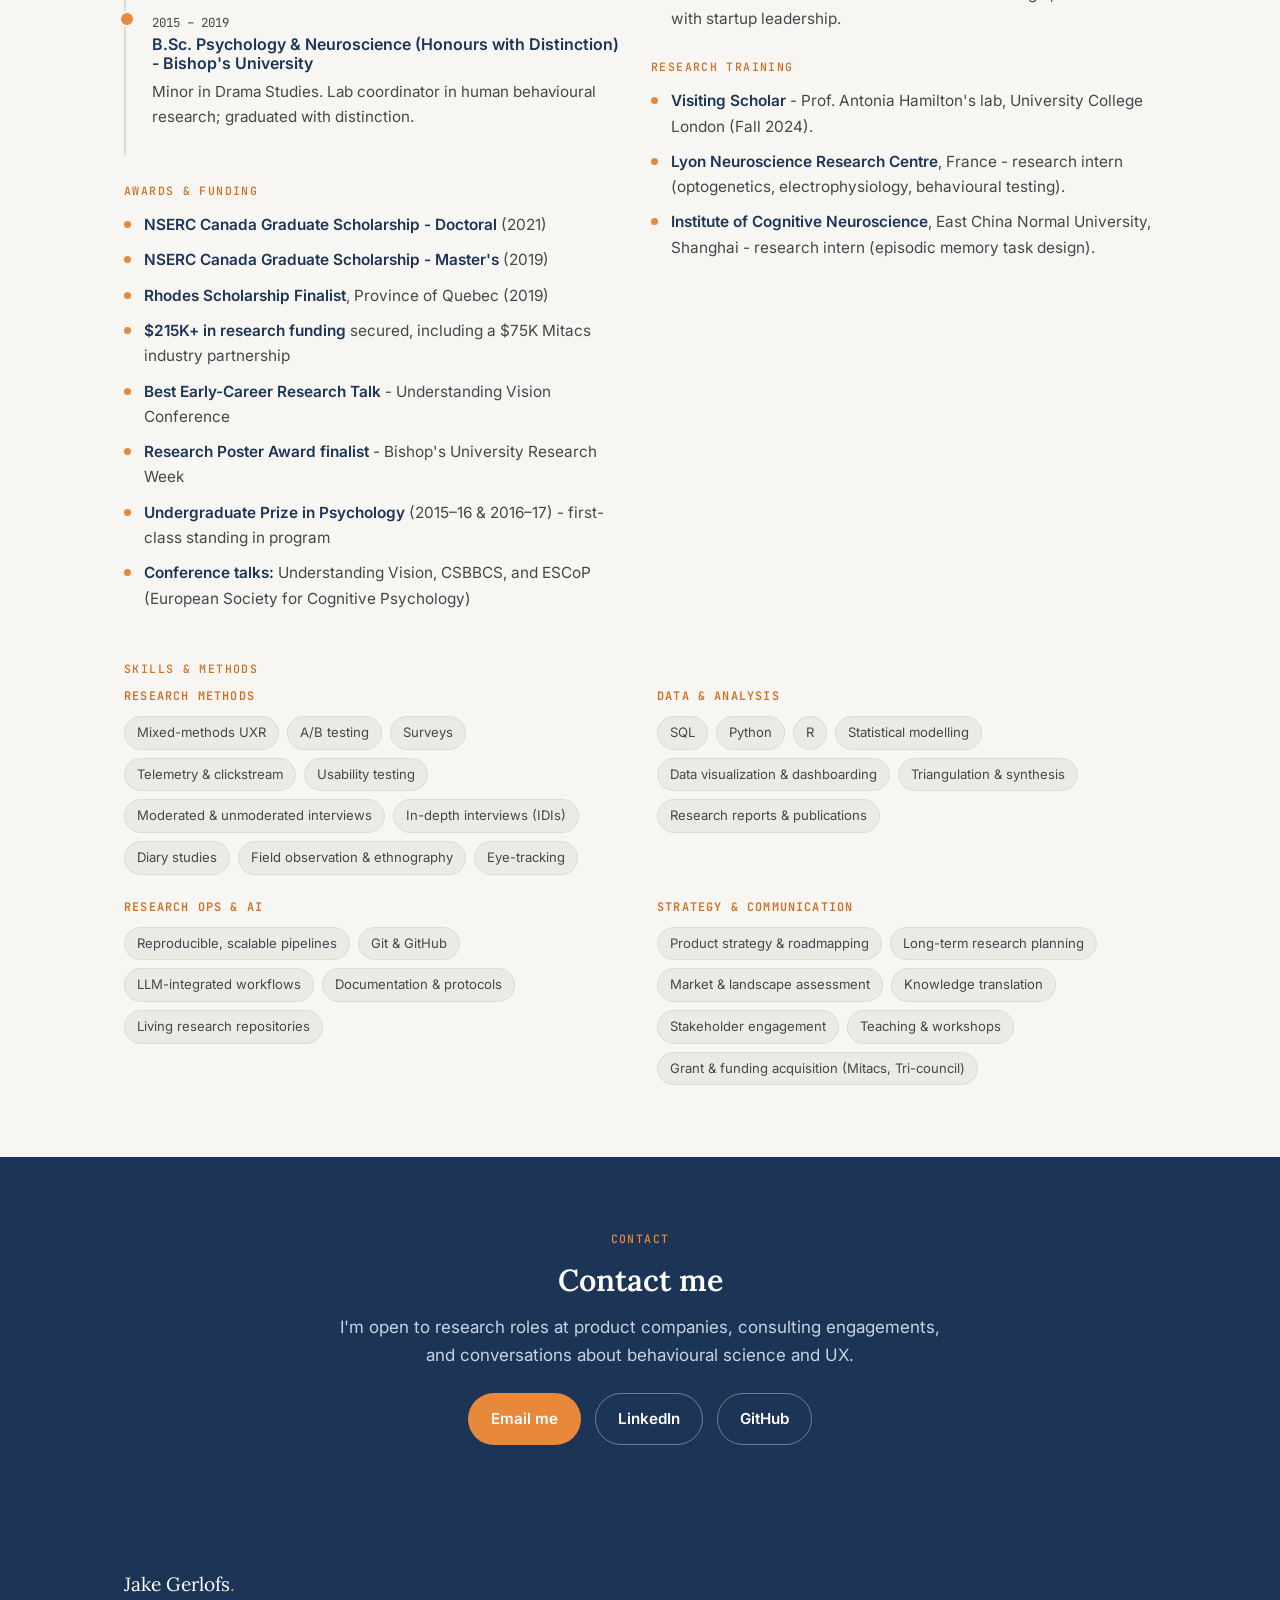
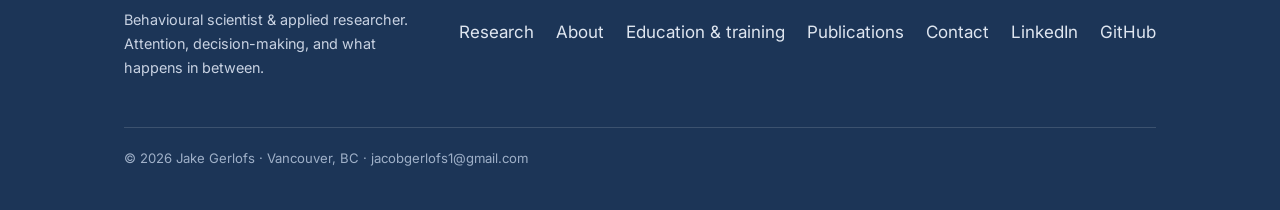
==== commit 5a6a4e94: "portfolio polishes" ====
--- a/index.html
+++ b/index.html
@@ -180,6 +180,7 @@
     <div class="about-photos" aria-hidden="false">
       <img class="about-photo about-photo--a" src="about-patagonia.jpg" alt="Jake crouching with a camera on a lakeshore in Patagonia, snow-capped mountains behind." loading="lazy" width="620" height="620">
       <img class="about-photo about-photo--b" src="about-diving.jpg" alt="Jake scuba diving in the Philippines, alongside a green sea turtle feeding on the seabed." loading="lazy" width="620" height="620">
+      <img class="about-photo about-photo--c" src="about-salsa.jpg" alt="Jake mid-turn with his partner during a salsa performance at a Sunday afternoon social in Vancouver." loading="lazy" width="620" height="620">
     </div>
   </div>
 </section>
--- a/styles.css
+++ b/styles.css
@@ -123,10 +123,12 @@
 }
 .about-photo--a { transform: rotate(-4deg); }
 .about-photo--b { transform: rotate(3.5deg); margin-top: -52px; margin-left: 96px; position: relative; z-index: 2; }
+.about-photo--c { transform: rotate(-2.5deg); margin-top: -48px; margin-left: 26px; position: relative; z-index: 3; }
 @media (max-width: 980px) {
   .about-grid { grid-template-columns: 1fr; gap: 8px; }
   .about-photos { padding-top: 6px; padding-bottom: 26px; align-items: center; }
   .about-photo--b { margin-left: 84px; }
+  .about-photo--c { margin-left: 0; }
 }
 
 /* ---------- Stats bar ---------- */
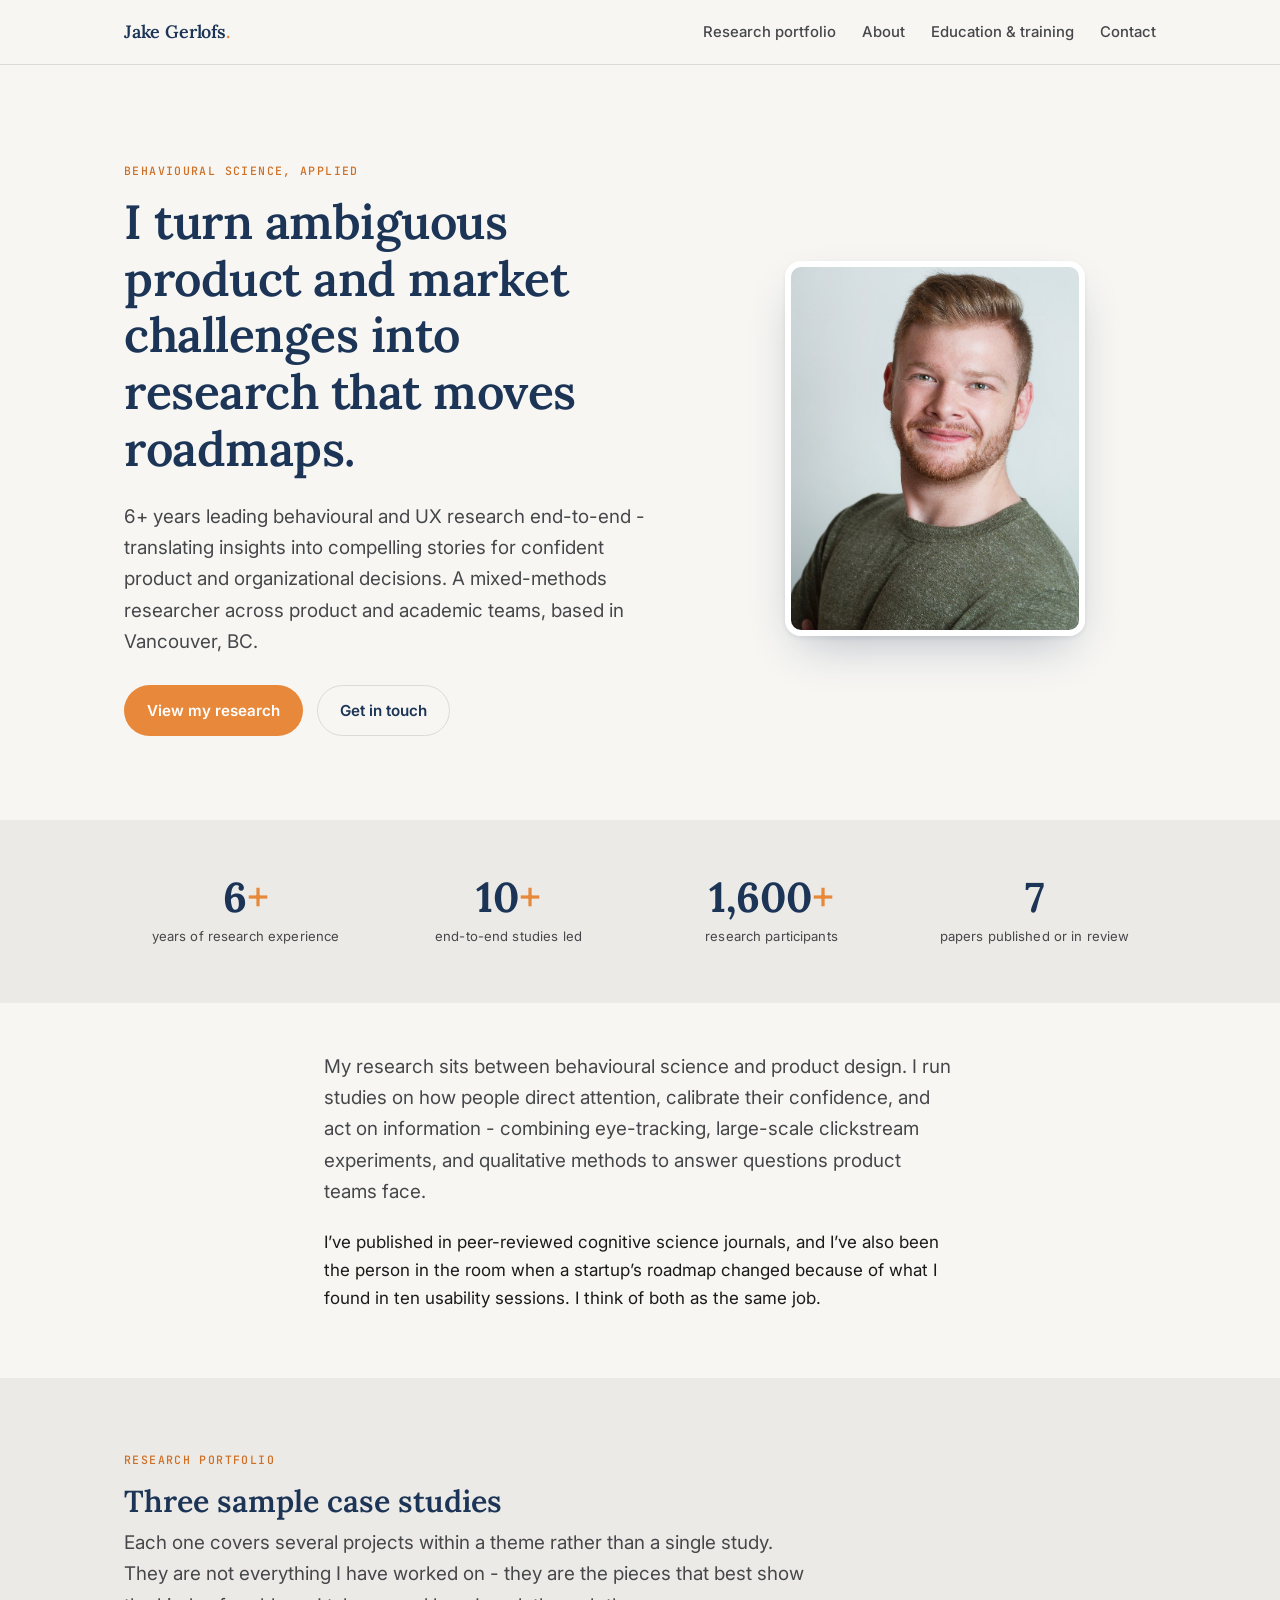
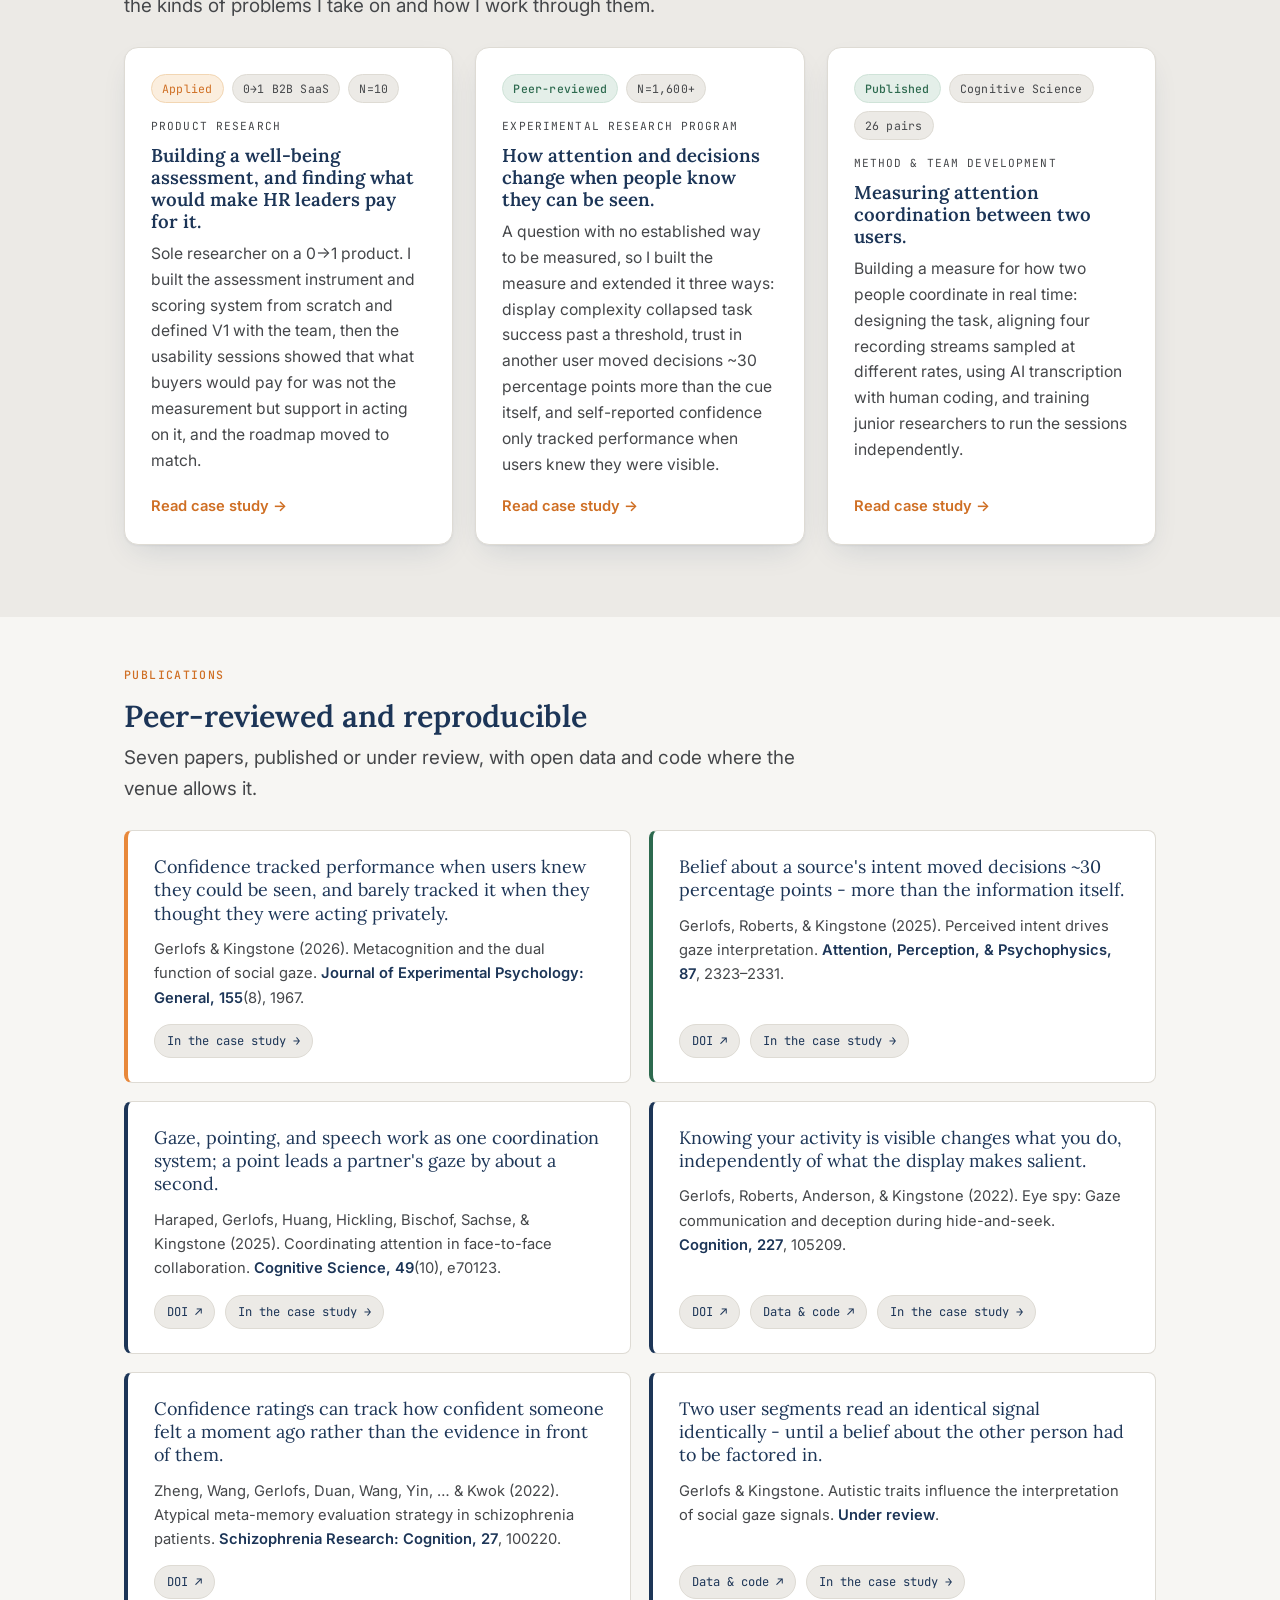
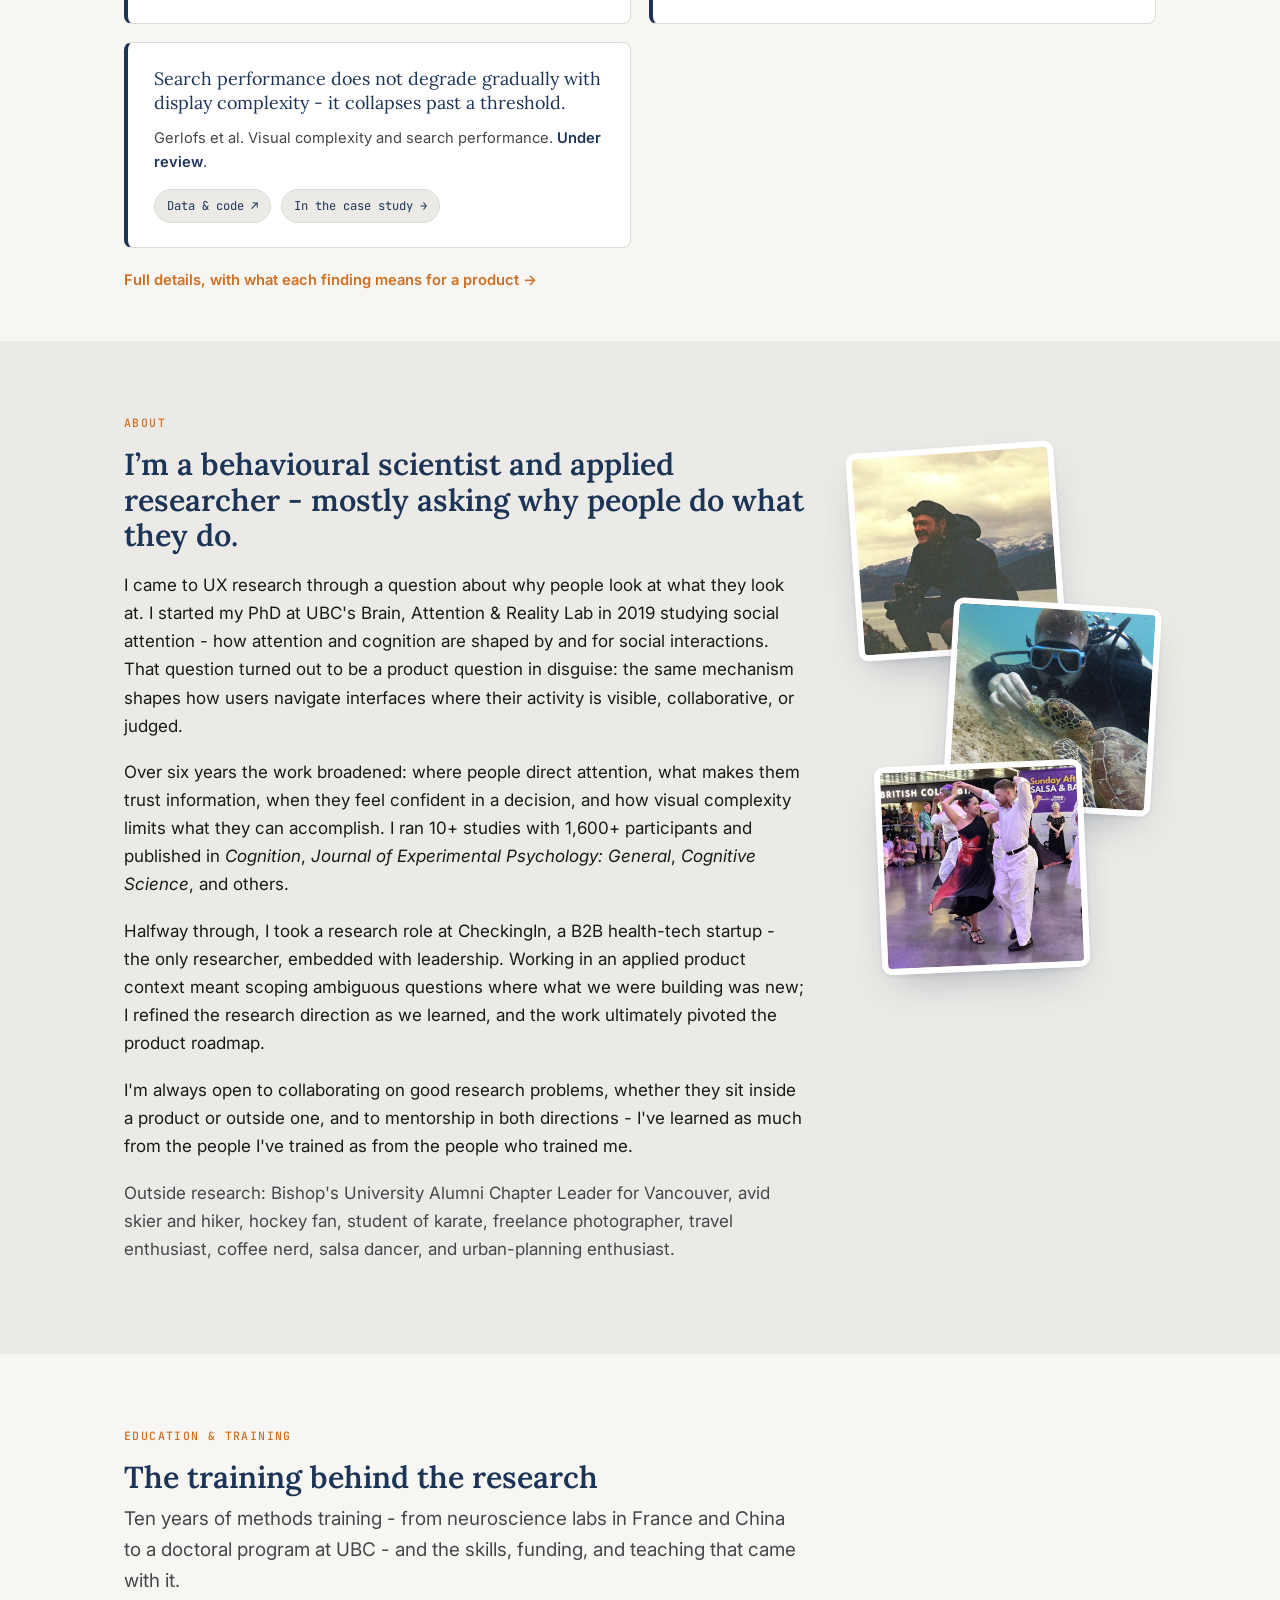
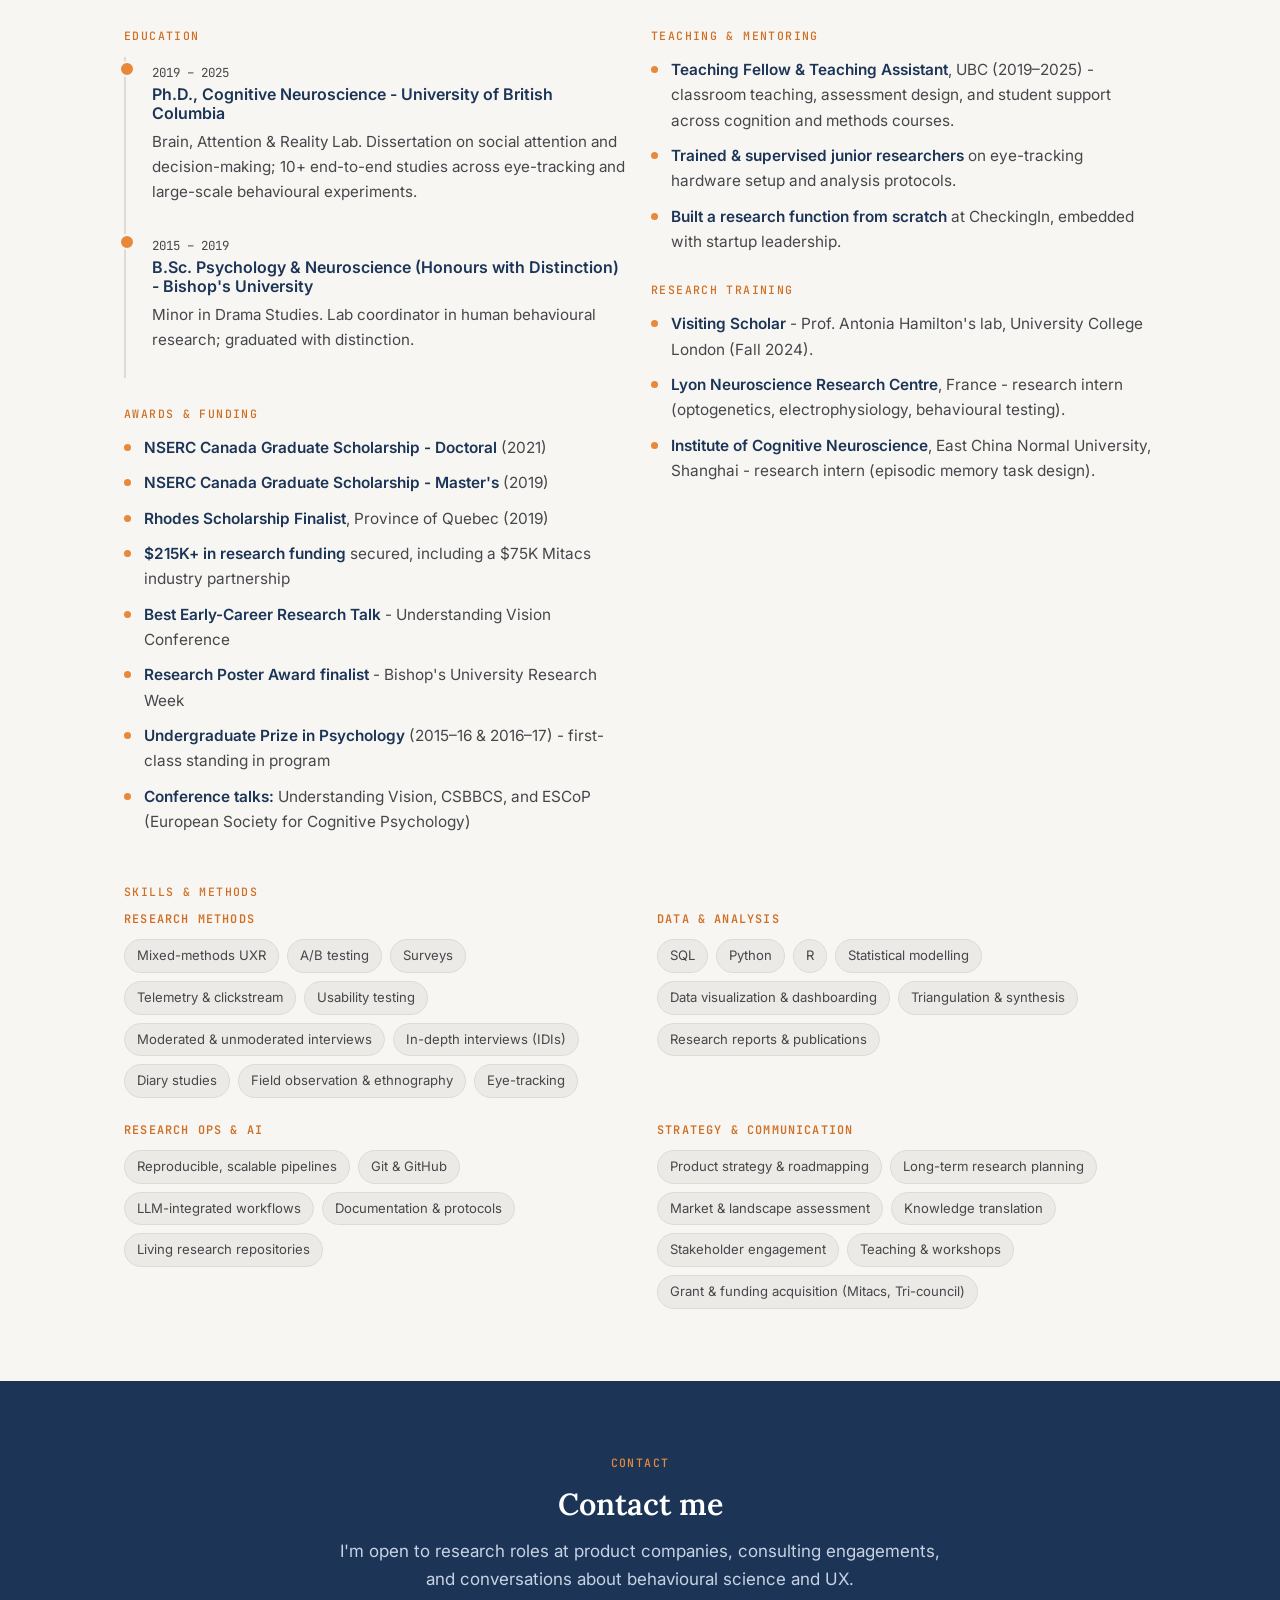
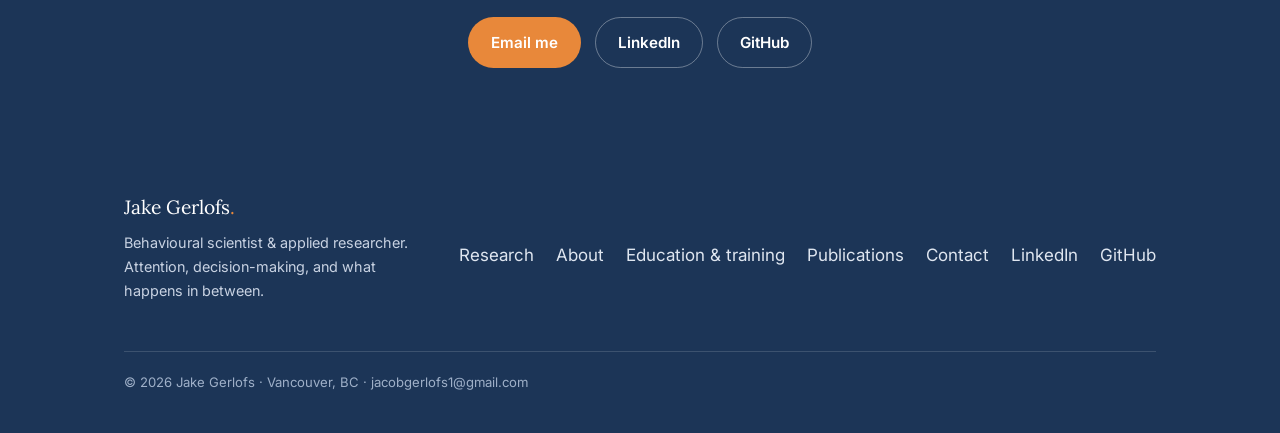
==== commit a2527a84: "Add files via upload" ====
--- a/index.html
+++ b/index.html
@@ -49,7 +49,7 @@
     <div class="stat"><div class="stat__num">6<em>+</em></div><div class="stat__label">years of research experience</div></div>
     <div class="stat"><div class="stat__num">10<em>+</em></div><div class="stat__label">end-to-end studies led</div></div>
     <div class="stat"><div class="stat__num">1,600<em>+</em></div><div class="stat__label">research participants</div></div>
-    <div class="stat"><div class="stat__num">6</div><div class="stat__label">peer-reviewed papers</div></div>
+    <div class="stat"><div class="stat__num">7</div><div class="stat__label">papers published or in review</div></div>
   </div>
 </section>
 
@@ -103,7 +103,7 @@
     <div class="read" style="margin-bottom:26px;">
       <p class="eyebrow">Publications</p>
       <h2 style="margin-bottom:8px;">Peer-reviewed and reproducible</h2>
-      <p class="lead">Six papers, published or under review, with open data and code where the venue allows it.</p>
+      <p class="lead">Seven papers, published or under review, with open data and code where the venue allows it.</p>
     </div>
     <div class="pub-grid">
 
@@ -148,6 +148,15 @@
         <p class="pub__cite">Zheng, Wang, Gerlofs, Duan, Wang, Yin, … &amp; Kwok (2022). Atypical meta-memory evaluation strategy in schizophrenia patients. <em>Schizophrenia Research: Cognition, 27</em>, 100220.</p>
         <div class="pub__links">
           <a class="chip" href="https://doi.org/10.1016/j.scog.2021.100220">DOI ↗</a>
+        </div>
+      </div>
+
+      <div class="pub">
+        <p class="pub__finding">Two user segments read an identical signal identically - until a belief about the other person had to be factored in.</p>
+        <p class="pub__cite">Gerlofs &amp; Kingstone. Autistic traits influence the interpretation of social gaze signals. <em>Under review</em>.</p>
+        <div class="pub__links">
+          <a class="chip" href="https://doi.org/10.17605/OSF.IO/JHCPZ">Data &amp; code ↗</a>
+          <a class="chip" href="study-ubc-program.html">In the case study →</a>
         </div>
       </div>
 
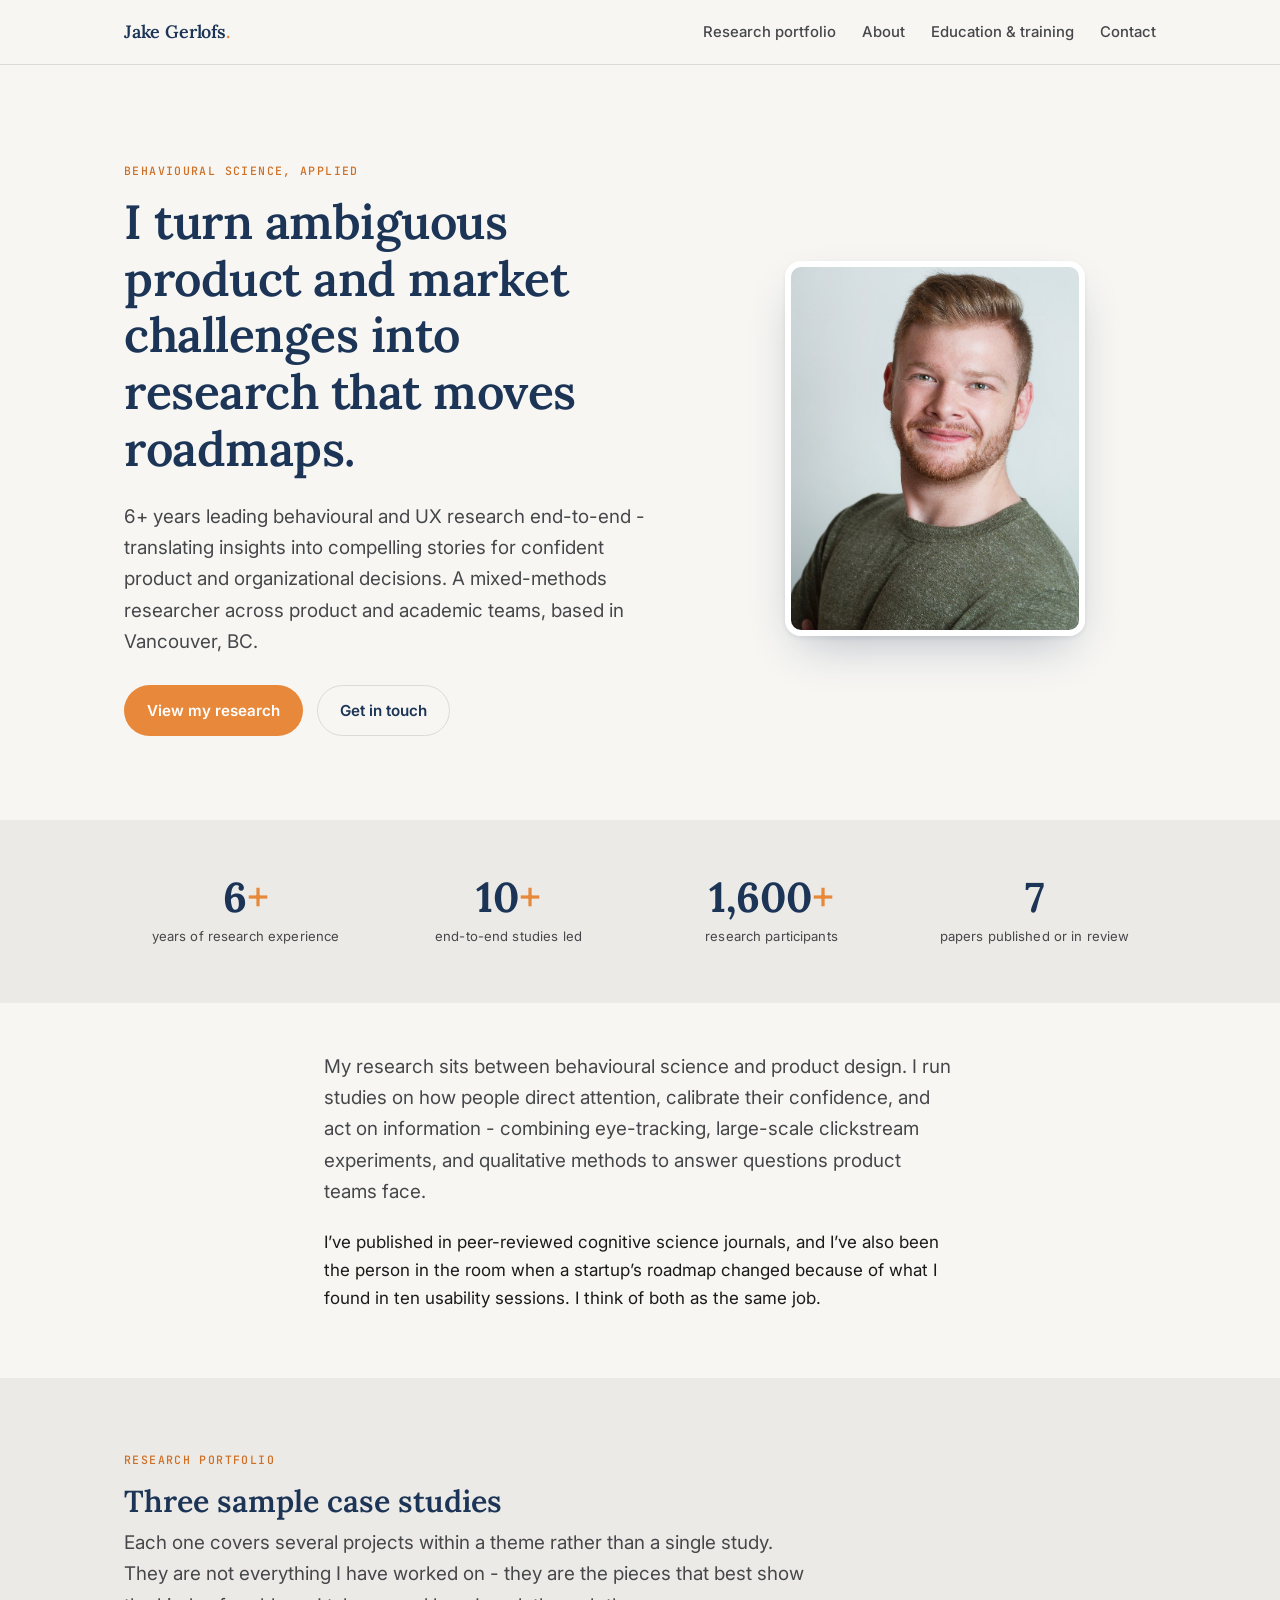
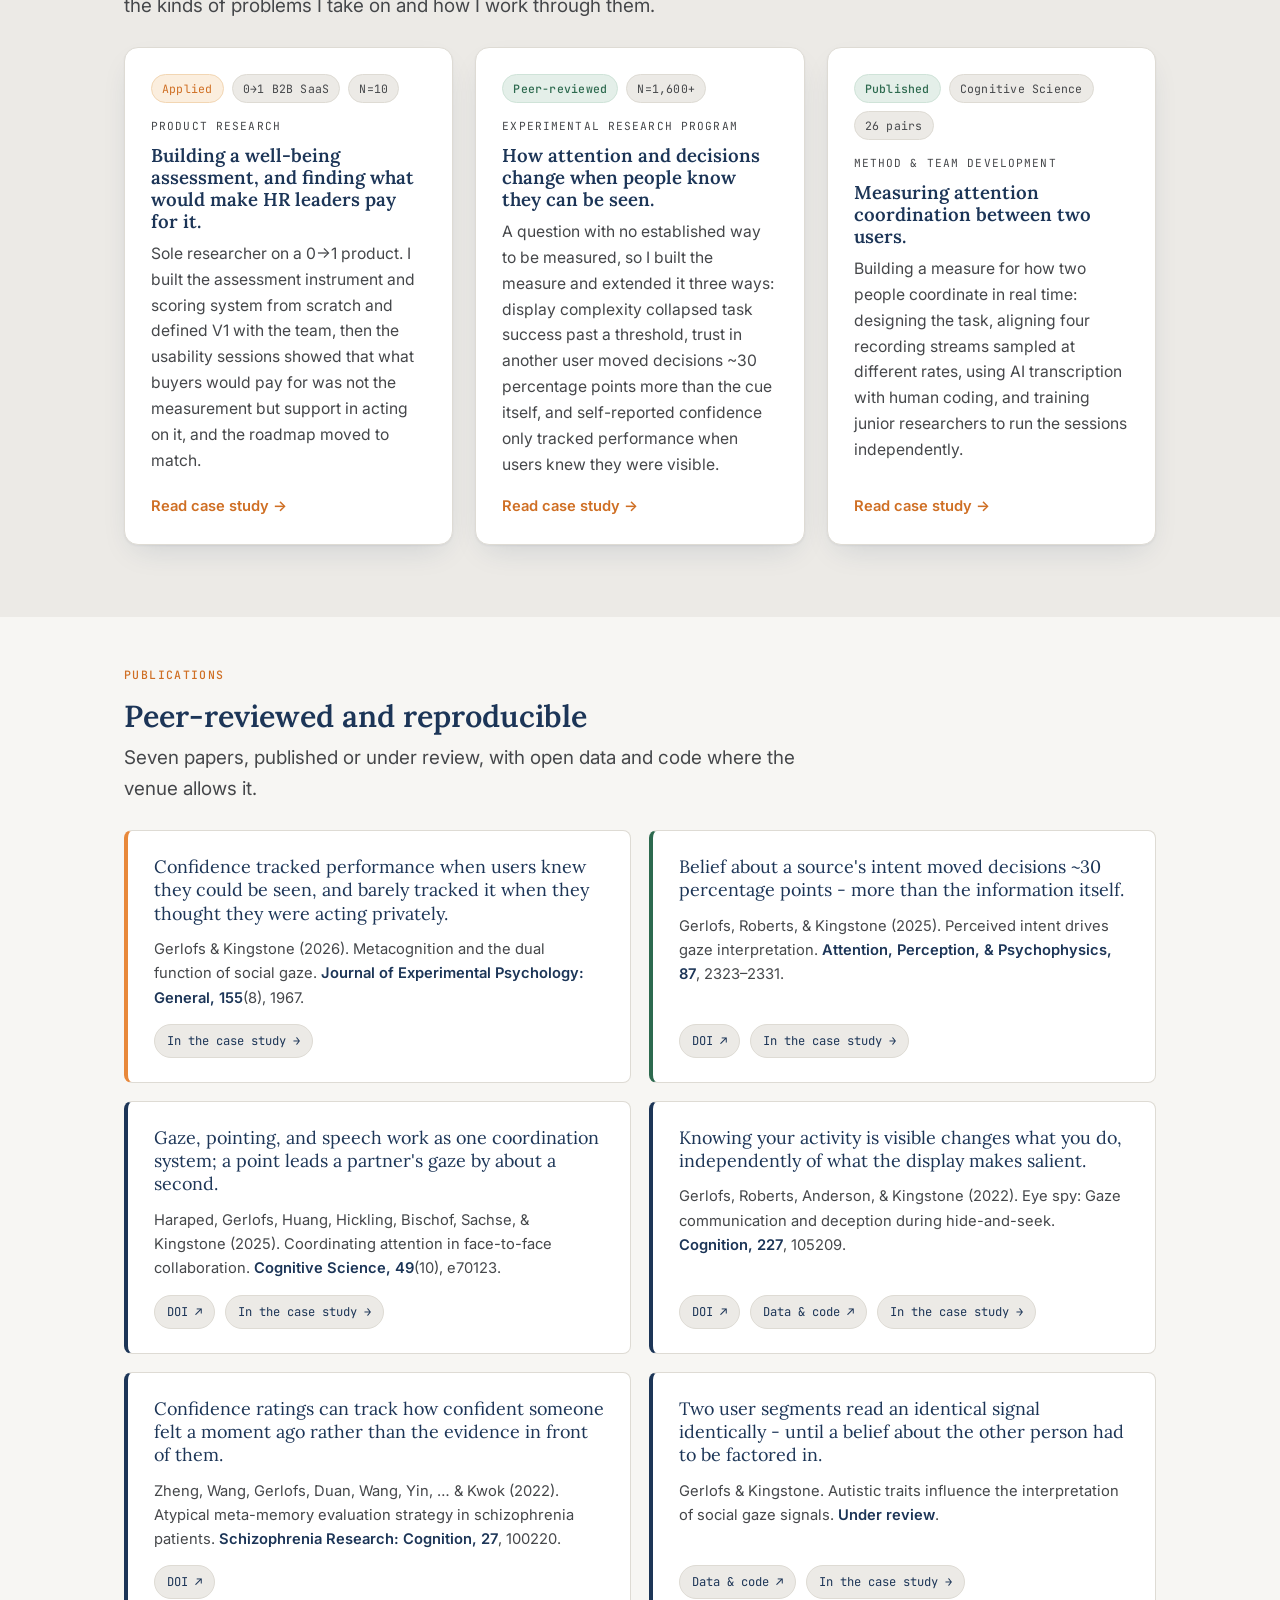
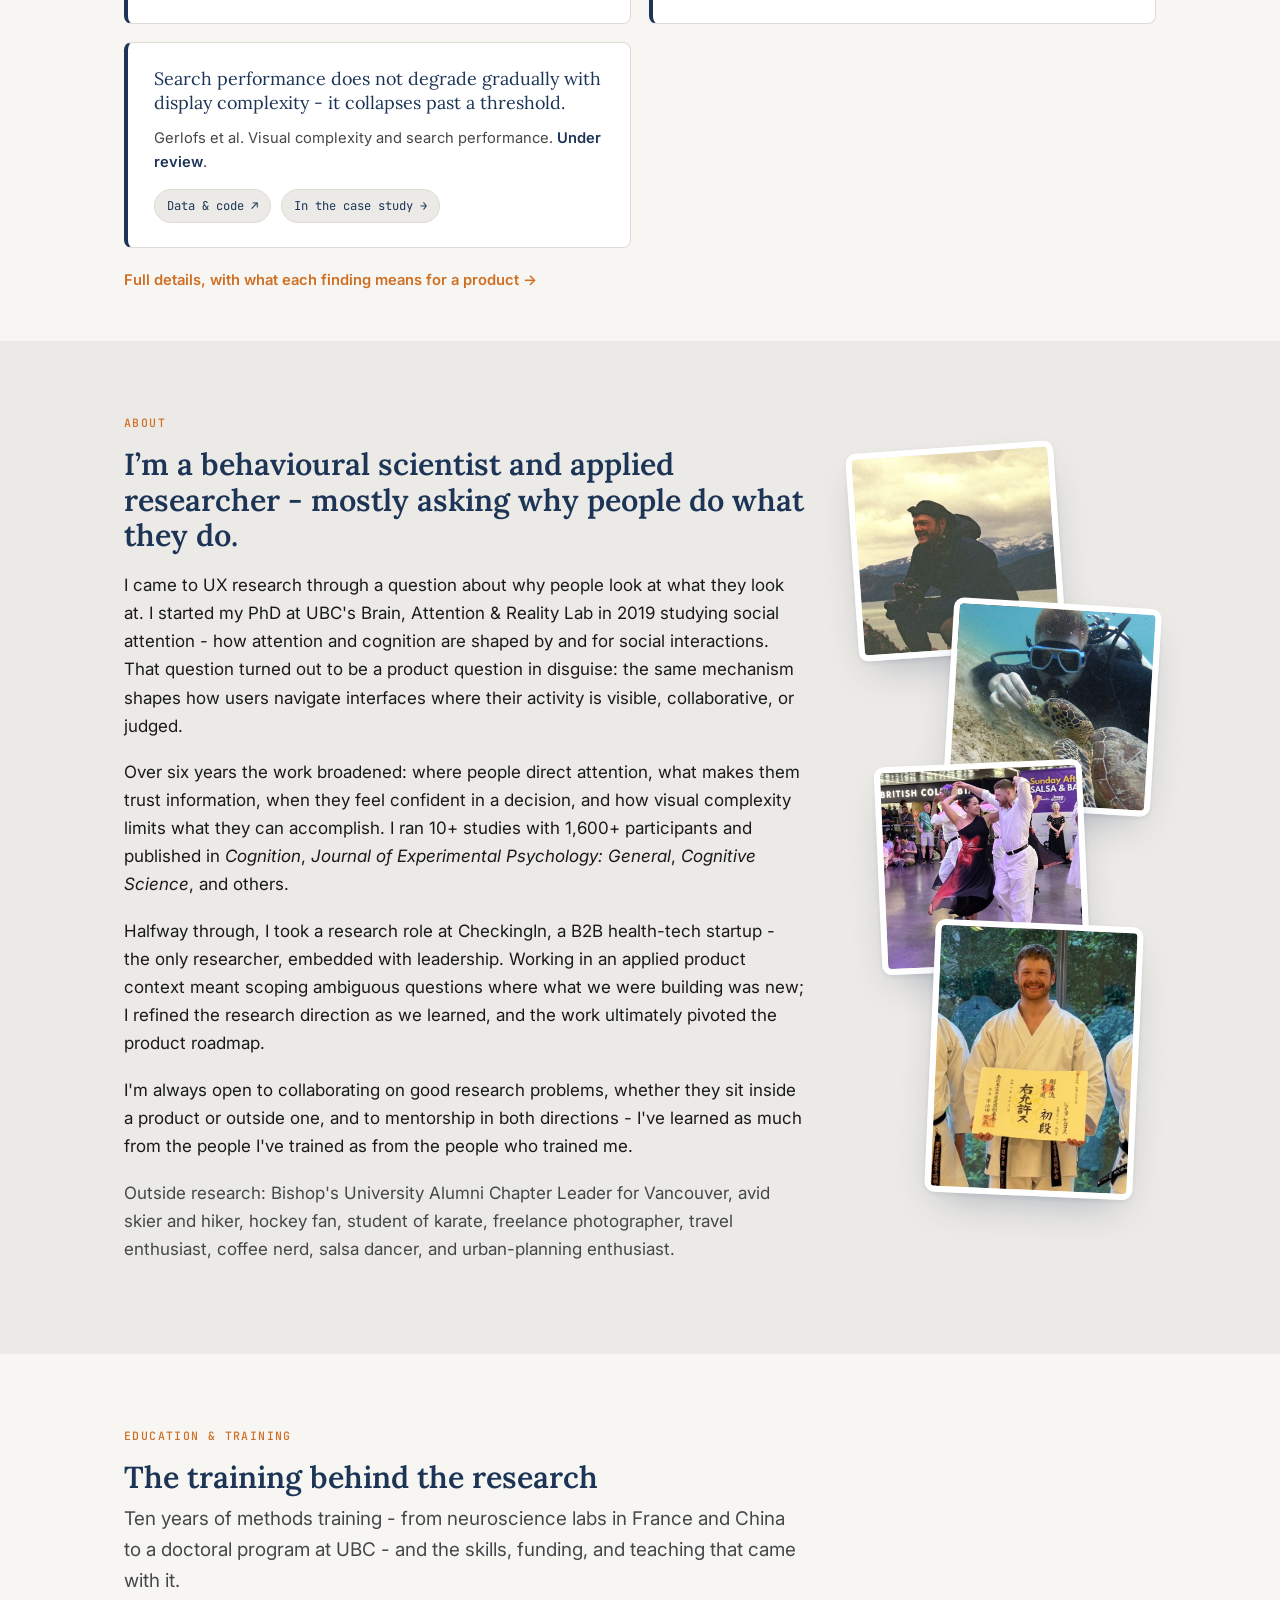
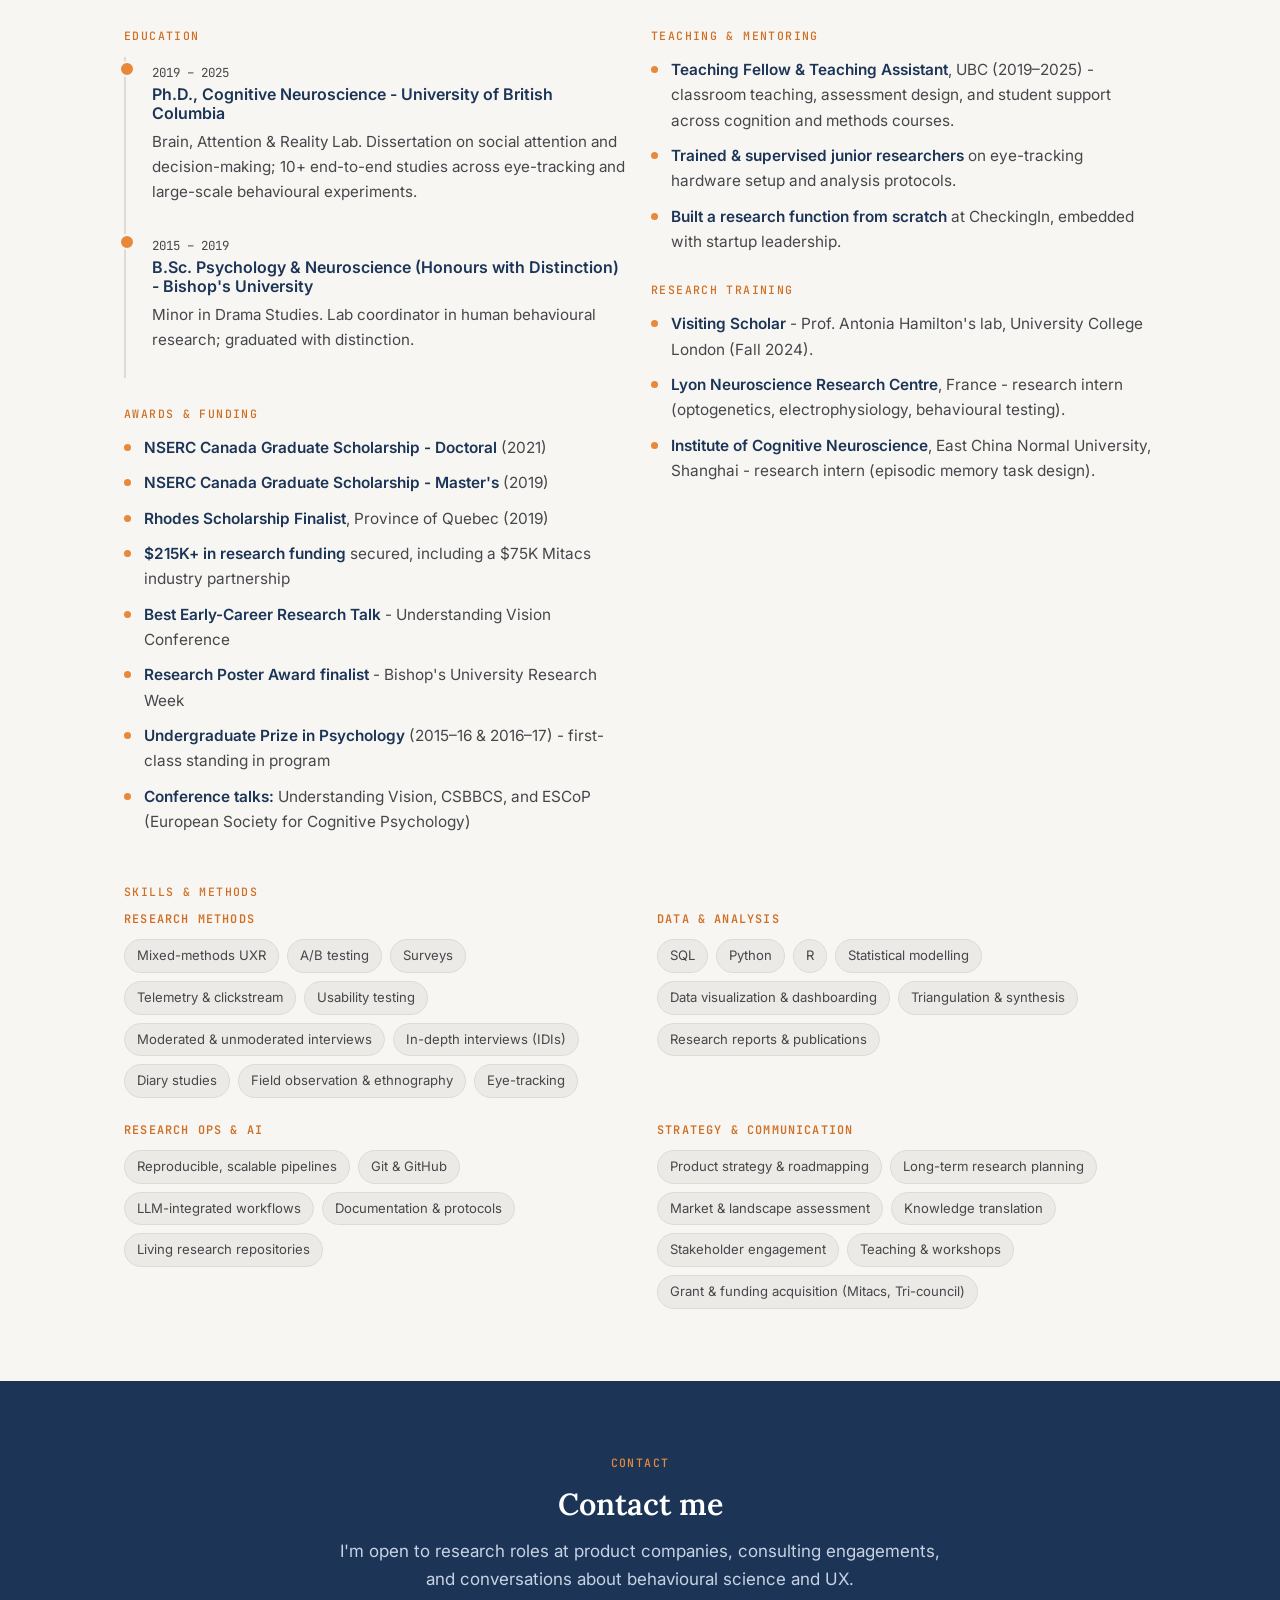
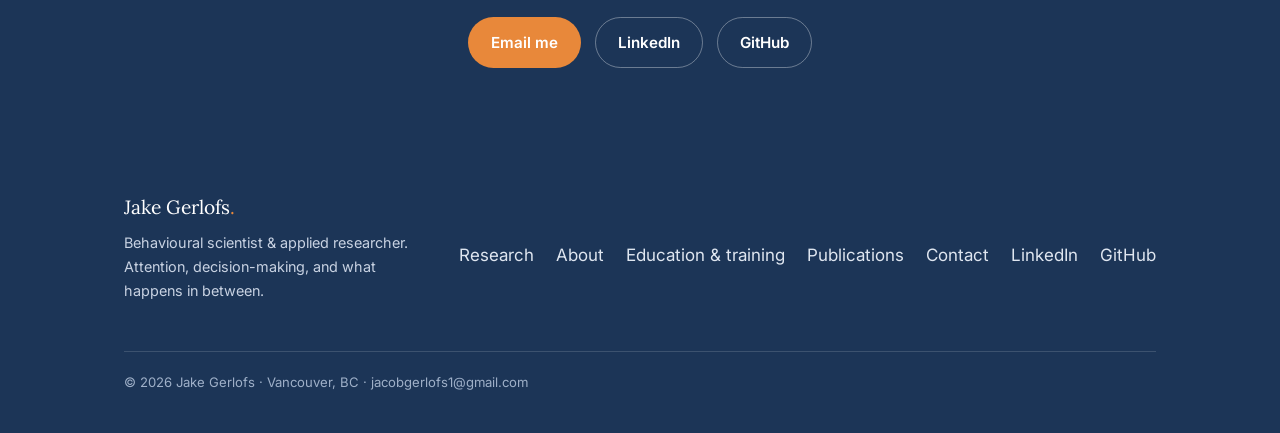
==== commit 2abda5e8: "photo collage add" ====
--- a/index.html
+++ b/index.html
@@ -190,6 +190,7 @@
       <img class="about-photo about-photo--a" src="about-patagonia.jpg" alt="Jake crouching with a camera on a lakeshore in Patagonia, snow-capped mountains behind." loading="lazy" width="620" height="620">
       <img class="about-photo about-photo--b" src="about-diving.jpg" alt="Jake scuba diving in the Philippines, alongside a green sea turtle feeding on the seabed." loading="lazy" width="620" height="620">
       <img class="about-photo about-photo--c" src="about-salsa.jpg" alt="Jake mid-turn with his partner during a salsa performance at a Sunday afternoon social in Vancouver." loading="lazy" width="620" height="620">
+      <img class="about-photo about-photo--d" src="about-karate.jpg" alt="Jake smiling in his karate gi, holding his shodan (first-degree black belt) certificate." loading="lazy" width="480" height="640">
     </div>
   </div>
 </section>
--- a/styles.css
+++ b/styles.css
@@ -124,11 +124,13 @@
 .about-photo--a { transform: rotate(-4deg); }
 .about-photo--b { transform: rotate(3.5deg); margin-top: -52px; margin-left: 96px; position: relative; z-index: 2; }
 .about-photo--c { transform: rotate(-2.5deg); margin-top: -48px; margin-left: 26px; position: relative; z-index: 3; }
+.about-photo--d { height: 273px; transform: rotate(2.5deg); margin-top: -48px; margin-left: 78px; position: relative; z-index: 4; }
 @media (max-width: 980px) {
   .about-grid { grid-template-columns: 1fr; gap: 8px; }
   .about-photos { padding-top: 6px; padding-bottom: 26px; align-items: center; }
   .about-photo--b { margin-left: 84px; }
   .about-photo--c { margin-left: 0; }
+  .about-photo--d { margin-left: 64px; }
 }
 
 /* ---------- Stats bar ---------- */
